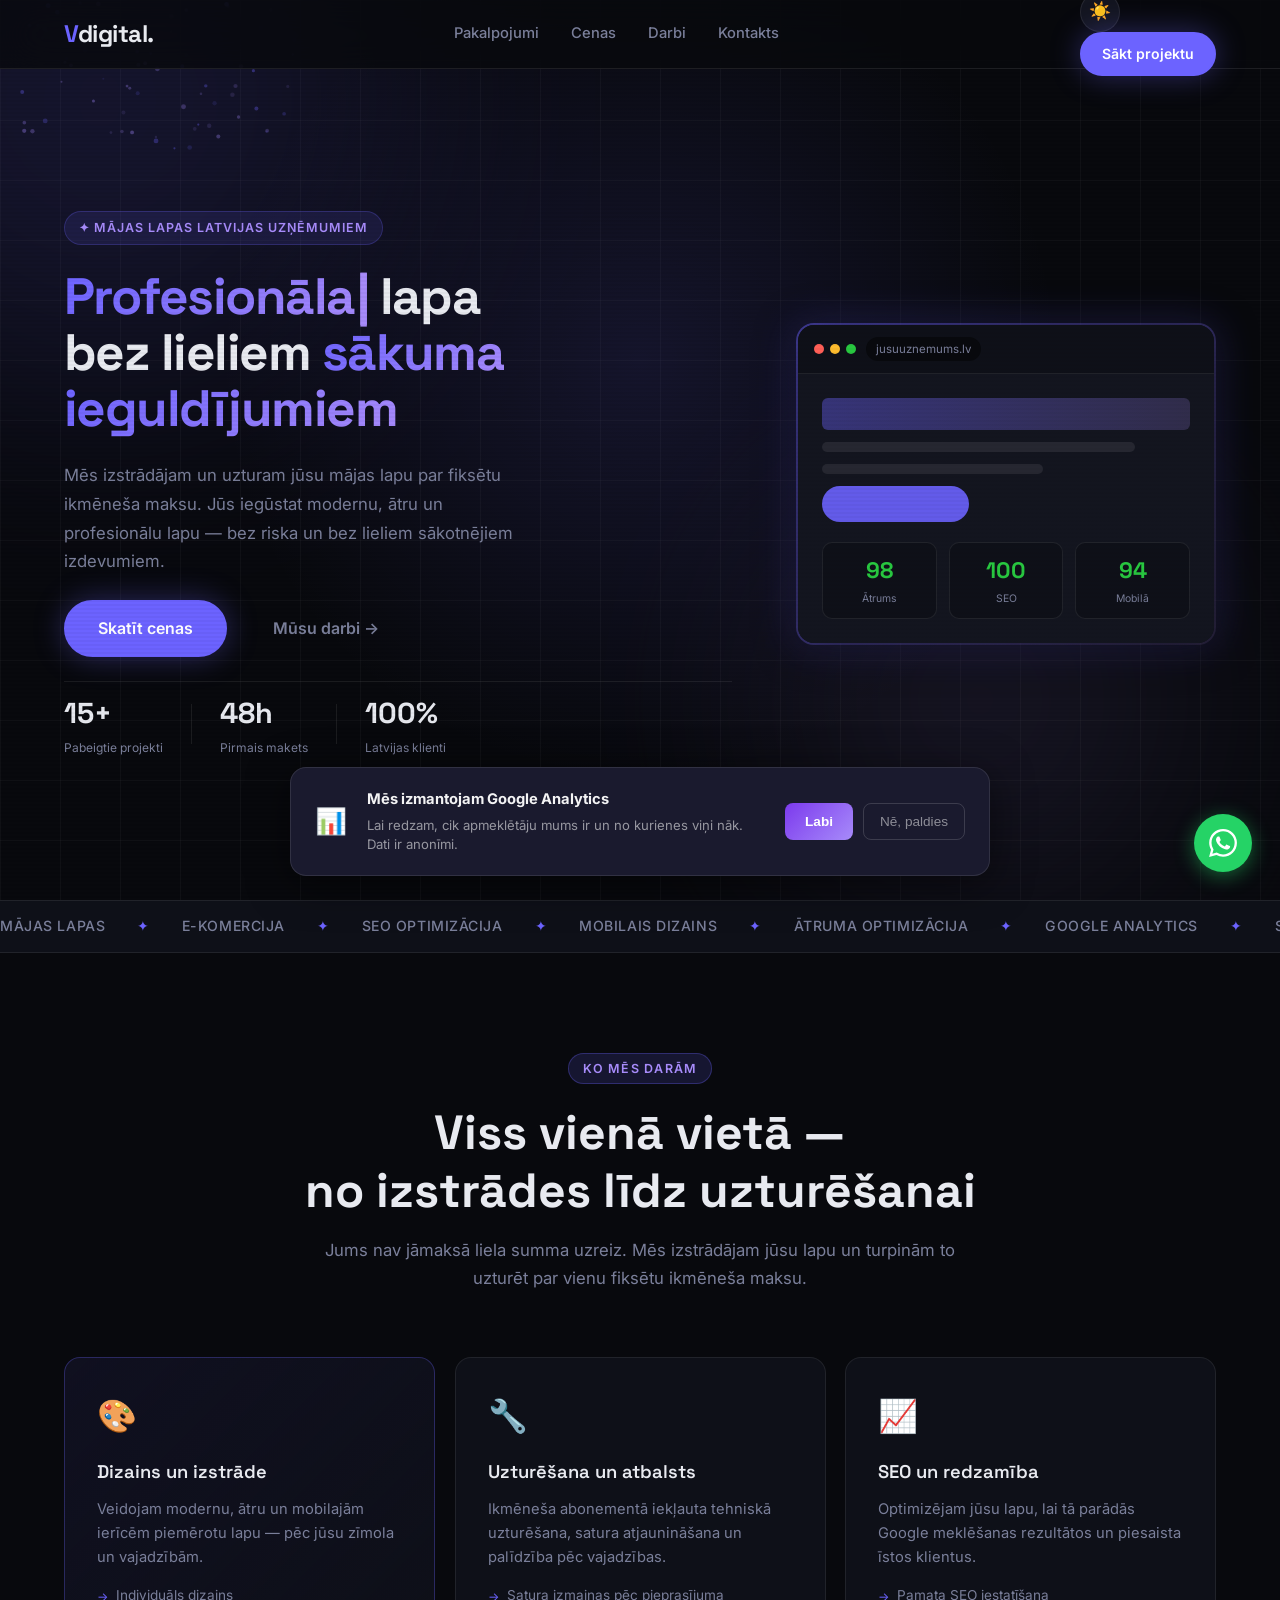
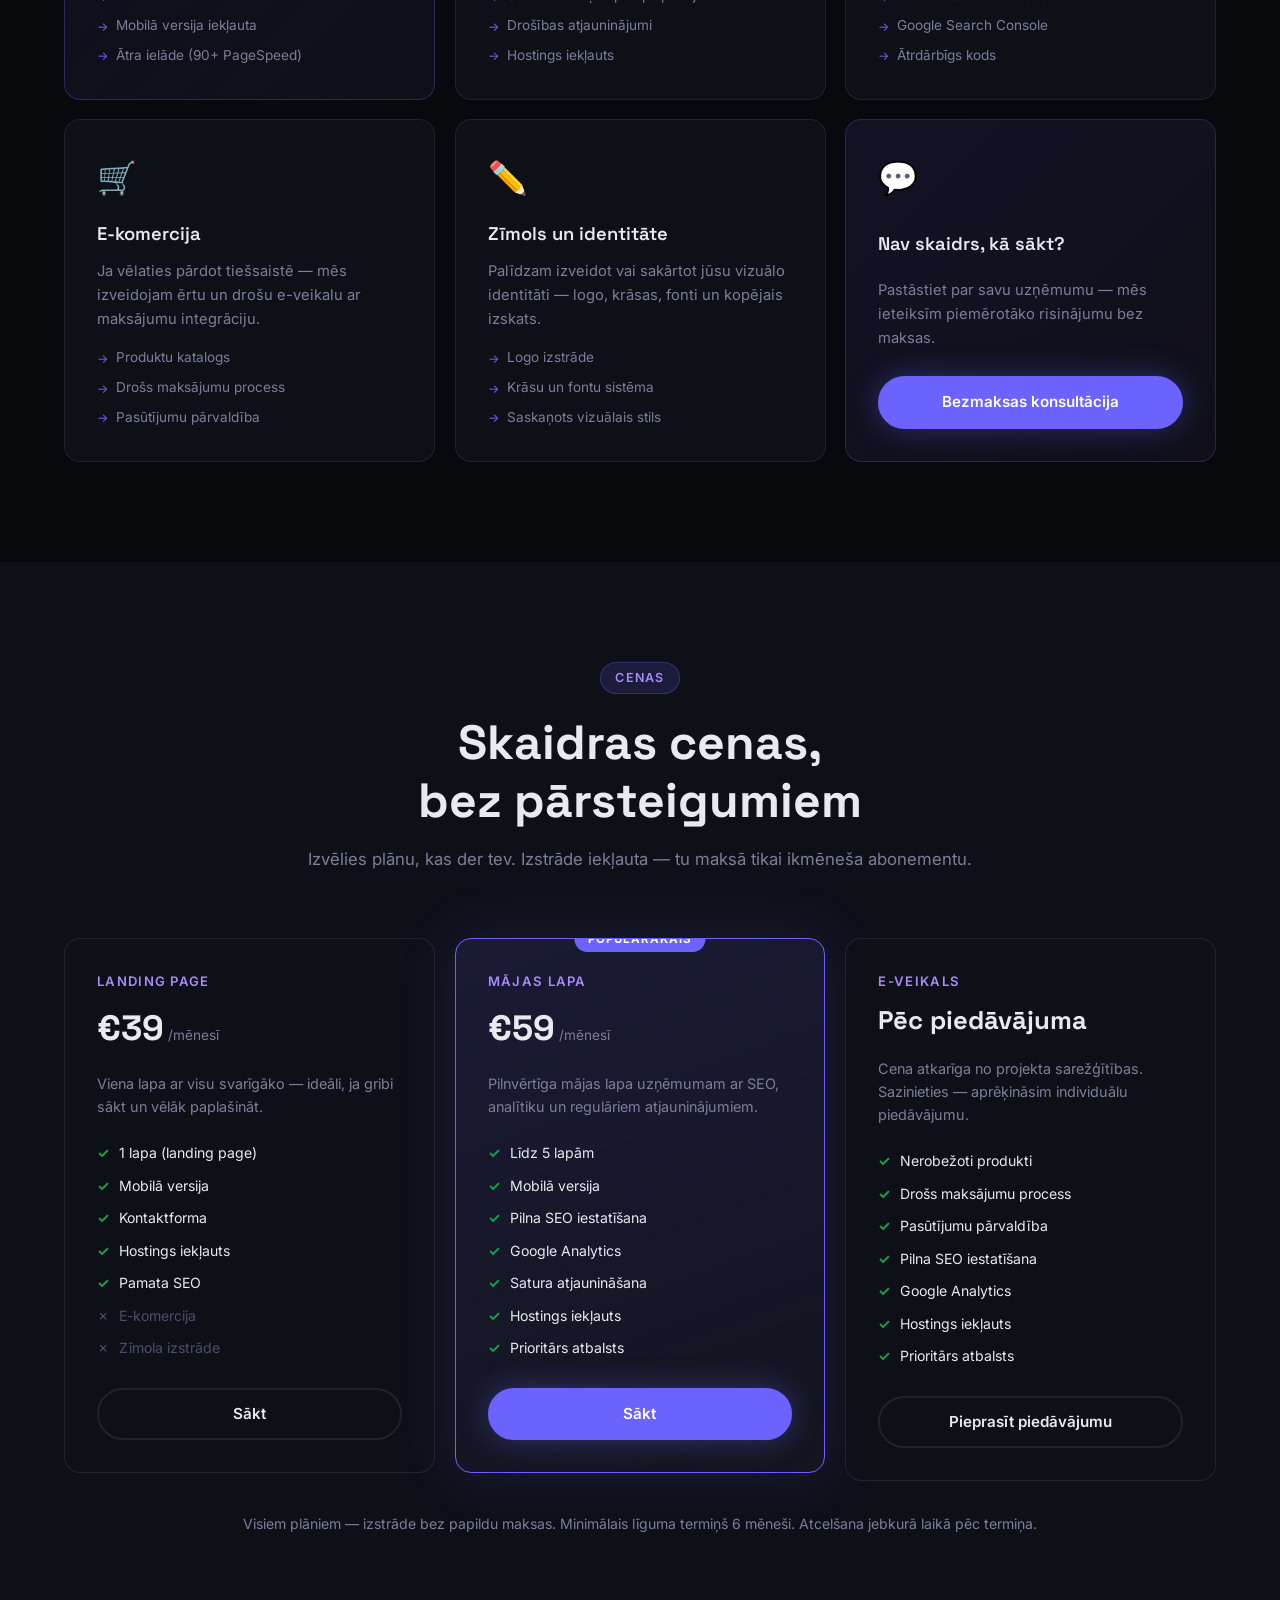
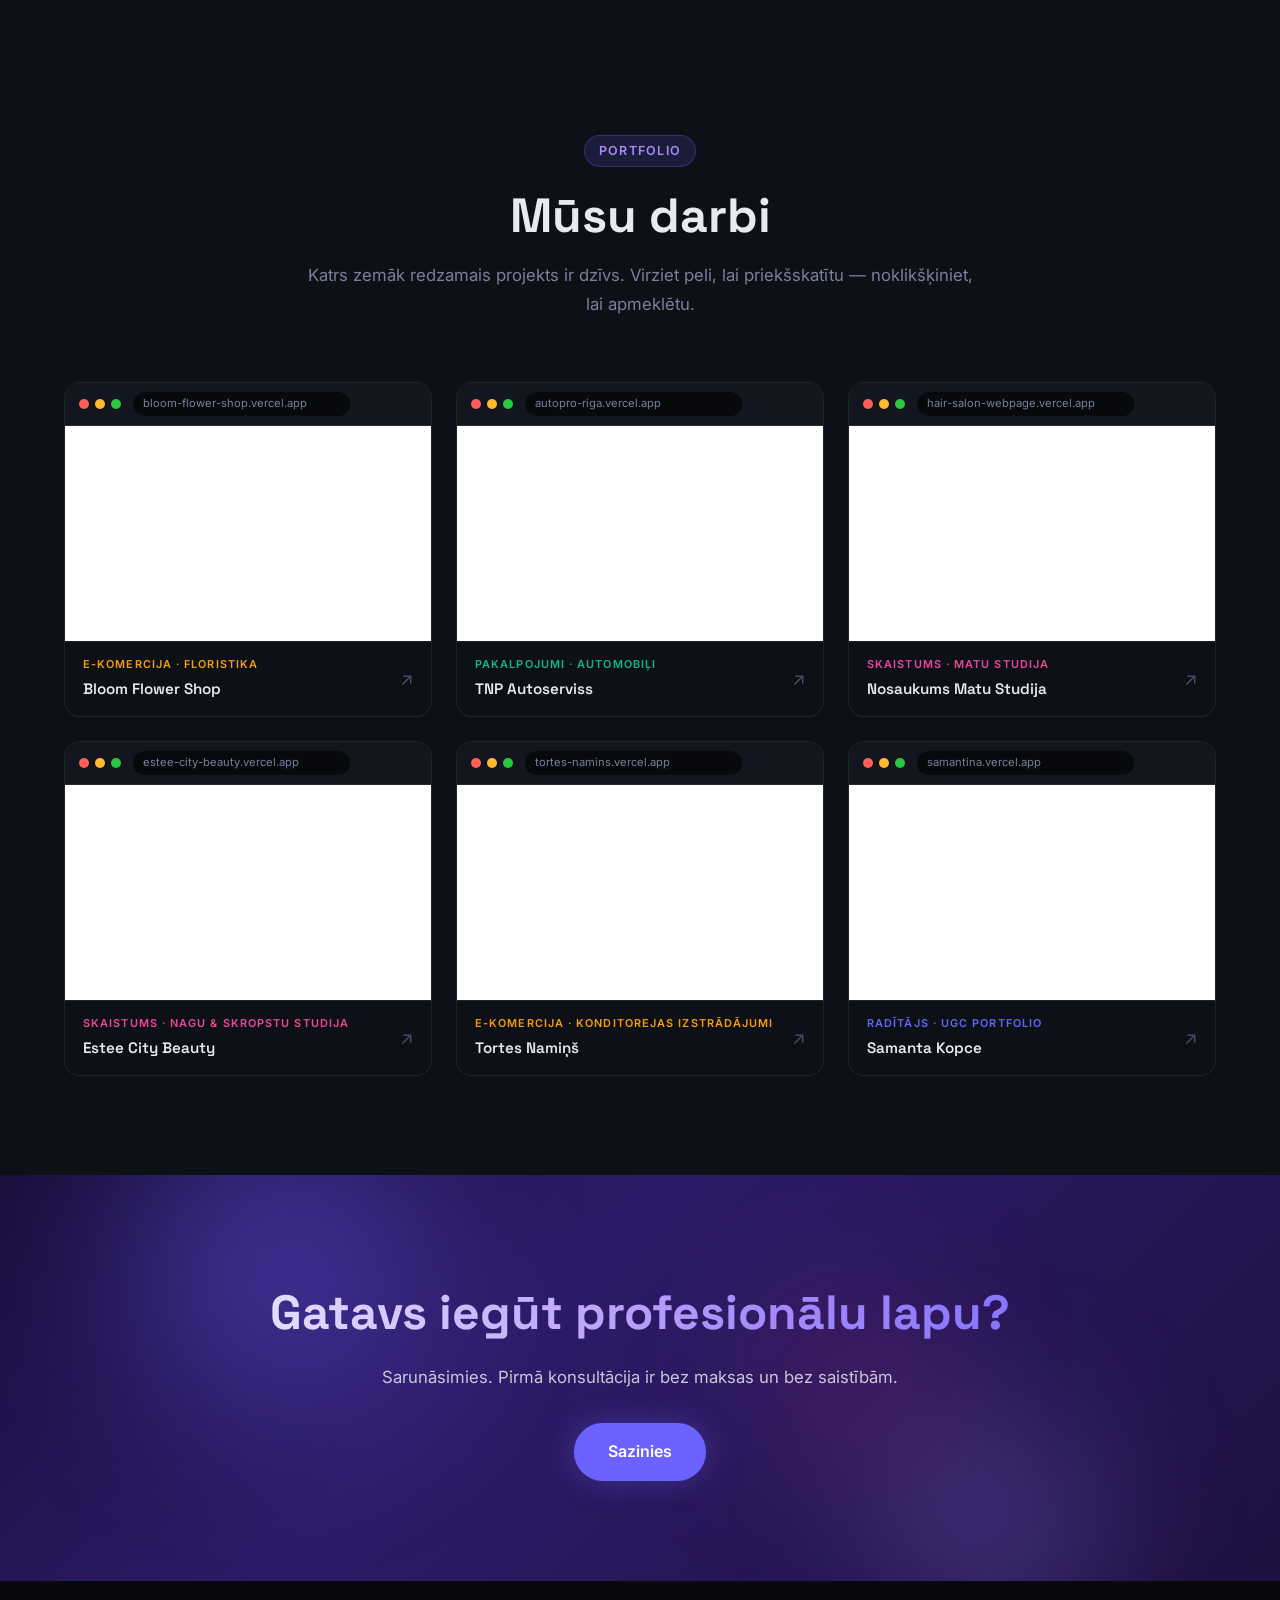
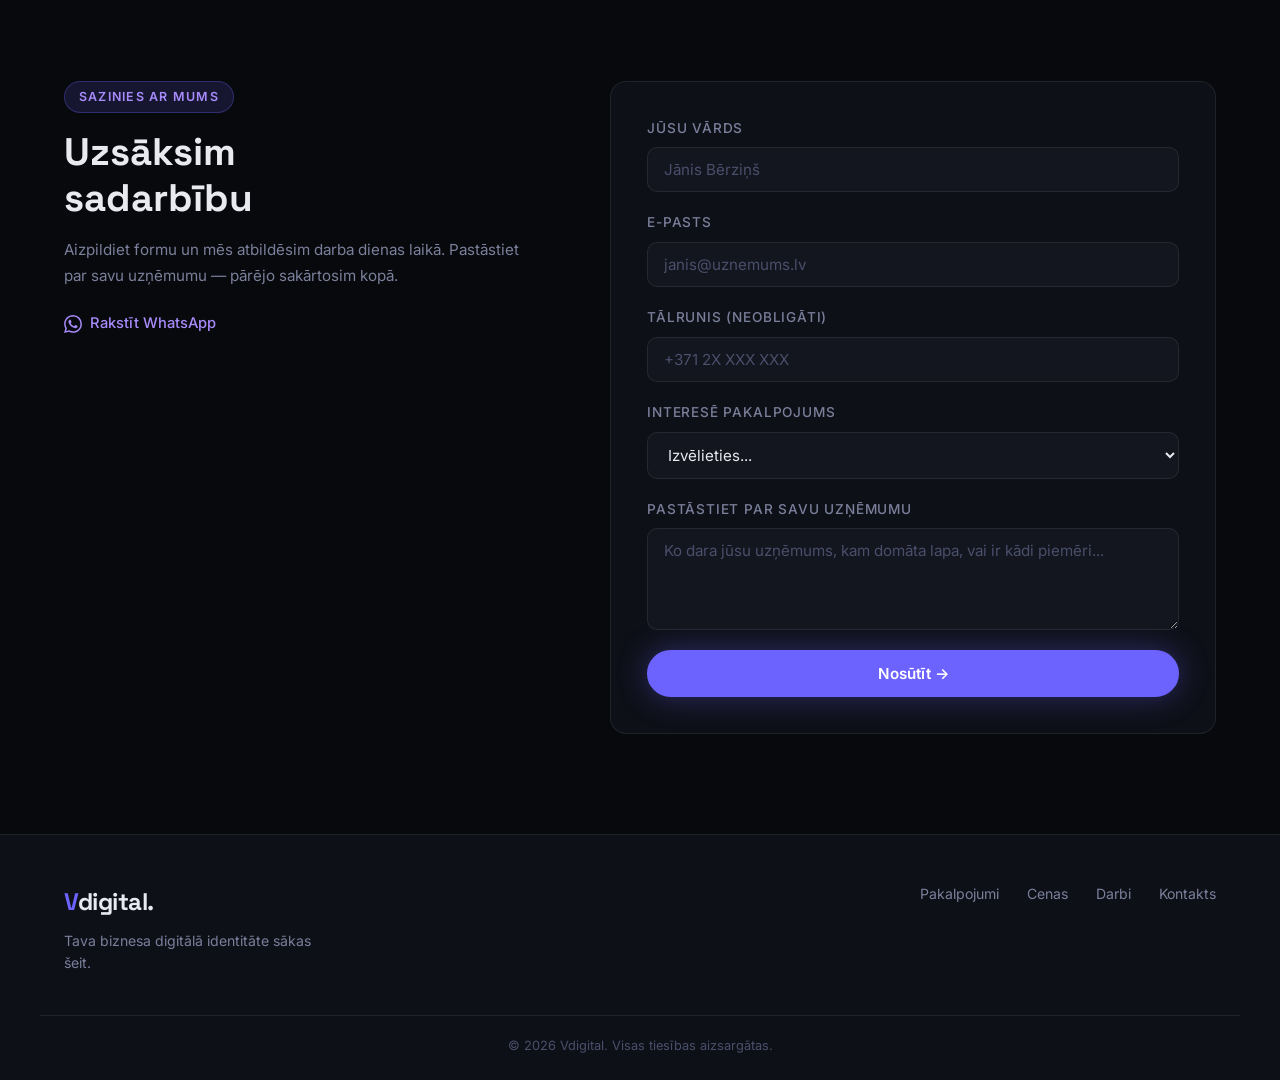
==== index.html @ 7da87a06 "Update pricing: landing page starter, rename to Mājas lapa, e-veikals pēc piedāvājuma" ====
<!DOCTYPE html>
<html lang="lv">
<head>
  <meta charset="UTF-8" />
  <meta name="viewport" content="width=device-width, initial-scale=1.0" />

  <!-- Primary meta -->
  <title>Vdigital — Mājas lapas Latvijas uzņēmumiem</title>
  <meta name="description" content="Vdigital izstrādā profesionālas mājas lapas Latvijas uzņēmumiem par €39/mēn. Mobilais dizains, SEO optimizācija un hostings iekļauts. Sāciet šodien!" />
  <meta name="keywords" content="mājas lapas izstrāde, web dizains Latvija, mājas lapa uzņēmumam, SEO Latvija, web aģentūra Rīga, interneta vietnes izstrāde, e-komercija Latvija" />
  <meta name="author" content="Vdigital" />
  <meta name="robots" content="index, follow" />
  <link rel="canonical" href="https://vdigital.lv/" />

  <!-- Geo tags -->
  <meta name="geo.region" content="LV" />
  <meta name="geo.placename" content="Rīga, Latvia" />
  <meta name="geo.position" content="56.9460;24.1059" />
  <meta name="ICBM" content="56.9460, 24.1059" />

  <!-- Favicons -->
  <link rel="icon" href="/favicon.png" type="image/png" />
  <link rel="apple-touch-icon" href="/favicon.png" />

  <!-- Open Graph -->
  <meta property="og:type"        content="website" />
  <meta property="og:url"         content="https://vdigital.lv/" />
  <meta property="og:title"       content="Vdigital — Mājas lapas Latvijas uzņēmumiem" />
  <meta property="og:description" content="Vdigital izstrādā profesionālas mājas lapas Latvijas uzņēmumiem par €39/mēn. Mobilais dizains, SEO optimizācija un hostings iekļauts." />
  <meta property="og:image"       content="https://vdigital.lv/logo.png" />
  <meta property="og:image:type"  content="image/png" />
  <meta property="og:image:width"  content="1200" />
  <meta property="og:image:height" content="630" />
  <meta property="og:image:alt"   content="Vdigital — profesionālas mājas lapas Latvijā" />
  <meta property="og:locale"      content="lv_LV" />
  <meta property="og:site_name"   content="Vdigital" />

  <!-- Twitter / X Card -->
  <meta name="twitter:card"        content="summary_large_image" />
  <meta name="twitter:title"       content="Vdigital — Mājas lapas Latvijas uzņēmumiem" />
  <meta name="twitter:description" content="Vdigital izstrādā profesionālas mājas lapas Latvijas uzņēmumiem par €39/mēn. Mobilais dizains, SEO un hostings iekļauts." />
  <meta name="twitter:image"       content="https://vdigital.lv/logo.png" />

  <!-- JSON-LD Structured Data -->
  <script type="application/ld+json">
  {
    "@context": "https://schema.org",
    "@type": "ProfessionalService",
    "name": "Vdigital",
    "url": "https://vdigital.lv/",
    "logo": "https://vdigital.lv/logo.png",
    "description": "Mājas lapas Latvijas uzņēmumiem — izstrāde un uzturēšana par fiksētu ikmēneša maksu. Mobilais dizains, SEO optimizācija, hostings iekļauts.",
    "priceRange": "€€",
    "areaServed": {
      "@type": "Country",
      "name": "Latvia"
    },
    "address": {
      "@type": "PostalAddress",
      "addressCountry": "LV",
      "addressLocality": "Rīga"
    },
    "contactPoint": {
      "@type": "ContactPoint",
      "telephone": "+37125953807",
      "contactType": "customer service",
      "availableLanguage": ["Latvian", "English"]
    },
    "sameAs": [
      "https://vdigital.lv"
    ],
    "hasOfferCatalog": {
      "@type": "OfferCatalog",
      "name": "Mājas lapu izstrādes pakalpojumi",
      "itemListElement": [
        {
          "@type": "Offer",
          "name": "Landing Page plāns",
          "price": "39",
          "priceCurrency": "EUR",
          "description": "Viena lapa, mobilā versija, kontaktforma, hostings, pamata SEO."
        },
        {
          "@type": "Offer",
          "name": "Mājas lapas plāns",
          "price": "59",
          "priceCurrency": "EUR",
          "description": "Līdz 5 lapām, pilna SEO iestatīšana, Google Analytics, satura atjaunināšana."
        },
        {
          "@type": "Offer",
          "name": "E-veikala plāns",
          "description": "Nerobežoti produkti, drošs maksājumu process, pasūtījumu pārvaldība. Cena pēc projekta sarežģītības."
        }
      ]
    }
  }
  </script>

  <!-- Google Analytics 4 — loads only after cookie consent -->
  <script>
    window.dataLayer = window.dataLayer || [];
    function gtag(){dataLayer.push(arguments);}
    gtag('consent', 'default', {
      analytics_storage: 'denied'
    });

    function loadGA4() {
      var s = document.createElement('script');
      s.async = true;
      s.src = 'https://www.googletagmanager.com/gtag/js?id=G-0PKWM0L1X3';
      document.head.appendChild(s);
      gtag('js', new Date());
      gtag('config', 'G-0PKWM0L1X3');
    }

    function initAnalytics() {
      if (localStorage.getItem('vd-cookie-consent') === 'accepted') {
        gtag('consent', 'update', { analytics_storage: 'granted' });
        loadGA4();
      }
    }

    initAnalytics();
  </script>

  <link rel="preconnect" href="https://fonts.googleapis.com" />
  <link rel="preconnect" href="https://fonts.gstatic.com" crossorigin />
  <link href="https://fonts.googleapis.com/css2?family=Inter:wght@300;400;500;600;700;800;900&family=Space+Grotesk:wght@400;500;600;700&display=swap" rel="stylesheet" />
  <link rel="stylesheet" href="styles.css" />
  <script>document.documentElement.setAttribute('data-theme', localStorage.getItem('vd-theme') || 'dark');</script>

  <style>
    /* Cookie Consent Banner */
    #cookie-banner {
      position: fixed;
      bottom: 24px;
      left: 50%;
      transform: translateX(-50%);
      width: calc(100% - 48px);
      max-width: 700px;
      background: #1a1a2e;
      border: 1px solid rgba(255,255,255,0.1);
      border-radius: 16px;
      padding: 20px 24px;
      display: flex;
      align-items: center;
      gap: 20px;
      z-index: 99999;
      box-shadow: 0 8px 40px rgba(0,0,0,0.5);
      backdrop-filter: blur(12px);
      animation: slideUp 0.4s ease;
    }
    @keyframes slideUp {
      from { opacity: 0; transform: translateX(-50%) translateY(20px); }
      to   { opacity: 1; transform: translateX(-50%) translateY(0); }
    }
    #cookie-banner .cookie-banner__icon {
      font-size: 1.6rem;
      flex-shrink: 0;
    }
    #cookie-banner .cookie-banner__text {
      flex: 1;
    }
    #cookie-banner .cookie-banner__text strong {
      display: block;
      font-size: 0.92rem;
      color: rgba(255,255,255,0.95);
      margin-bottom: 4px;
    }
    #cookie-banner .cookie-banner__text p {
      margin: 0;
      font-size: 0.82rem;
      color: rgba(255,255,255,0.55);
      line-height: 1.5;
    }
    .cookie-banner__actions {
      display: flex;
      gap: 10px;
      flex-shrink: 0;
    }
    #cookie-accept {
      background: linear-gradient(135deg, #7c3aed, #a78bfa);
      color: #fff;
      border: none;
      padding: 10px 20px;
      border-radius: 8px;
      font-size: 0.85rem;
      font-weight: 600;
      cursor: pointer;
      white-space: nowrap;
    }
    #cookie-decline {
      background: transparent;
      color: rgba(255,255,255,0.5);
      border: 1px solid rgba(255,255,255,0.15);
      padding: 10px 16px;
      border-radius: 8px;
      font-size: 0.85rem;
      cursor: pointer;
      white-space: nowrap;
    }
    #cookie-decline:hover { color: rgba(255,255,255,0.8); }
    @media (max-width: 560px) {
      #cookie-banner { flex-direction: column; align-items: flex-start; bottom: 16px; }
      .cookie-banner__actions { width: 100%; }
      #cookie-accept, #cookie-decline { flex: 1; text-align: center; }
    }
  </style>
</head>
<body>

  <!-- NAV -->
  <header class="nav" id="nav">
    <div class="container nav__inner">
      <a href="#" class="nav__logo"><span>V</span>digital.</a>
      <nav class="nav__links">
        <a href="#services">Pakalpojumi</a>
        <a href="#packages">Cenas</a>
        <a href="#work">Darbi</a>
        <a href="#contact">Kontakts</a>
      </nav>
      <div class="nav__actions">
        <button class="theme-toggle" id="themeToggle" aria-label="Mainīt tēmu">☀️</button>
        <a href="#contact" class="btn btn--primary nav__cta">Sākt projektu</a>
        <button class="nav__burger" id="burger" aria-label="Atvērt izvēlni" aria-expanded="false">
          <span></span><span></span><span></span>
        </button>
      </div>
    </div>
  </header>

  <div class="mobile-menu" id="mobileMenu">
    <a href="#services" class="mobile-menu__link">Pakalpojumi</a>
    <a href="#packages" class="mobile-menu__link">Cenas</a>
    <a href="#work" class="mobile-menu__link">Darbi</a>
    <a href="#contact" class="mobile-menu__link">Kontakts</a>
    <a href="#contact" class="btn btn--primary">Sākt projektu</a>
  </div>

  <!-- HERO -->
  <section class="hero" id="hero">
    <div class="hero__bg-grid"></div>
    <canvas id="hero-particles"></canvas>
    <div class="hero__spotlight"></div>
    <div class="hero__glow hero__glow--1"></div>
    <div class="hero__glow hero__glow--2"></div>

    <div class="container">
      <div class="hero__inner">

        <div class="hero__left">
          <div class="hero__badge">✦ Mājas lapas Latvijas uzņēmumiem</div>
          <h1 class="hero__headline">
            <span class="hero__typewriter">Profesionāla</span> lapa<br/>
            bez lieliem <span class="hero__highlight">sākuma</span><br/>
            <span class="hero__highlight">ieguldījumiem</span>
          </h1>
          <p class="hero__sub">
            Mēs izstrādājam un uzturam jūsu mājas lapu par fiksētu ikmēneša maksu.
            Jūs iegūstat modernu, ātru un profesionālu lapu — bez riska un bez lieliem sākotnējiem izdevumiem.
          </p>
          <div class="hero__actions">
            <a href="#packages" class="btn btn--primary btn--lg">Skatīt cenas</a>
            <a href="#work" class="btn btn--ghost btn--lg">Mūsu darbi →</a>
          </div>
          <div class="hero__stats">
            <div class="stat"><span class="stat__num">15+</span><span class="stat__label">Pabeigtie projekti</span></div>
            <div class="stat__divider"></div>
            <div class="stat"><span class="stat__num">48h</span><span class="stat__label">Pirmais makets</span></div>
            <div class="stat__divider"></div>
            <div class="stat"><span class="stat__num">100%</span><span class="stat__label">Latvijas klienti</span></div>
          </div>
        </div>

        <div class="hero__right">
          <div class="preview-card-wrap">
            <div class="preview-card">
              <div class="preview-card__bar">
                <span class="dot dot--red"></span><span class="dot dot--yellow"></span><span class="dot dot--green"></span>
                <span class="preview-card__url">jusuuznemums.lv</span>
              </div>
              <div class="preview-card__body">
                <div class="preview-line preview-line--hero"></div>
                <div class="preview-line preview-line--sub"></div>
                <div class="preview-line preview-line--sub preview-line--short"></div>
                <div class="preview-line preview-line--btn"></div>
                <div class="preview-metrics">
                  <div class="preview-metric"><div class="preview-metric__val">98</div><div class="preview-metric__label">Ātrums</div></div>
                  <div class="preview-metric"><div class="preview-metric__val">100</div><div class="preview-metric__label">SEO</div></div>
                  <div class="preview-metric"><div class="preview-metric__val">94</div><div class="preview-metric__label">Mobilā</div></div>
                </div>
              </div>
            </div>
          </div>
        </div>

      </div>
    </div>
  </section>

  <!-- MARQUEE -->
  <div class="marquee-wrap">
    <div class="marquee">
      <span>Mājas lapas</span><span class="sep">✦</span>
      <span>E-komercija</span><span class="sep">✦</span>
      <span>SEO optimizācija</span><span class="sep">✦</span>
      <span>Mobilais dizains</span><span class="sep">✦</span>
      <span>Ātruma optimizācija</span><span class="sep">✦</span>
      <span>Google Analytics</span><span class="sep">✦</span>
      <span>Satura atjaunināšana</span><span class="sep">✦</span>
      <span>Tehniskais atbalsts</span><span class="sep">✦</span>
      <span>Mājas lapas</span><span class="sep">✦</span>
      <span>E-komercija</span><span class="sep">✦</span>
      <span>SEO optimizācija</span><span class="sep">✦</span>
      <span>Mobilais dizains</span><span class="sep">✦</span>
      <span>Ātruma optimizācija</span><span class="sep">✦</span>
      <span>Google Analytics</span><span class="sep">✦</span>
      <span>Satura atjaunināšana</span><span class="sep">✦</span>
      <span>Tehniskais atbalsts</span><span class="sep">✦</span>
    </div>
  </div>

  <!-- SERVICES -->
  <section class="section services" id="services">
    <div class="container">
      <div class="section-header">
        <div class="section-badge">Ko mēs darām</div>
        <h2 class="section-title">Viss vienā vietā —<br/>no izstrādes līdz uzturēšanai</h2>
        <p class="section-sub">Jums nav jāmaksā liela summa uzreiz. Mēs izstrādājam jūsu lapu un turpinām to uzturēt par vienu fiksētu ikmēneša maksu.</p>
      </div>
      <div class="services__grid">
        <div class="service-card service-card--featured">
          <div class="service-card__icon">🎨</div>
          <h3>Dizains un izstrāde</h3>
          <p>Veidojam modernu, ātru un mobilajām ierīcēm piemērotu lapu — pēc jūsu zīmola un vajadzībām.</p>
          <ul class="service-card__list">
            <li>Individuāls dizains</li>
            <li>Mobilā versija iekļauta</li>
            <li>Ātra ielāde (90+ PageSpeed)</li>
          </ul>
        </div>
        <div class="service-card">
          <div class="service-card__icon">🔧</div>
          <h3>Uzturēšana un atbalsts</h3>
          <p>Ikmēneša abonementā iekļauta tehniskā uzturēšana, satura atjaunināšana un palīdzība pēc vajadzības.</p>
          <ul class="service-card__list">
            <li>Satura izmaiņas pēc pieprasījuma</li>
            <li>Drošības atjauninājumi</li>
            <li>Hostings iekļauts</li>
          </ul>
        </div>
        <div class="service-card">
          <div class="service-card__icon">📈</div>
          <h3>SEO un redzamība</h3>
          <p>Optimizējam jūsu lapu, lai tā parādās Google meklēšanas rezultātos un piesaista īstos klientus.</p>
          <ul class="service-card__list">
            <li>Pamata SEO iestatīšana</li>
            <li>Google Search Console</li>
            <li>Ātrdārbīgs kods</li>
          </ul>
        </div>
        <div class="service-card">
          <div class="service-card__icon">🛒</div>
          <h3>E-komercija</h3>
          <p>Ja vēlaties pārdot tiešsaistē — mēs izveidojam ērtu un drošu e-veikalu ar maksājumu integrāciju.</p>
          <ul class="service-card__list">
            <li>Produktu katalogs</li>
            <li>Drošs maksājumu process</li>
            <li>Pasūtījumu pārvaldība</li>
          </ul>
        </div>
        <div class="service-card">
          <div class="service-card__icon">✏️</div>
          <h3>Zīmols un identitāte</h3>
          <p>Palīdzam izveidot vai sakārtot jūsu vizuālo identitāti — logo, krāsas, fonti un kopējais izskats.</p>
          <ul class="service-card__list">
            <li>Logo izstrāde</li>
            <li>Krāsu un fontu sistēma</li>
            <li>Saskaņots vizuālais stils</li>
          </ul>
        </div>
        <div class="service-card service-card--cta">
          <div class="service-card__icon">💬</div>
          <h3>Nav skaidrs, kā sākt?</h3>
          <p>Pastāstiet par savu uzņēmumu — mēs ieteiksīm piemērotāko risinājumu bez maksas.</p>
          <a href="#contact" class="btn btn--primary">Bezmaksas konsultācija</a>
        </div>
      </div>
    </div>
  </section>

  <!-- PACKAGES -->
  <section class="section packages" id="packages">
    <div class="container">
      <div class="section-header">
        <div class="section-badge">Cenas</div>
        <h2 class="section-title">Skaidras cenas,<br/>bez pārsteigumiem</h2>
        <p class="section-sub">Izvēlies plānu, kas der tev. Izstrāde iekļauta — tu maksā tikai ikmēneša abonementu.</p>
      </div>
      <div class="packages__grid">
        <div class="package-card">
          <div class="package-card__header">
            <span class="package-card__tier">Landing Page</span>
            <div class="package-card__price"><span class="price-num">€39</span><span class="price-period">/mēnesī</span></div>
          </div>
          <p class="package-card__desc">Viena lapa ar visu svarīgāko — ideāli, ja gribi sākt un vēlāk paplašināt.</p>
          <ul class="package-card__features">
            <li><span class="check">✓</span> 1 lapa (landing page)</li>
            <li><span class="check">✓</span> Mobilā versija</li>
            <li><span class="check">✓</span> Kontaktforma</li>
            <li><span class="check">✓</span> Hostings iekļauts</li>
            <li><span class="check">✓</span> Pamata SEO</li>
            <li class="faded"><span>✗</span> E-komercija</li>
            <li class="faded"><span>✗</span> Zīmola izstrāde</li>
          </ul>
          <a href="#contact" class="btn btn--outline btn--full">Sākt</a>
        </div>
        <div class="package-card package-card--featured">
          <div class="package-card__badge">Populārākais</div>
          <div class="package-card__header">
            <span class="package-card__tier">Mājas lapa</span>
            <div class="package-card__price"><span class="price-num">€59</span><span class="price-period">/mēnesī</span></div>
          </div>
          <p class="package-card__desc">Pilnvērtīga mājas lapa uzņēmumam ar SEO, analītiku un regulāriem atjauninājumiem.</p>
          <ul class="package-card__features">
            <li><span class="check">✓</span> Līdz 5 lapām</li>
            <li><span class="check">✓</span> Mobilā versija</li>
            <li><span class="check">✓</span> Pilna SEO iestatīšana</li>
            <li><span class="check">✓</span> Google Analytics</li>
            <li><span class="check">✓</span> Satura atjaunināšana</li>
            <li><span class="check">✓</span> Hostings iekļauts</li>
            <li><span class="check">✓</span> Prioritārs atbalsts</li>
          </ul>
          <a href="#contact" class="btn btn--primary btn--full">Sākt</a>
        </div>
        <div class="package-card">
          <div class="package-card__header">
            <span class="package-card__tier">E-veikals</span>
            <div class="package-card__price"><span class="price-num" style="font-size:1.6rem;">Pēc piedāvājuma</span></div>
          </div>
          <p class="package-card__desc">Cena atkarīga no projekta sarežģītības. Sazinieties — aprēķināsim individuālu piedāvājumu.</p>
          <ul class="package-card__features">
            <li><span class="check">✓</span> Nerobežoti produkti</li>
            <li><span class="check">✓</span> Drošs maksājumu process</li>
            <li><span class="check">✓</span> Pasūtījumu pārvaldība</li>
            <li><span class="check">✓</span> Pilna SEO iestatīšana</li>
            <li><span class="check">✓</span> Google Analytics</li>
            <li><span class="check">✓</span> Hostings iekļauts</li>
            <li><span class="check">✓</span> Prioritārs atbalsts</li>
          </ul>
          <a href="#contact" class="btn btn--outline btn--full">Pieprasīt piedāvājumu</a>
        </div>
      </div>
      <p style="text-align:center; color: var(--text-muted); font-size: 0.88rem; margin-top: 32px;">Visiem plāniem — izstrāde bez papildu maksas. Minimālais līguma termiņš 6 mēneši. Atcelšana jebkurā laikā pēc termiņa.</p>
    </div>
  </section>

  <!-- PORTFOLIO -->
  <section class="section work" id="work">
    <div class="container">
      <div class="section-header">
        <div class="section-badge">Portfolio</div>
        <h2 class="section-title">Mūsu darbi</h2>
        <p class="section-sub">Katrs zemāk redzamais projekts ir dzīvs. Virziet peli, lai priekšskatītu — noklikšķiniet, lai apmeklētu.</p>
      </div>
      <div class="work__grid" id="workGrid">
        <a href="https://bloom-flower-shop.vercel.app/" target="_blank" rel="noopener" class="work-card" data-category="ecommerce">
          <div class="browser-frame">
            <div class="browser-bar"><span class="dot dot--red"></span><span class="dot dot--yellow"></span><span class="dot dot--green"></span><span class="browser-url">bloom-flower-shop.vercel.app</span><span class="browser-visit">↗ Apmeklēt</span></div>
            <div class="browser-viewport"><iframe src="https://bloom-flower-shop.vercel.app/" loading="lazy" scrolling="no" tabindex="-1"></iframe></div>
          </div>
          <div class="work-card__meta"><div><span class="work-card__tag">E-komercija · Floristika</span><h4>Bloom Flower Shop</h4></div><span class="work-card__arrow">↗</span></div>
        </a>
        <a href="https://autopro-riga.vercel.app/" target="_blank" rel="noopener" class="work-card" data-category="services">
          <div class="browser-frame">
            <div class="browser-bar"><span class="dot dot--red"></span><span class="dot dot--yellow"></span><span class="dot dot--green"></span><span class="browser-url">autopro-riga.vercel.app</span><span class="browser-visit">↗ Apmeklēt</span></div>
            <div class="browser-viewport"><iframe src="https://autopro-riga.vercel.app/" loading="lazy" scrolling="no" tabindex="-1"></iframe></div>
          </div>
          <div class="work-card__meta"><div><span class="work-card__tag">Pakalpojumi · Automobiļi</span><h4>TNP Autoserviss</h4></div><span class="work-card__arrow">↗</span></div>
        </a>
        <a href="https://hair-salon-webpage.vercel.app/" target="_blank" rel="noopener" class="work-card" data-category="beauty">
          <div class="browser-frame">
            <div class="browser-bar"><span class="dot dot--red"></span><span class="dot dot--yellow"></span><span class="dot dot--green"></span><span class="browser-url">hair-salon-webpage.vercel.app</span><span class="browser-visit">↗ Apmeklēt</span></div>
            <div class="browser-viewport"><iframe src="https://hair-salon-webpage.vercel.app/" loading="lazy" scrolling="no" tabindex="-1"></iframe></div>
          </div>
          <div class="work-card__meta"><div><span class="work-card__tag">Skaistums · Matu studija</span><h4>Nosaukums Matu Studija</h4></div><span class="work-card__arrow">↗</span></div>
        </a>
        <a href="https://estee-city-beauty.vercel.app/" target="_blank" rel="noopener" class="work-card" data-category="beauty">
          <div class="browser-frame">
            <div class="browser-bar"><span class="dot dot--red"></span><span class="dot dot--yellow"></span><span class="dot dot--green"></span><span class="browser-url">estee-city-beauty.vercel.app</span><span class="browser-visit">↗ Apmeklēt</span></div>
            <div class="browser-viewport"><iframe src="https://estee-city-beauty.vercel.app/" loading="lazy" scrolling="no" tabindex="-1"></iframe></div>
          </div>
          <div class="work-card__meta"><div><span class="work-card__tag">Skaistums · Nagu &amp; Skropstu studija</span><h4>Estee City Beauty</h4></div><span class="work-card__arrow">↗</span></div>
        </a>
        <a href="https://tortes-namins.vercel.app/" target="_blank" rel="noopener" class="work-card" data-category="ecommerce">
          <div class="browser-frame">
            <div class="browser-bar"><span class="dot dot--red"></span><span class="dot dot--yellow"></span><span class="dot dot--green"></span><span class="browser-url">tortes-namins.vercel.app</span><span class="browser-visit">↗ Apmeklēt</span></div>
            <div class="browser-viewport"><iframe src="https://tortes-namins.vercel.app/" loading="lazy" scrolling="no" tabindex="-1"></iframe></div>
          </div>
          <div class="work-card__meta"><div><span class="work-card__tag">E-komercija · Konditorejas izstrādājumi</span><h4>Tortes Namiņš</h4></div><span class="work-card__arrow">↗</span></div>
        </a>
        <a href="https://samantina.vercel.app/" target="_blank" rel="noopener" class="work-card" data-category="creator">
          <div class="browser-frame">
            <div class="browser-bar"><span class="dot dot--red"></span><span class="dot dot--yellow"></span><span class="dot dot--green"></span><span class="browser-url">samantina.vercel.app</span><span class="browser-visit">↗ Apmeklēt</span></div>
            <div class="browser-viewport"><iframe src="https://samantina.vercel.app/" loading="lazy" scrolling="no" tabindex="-1"></iframe></div>
          </div>
          <div class="work-card__meta"><div><span class="work-card__tag">Radītājs · UGC Portfolio</span><h4>Samanta Kopce</h4></div><span class="work-card__arrow">↗</span></div>
        </a>
      </div>
    </div>
  </section>

  <!-- CTA BANNER -->
  <section class="cta-banner">
    <div class="cta-banner__orb cta-banner__orb--1"></div>
    <div class="cta-banner__orb cta-banner__orb--2"></div>
    <div class="cta-banner__orb cta-banner__orb--3"></div>
    <div class="container cta-banner__inner">
      <h2>Gatavs iegūt profesionālu lapu?</h2>
      <p>Sarunāsimies. Pirmā konsultācija ir bez maksas un bez saistībām.</p>
      <a href="#contact" class="btn btn--primary btn--lg">Sazinies</a>
    </div>
  </section>

  <!-- CONTACT -->
  <section class="section contact" id="contact">
    <div class="container contact__inner">
      <div class="contact__left">
        <div class="section-badge">Sazinies ar mums</div>
        <h2 class="section-title">Uzsāksim<br/>sadarbību</h2>
        <p>Aizpildiet formu un mēs atbildēsim darba dienas laikā. Pastāstiet par savu uzņēmumu — pārējo sakārtosim kopā.</p>
        <div class="contact__info">
          <a href="https://wa.me/37125953807" target="_blank" rel="noopener" class="contact__whatsapp">
            <svg xmlns="http://www.w3.org/2000/svg" viewBox="0 0 24 24" fill="currentColor" width="18" height="18"><path d="M17.472 14.382c-.297-.149-1.758-.867-2.03-.967-.273-.099-.471-.148-.67.15-.197.297-.767.966-.94 1.164-.173.199-.347.223-.644.075-.297-.15-1.255-.463-2.39-1.475-.883-.788-1.48-1.761-1.653-2.059-.173-.297-.018-.458.13-.606.134-.133.298-.347.446-.52.149-.174.198-.298.298-.497.099-.198.05-.371-.025-.52-.075-.149-.669-1.612-.916-2.207-.242-.579-.487-.5-.669-.51-.173-.008-.371-.01-.57-.01-.198 0-.52.074-.792.372-.272.297-1.04 1.016-1.04 2.479 0 1.462 1.065 2.875 1.213 3.074.149.198 2.096 3.2 5.077 4.487.709.306 1.262.489 1.694.625.712.227 1.36.195 1.871.118.571-.085 1.758-.719 2.006-1.413.248-.694.248-1.289.173-1.413-.074-.124-.272-.198-.57-.347m-5.421 7.403h-.004a9.87 9.87 0 01-5.031-1.378l-.361-.214-3.741.982.998-3.648-.235-.374a9.86 9.86 0 01-1.51-5.26c.001-5.45 4.436-9.884 9.888-9.884 2.64 0 5.122 1.03 6.988 2.898a9.825 9.825 0 012.893 6.994c-.003 5.45-4.437 9.884-9.885 9.884m8.413-18.297A11.815 11.815 0 0012.05 0C5.495 0 .16 5.335.157 11.892c0 2.096.547 4.142 1.588 5.945L.057 24l6.305-1.654a11.882 11.882 0 005.683 1.448h.005c6.554 0 11.89-5.335 11.893-11.893a11.821 11.821 0 00-3.48-8.413z"/></svg>
            Rakstīt WhatsApp
          </a>
        </div>
      </div>
      <form class="contact__form" id="contactForm" action="https://formspree.io/f/maqpoqdk" method="POST">
        <div class="form-group"><label for="name">Jūsu vārds</label><input type="text" id="name" name="name" placeholder="Jānis Bērziņš" required /></div>
        <div class="form-group"><label for="email">E-pasts</label><input type="email" id="email" name="email" placeholder="janis@uznemums.lv" required /></div>
        <div class="form-group"><label for="phone">Tālrunis (neobligāti)</label><input type="tel" id="phone" name="phone" placeholder="+371 2X XXX XXX" /></div>
        <div class="form-group">
          <label for="service">Interesē pakalpojums</label>
          <select id="service" name="service">
            <option value="">Izvēlieties...</option>
            <option>Landing Page (€39/mēn)</option>
            <option>Mājas lapa (€59/mēn)</option>
            <option>E-veikals (pēc piedāvājuma)</option>
            <option>Vēl neesmu izlēmis</option>
          </select>
        </div>
        <div class="form-group"><label for="message">Pastāstiet par savu uzņēmumu</label><textarea id="message" name="message" rows="4" placeholder="Ko dara jūsu uzņēmums, kam domāta lapa, vai ir kādi piemēri..."></textarea></div>
        <input type="hidden" name="_replyto" value="vitolsoskars@gmail.com" />
        <button type="submit" class="btn btn--primary btn--full">Nosūtīt →</button>
      </form>
    </div>
  </section>

  <!-- FOOTER -->
  <footer class="footer">
    <div class="container footer__inner">
      <div class="footer__left">
        <a href="#" class="nav__logo"><span>V</span>digital.</a>
        <p>Tava biznesa digitālā identitāte sākas šeit.</p>
      </div>
      <div class="footer__links">
        <a href="#services">Pakalpojumi</a>
        <a href="#packages">Cenas</a>
        <a href="#work">Darbi</a>
        <a href="#contact">Kontakts</a>
      </div>
    </div>
    <div class="container footer__bottom">
      <span>© 2026 Vdigital. Visas tiesības aizsargātas.</span>
    </div>
  </footer>

  <!-- FLOATING WHATSAPP BUTTON -->
  <a href="https://wa.me/37125953807" class="whatsapp-float" target="_blank" rel="noopener" aria-label="Sazināties WhatsApp">
    <svg xmlns="http://www.w3.org/2000/svg" viewBox="0 0 24 24" fill="currentColor" width="28" height="28">
      <path d="M17.472 14.382c-.297-.149-1.758-.867-2.03-.967-.273-.099-.471-.148-.67.15-.197.297-.767.966-.94 1.164-.173.199-.347.223-.644.075-.297-.15-1.255-.463-2.39-1.475-.883-.788-1.48-1.761-1.653-2.059-.173-.297-.018-.458.13-.606.134-.133.298-.347.446-.52.149-.174.198-.298.298-.497.099-.198.05-.371-.025-.52-.075-.149-.669-1.612-.916-2.207-.242-.579-.487-.5-.669-.51-.173-.008-.371-.01-.57-.01-.198 0-.52.074-.792.372-.272.297-1.04 1.016-1.04 2.479 0 1.462 1.065 2.875 1.213 3.074.149.198 2.096 3.2 5.077 4.487.709.306 1.262.489 1.694.625.712.227 1.36.195 1.871.118.571-.085 1.758-.719 2.006-1.413.248-.694.248-1.289.173-1.413-.074-.124-.272-.198-.57-.347m-5.421 7.403h-.004a9.87 9.87 0 01-5.031-1.378l-.361-.214-3.741.982.998-3.648-.235-.374a9.86 9.86 0 01-1.51-5.26c.001-5.45 4.436-9.884 9.888-9.884 2.64 0 5.122 1.03 6.988 2.898a9.825 9.825 0 012.893 6.994c-.003 5.45-4.437 9.884-9.885 9.884m8.413-18.297A11.815 11.815 0 0012.05 0C5.495 0 .16 5.335.157 11.892c0 2.096.547 4.142 1.588 5.945L.057 24l6.305-1.654a11.882 11.882 0 005.683 1.448h.005c6.554 0 11.89-5.335 11.893-11.893a11.821 11.821 0 00-3.48-8.413z"/>
    </svg>
    <span class="whatsapp-float__tooltip">Rakstīt WhatsApp</span>
  </a>

  <!-- COOKIE CONSENT BANNER -->
  <div id="cookie-banner" role="dialog" aria-label="Sīkdatņu piekrišana" style="display:none;">
    <div class="cookie-banner__icon">📊</div>
    <div class="cookie-banner__text">
      <strong>Mēs izmantojam Google Analytics</strong>
      <p>Lai redzam, cik apmeklētāju mums ir un no kurienes viņi nāk. Dati ir anonīmi.</p>
    </div>
    <div class="cookie-banner__actions">
      <button id="cookie-accept">Labi</button>
      <button id="cookie-decline">Nē, paldies</button>
    </div>
  </div>

  <script src="main.js"></script>

  <script>
    // Cookie consent logic
    (function() {
      var banner = document.getElementById('cookie-banner');
      var consent = localStorage.getItem('vd-cookie-consent');

      if (!consent) {
        banner.style.display = 'flex';
      }

      document.getElementById('cookie-accept').addEventListener('click', function() {
        localStorage.setItem('vd-cookie-consent', 'accepted');
        banner.style.display = 'none';
        gtag('consent', 'update', { analytics_storage: 'granted' });
        loadGA4();
      });

      document.getElementById('cookie-decline').addEventListener('click', function() {
        localStorage.setItem('vd-cookie-consent', 'declined');
        banner.style.display = 'none';
      });
    })();
  </script>

</body>
</html>
---- styles.css ----
/* =============================================
   WEB STUDIJA — STYLES
   ============================================= */

*, *::before, *::after { box-sizing: border-box; margin: 0; padding: 0; }

/* ── DARK MODE (default) ── */
:root {
  --bg: #08090d;
  --bg-2: #0e1018;
  --bg-3: #13151f;
  --border: rgba(255,255,255,0.08);
  --accent: #6c63ff;
  --accent-2: #a78bfa;
  --accent-glow: rgba(108,99,255,0.35);
  --text: #e8eaf0;
  --text-muted: #7a7f9a;
  --text-dim: #4a4f6a;
  --white: #ffffff;
  --radius: 16px;
  --radius-sm: 10px;
  --radius-pill: 999px;
  --font-body: 'Inter', sans-serif;
  --font-display: 'Space Grotesk', sans-serif;
  --transition: 0.22s cubic-bezier(0.4,0,0.2,1);
  --shadow-card: 0 4px 40px rgba(0,0,0,0.5);
  --services-bg: var(--bg);
  --packages-bg: var(--bg-2);
  --work-bg: var(--bg-2);
  --contact-bg: var(--bg);
  --nav-bg-idle: rgba(8,9,13,0.8);
  --nav-bg-scroll: rgba(8,9,13,0.97);
  --hero-grid-color: rgba(255,255,255,0.03);
  --card-shadow-hover: 0 20px 60px rgba(0,0,0,0.4);
  --form-bg: var(--bg-2);
}

/* ── LIGHT MODE ── */
[data-theme="light"] {
  --bg: #f5f6fa;
  --bg-2: #ffffff;
  --bg-3: #eef0f7;
  --border: rgba(0,0,0,0.09);
  --accent: #5b52f0;
  --accent-2: #7c6ff7;
  --accent-glow: rgba(91,82,240,0.2);
  --text: #1a1b2e;
  --text-muted: #5a5f7a;
  --text-dim: #9a9fb8;
  --white: #1a1b2e;
  --shadow-card: 0 4px 32px rgba(0,0,0,0.1);
  --services-bg: #f0f1f8;
  --packages-bg: #e8eaf5;
  --work-bg: #f5f6fa;
  --contact-bg: #ffffff;
  --nav-bg-idle: rgba(255,255,255,0.85);
  --nav-bg-scroll: rgba(255,255,255,0.98);
  --hero-grid-color: rgba(0,0,0,0.04);
  --card-shadow-hover: 0 20px 60px rgba(91,82,240,0.15);
  --form-bg: #f0f1f8;
}

html { scroll-behavior: smooth; font-size: 16px; }
body {
  background: var(--bg); color: var(--text);
  font-family: var(--font-body); line-height: 1.6;
  -webkit-font-smoothing: antialiased; overflow-x: hidden;
  transition: background 0.3s ease, color 0.3s ease;
}
a { text-decoration: none; color: inherit; }
ul { list-style: none; }
img { max-width: 100%; display: block; }
.container { width: 100%; max-width: 1200px; margin: 0 auto; padding: 0 24px; }

/* ---------- BUTTONS ---------- */
.btn { display: inline-flex; align-items: center; justify-content: center; gap: 8px; padding: 12px 24px; border-radius: var(--radius-pill); font-family: var(--font-body); font-weight: 600; font-size: 0.95rem; cursor: pointer; transition: var(--transition); border: 2px solid transparent; white-space: nowrap; }
.btn--primary { background: var(--accent); color: #fff; border-color: var(--accent); box-shadow: 0 0 30px var(--accent-glow); }
.btn--primary:hover { background: var(--accent-2); border-color: var(--accent-2); transform: translateY(-1px); }
.btn--outline { background: transparent; color: var(--text); border-color: var(--border); }
.btn--outline:hover { border-color: var(--accent); color: var(--accent); transform: translateY(-1px); }
.btn--ghost { background: transparent; color: var(--text-muted); border-color: transparent; }
.btn--ghost:hover { color: var(--text); }
.btn--lg { padding: 14px 32px; font-size: 1rem; }
.btn--full { width: 100%; }

/* ---------- THEME TOGGLE ---------- */
.theme-toggle {
  background: var(--bg-3); border: 1px solid var(--border);
  border-radius: var(--radius-pill); width: 40px; height: 40px;
  display: flex; align-items: center; justify-content: center;
  cursor: pointer; font-size: 1.1rem;
  transition: background var(--transition), border-color var(--transition), transform 0.2s ease;
  flex-shrink: 0;
}
.theme-toggle:hover { border-color: var(--accent); transform: rotate(20deg) scale(1.1); }

/* ---------- SECTION BASE ---------- */
.section { padding: 100px 0; }
.section-header { text-align: center; max-width: 680px; margin: 0 auto 64px; }
.section-badge { display: inline-block; background: rgba(108,99,255,0.15); color: var(--accent-2); border: 1px solid rgba(108,99,255,0.3); border-radius: var(--radius-pill); font-size: 0.78rem; font-weight: 600; letter-spacing: 0.1em; text-transform: uppercase; padding: 5px 14px; margin-bottom: 20px; }
.section-title { font-family: var(--font-display); font-size: clamp(2rem, 4vw, 3rem); font-weight: 700; line-height: 1.2; color: var(--text); margin-bottom: 16px; }
.section-sub { color: var(--text-muted); font-size: 1.05rem; line-height: 1.7; }

/* ---------- NAV ---------- */
.nav {
  position: fixed; top: 0; left: 0; right: 0; z-index: 100;
  background: var(--nav-bg-idle); backdrop-filter: blur(20px);
  border-bottom: 1px solid var(--border);
  transition: background var(--transition), border-color var(--transition);
}
.nav__inner { display: flex; align-items: center; justify-content: space-between; height: 68px; gap: 20px; }
.nav__logo { font-family: var(--font-display); font-size: 1.5rem; font-weight: 700; color: var(--text); letter-spacing: -0.02em; }
.nav__logo span { color: var(--accent); }
.nav__links { display: flex; gap: 32px; }
.nav__links a { color: var(--text-muted); font-size: 0.92rem; font-weight: 500; transition: color var(--transition); }
.nav__links a:hover { color: var(--text); }
.nav__cta { padding: 9px 20px; font-size: 0.88rem; }
.nav__burger { display: none; flex-direction: column; gap: 5px; background: none; border: none; cursor: pointer; padding: 4px; z-index: 101; }
.nav__burger span { display: block; width: 24px; height: 2px; background: var(--text); border-radius: 2px; transition: var(--transition); }
.nav__burger.active span:nth-child(1) { transform: translateY(7px) rotate(45deg); }
.nav__burger.active span:nth-child(2) { opacity: 0; transform: scaleX(0); }
.nav__burger.active span:nth-child(3) { transform: translateY(-7px) rotate(-45deg); }
.mobile-menu {
  display: flex; flex-direction: column; gap: 0;
  position: fixed; top: 68px; left: 0; right: 0;
  background: var(--bg-2); backdrop-filter: blur(24px);
  border-bottom: 1px solid var(--border);
  padding: 0; z-index: 99; max-height: 0; overflow: hidden;
  transition: max-height 0.38s cubic-bezier(0.4,0,0.2,1), padding 0.3s ease, background 0.3s ease;
}
.mobile-menu.open { max-height: 420px; padding: 16px 24px 28px; gap: 4px; }
.mobile-menu__link { color: var(--text-muted); font-size: 1.05rem; font-weight: 500; padding: 14px 0; border-bottom: 1px solid var(--border); transition: color var(--transition); display: block; }
.mobile-menu__link:hover { color: var(--text); }
.mobile-menu .btn { margin-top: 16px; width: 100%; justify-content: center; }

/* ===========================================
   STEP 1 — HERO: Tech / Futuristic
   =========================================== */
.hero {
  position: relative; min-height: 100vh;
  display: flex; align-items: center; padding-top: 68px;
  overflow: hidden; background: var(--bg); transition: background 0.3s ease;
}
.hero__spotlight {
  position: absolute; inset: 0; pointer-events: none; z-index: 1;
  background: radial-gradient(600px circle at var(--mx,50%) var(--my,40%), rgba(108,99,255,0.13) 0%, transparent 70%);
}
[data-theme="light"] .hero__spotlight {
  background: radial-gradient(600px circle at var(--mx,50%) var(--my,40%), rgba(91,82,240,0.08) 0%, transparent 70%);
}
.hero__bg-grid {
  position: absolute; inset: 0;
  background-image: linear-gradient(var(--hero-grid-color) 1px,transparent 1px), linear-gradient(90deg,var(--hero-grid-color) 1px,transparent 1px);
  background-size: 60px 60px; pointer-events: none; z-index: 0;
}
/* Scanline overlay — very faint cyberpunk texture */
.hero::after {
  content: ''; position: absolute; inset: 0; pointer-events: none; z-index: 3;
  background: repeating-linear-gradient(0deg, transparent, transparent 2px, rgba(0,0,0,0.03) 2px, rgba(0,0,0,0.03) 4px);
  animation: scanline-drift 12s linear infinite;
}
[data-theme="light"] .hero::after { opacity: 0.4; }
@keyframes scanline-drift { from { background-position: 0 0; } to { background-position: 0 100px; } }

#hero-particles { position: absolute; inset: 0; pointer-events: none; z-index: 0; opacity: 0.55; }
[data-theme="light"] #hero-particles { opacity: 0.3; }
.hero__glow { position: absolute; border-radius: 50%; filter: blur(120px); pointer-events: none; z-index: 0; }
.hero__glow--1 { width: 600px; height: 600px; background: var(--accent); top: -200px; left: -200px; opacity: 0.13; animation: glow-pulse 6s ease-in-out infinite; }
.hero__glow--2 { width: 400px; height: 400px; background: var(--accent-2); bottom: 0; right: 100px; opacity: 0.1; animation: glow-pulse 8s ease-in-out infinite reverse; }
[data-theme="light"] .hero__glow--1 { opacity: 0.07; }
[data-theme="light"] .hero__glow--2 { opacity: 0.06; }
@keyframes glow-pulse { 0%,100% { opacity:0.1; transform:scale(1); } 50% { opacity:0.18; transform:scale(1.08); } }

.hero__inner { position: relative; z-index: 2; display: flex; align-items: center; gap: 64px; padding: 80px 0; width: 100%; }
.hero__left { flex: 1; display: flex; flex-direction: column; gap: 24px; min-width: 0; }
.hero__right { flex: 0 0 420px; display: flex; align-items: center; justify-content: center; }

.hero__badge {
  display: inline-flex; align-items: center; gap: 6px;
  background: rgba(108,99,255,0.12); border: 1px solid rgba(108,99,255,0.25);
  border-radius: var(--radius-pill); padding: 6px 14px;
  font-size: 0.78rem; font-weight: 600; color: var(--accent-2);
  letter-spacing: 0.08em; text-transform: uppercase; width: fit-content;
  animation: badge-in 0.7s cubic-bezier(0.4,0,0.2,1) both;
}
[data-theme="light"] .hero__badge { background: rgba(91,82,240,0.08); border-color: rgba(91,82,240,0.2); }
@keyframes badge-in { from { opacity:0; transform:translateY(12px); } to { opacity:1; transform:none; } }

.hero__headline {
  font-family: var(--font-display);
  font-size: clamp(2.4rem,4vw,3.8rem);
  font-weight: 800; line-height: 1.1; letter-spacing: -0.03em; color: var(--text);
  animation: hero-in 0.8s 0.1s cubic-bezier(0.4,0,0.2,1) both;
}
@keyframes hero-in { from { opacity:0; transform:translateY(20px); } to { opacity:1; transform:none; } }

.hero__highlight {
  background: linear-gradient(135deg, var(--accent), var(--accent-2));
  -webkit-background-clip: text; -webkit-text-fill-color: transparent; background-clip: text;
}

/* Typewriter */
.hero__typewriter {
  display: inline-block;
  background: linear-gradient(135deg, var(--accent), var(--accent-2));
  -webkit-background-clip: text; -webkit-text-fill-color: transparent; background-clip: text;
  position: relative;
}
.hero__typewriter::after { content: '|'; -webkit-text-fill-color: var(--accent-2); animation: blink 0.9s step-end infinite; margin-left: 2px; }
@keyframes blink { 0%,100% { opacity:1; } 50% { opacity:0; } }

/* Glitch on headline */
.hero__headline.glitch { animation: hero-in 0.8s 0.1s cubic-bezier(0.4,0,0.2,1) both, glitch-flicker 0.06s 1.2s steps(1) 5; }
@keyframes glitch-flicker {
  0%   { text-shadow: 2px 0 #ff0060, -2px 0 #00eaff; transform: translateX(0); }
  20%  { text-shadow: -2px 0 #ff0060, 2px 0 #00eaff; transform: translateX(-2px); }
  40%  { text-shadow: 2px 0 #ff0060, -2px 0 #00eaff; transform: translateX(2px); }
  60%  { text-shadow: -1px 0 #ff0060, 1px 0 #00eaff; transform: translateX(0); }
  80%  { text-shadow: 1px 0 #ff0060; transform: translateX(1px); }
  100% { text-shadow: none; transform: translateX(0); }
}

.hero__sub { color: var(--text-muted); font-size: 1.05rem; line-height: 1.7; max-width: 460px; animation: hero-in 0.8s 0.2s cubic-bezier(0.4,0,0.2,1) both; }
.hero__actions { display: flex; gap: 12px; flex-wrap: wrap; animation: hero-in 0.8s 0.3s cubic-bezier(0.4,0,0.2,1) both; }
.hero__stats { display: flex; align-items: center; gap: 28px; padding-top: 8px; border-top: 1px solid var(--border); animation: hero-in 0.8s 0.4s cubic-bezier(0.4,0,0.2,1) both; }
.stat__num { display: block; font-family: var(--font-display); font-size: 1.8rem; font-weight: 700; color: var(--text); }
.stat__label { display: block; font-size: 0.75rem; color: var(--text-muted); margin-top: 2px; }
.stat__divider { width: 1px; height: 40px; background: var(--border); flex-shrink: 0; }

/* Preview card */
.preview-card-wrap {
  position: relative; width: 100%;
  border-radius: calc(var(--radius) + 2px); padding: 2px;
  background: linear-gradient(135deg,rgba(108,99,255,0.6),rgba(167,139,250,0.2),rgba(108,99,255,0.5));
  background-size: 200% 200%;
  animation: border-spin 4s linear infinite, float 4s ease-in-out infinite;
  box-shadow: 0 0 40px rgba(108,99,255,0.25);
}
[data-theme="light"] .preview-card-wrap {
  background: linear-gradient(135deg,rgba(91,82,240,0.5),rgba(124,111,247,0.15),rgba(91,82,240,0.4));
  box-shadow: 0 8px 48px rgba(91,82,240,0.18);
}
@keyframes border-spin { 0%{background-position:0% 50%} 50%{background-position:100% 50%} 100%{background-position:0% 50%} }
.preview-card { background: var(--bg-3); border-radius: var(--radius); overflow: hidden; width: 100%; box-shadow: var(--shadow-card); animation: float 4s ease-in-out infinite; }
@keyframes float { 0%,100%{transform:translateY(0)} 50%{transform:translateY(-12px)} }
.preview-card__bar { display: flex; align-items: center; gap: 6px; padding: 12px 16px; background: var(--bg-2); border-bottom: 1px solid var(--border); }
.dot { width: 10px; height: 10px; border-radius: 50%; }
.dot--red{background:#ff5f57} .dot--yellow{background:#febc2e} .dot--green{background:#28c840}
.preview-card__url { font-size: 0.72rem; color: var(--text-muted); background: var(--bg); border-radius: var(--radius-pill); padding: 3px 10px; margin-left: 4px; }
.preview-card__body { padding: 24px; display: flex; flex-direction: column; gap: 12px; background: var(--bg-3); }
.preview-line { border-radius: 6px; height: 12px; background: var(--border); }
.preview-line--hero { height: 32px; background: linear-gradient(90deg,rgba(108,99,255,0.4),rgba(167,139,250,0.2)); }
.preview-line--sub { height: 10px; width: 85%; }
.preview-line--short { width: 60%; }
.preview-line--btn { height: 36px; width: 40%; background: var(--accent); border-radius: var(--radius-pill); opacity: 0.9; }
.preview-metrics { display: flex; gap: 12px; margin-top: 8px; }
.preview-metric { flex: 1; background: var(--bg-2); border: 1px solid var(--border); border-radius: var(--radius-sm); padding: 10px; text-align: center; }
.preview-metric__val { font-family: var(--font-display); font-size: 1.4rem; font-weight: 700; color: #28c840; }
.preview-metric__label { font-size: 0.65rem; color: var(--text-muted); margin-top: 2px; }

/* ---------- WHATSAPP FLOAT ---------- */
.whatsapp-float { position: fixed; bottom: 28px; right: 28px; z-index: 200; width: 58px; height: 58px; background: #25d366; border-radius: 50%; display: flex; align-items: center; justify-content: center; color: #fff; box-shadow: 0 4px 20px rgba(37,211,102,0.45); transition: transform 0.2s ease, box-shadow 0.2s ease; }
.whatsapp-float:hover { transform: scale(1.1); box-shadow: 0 6px 28px rgba(37,211,102,0.65); }
.whatsapp-float__tooltip { position: absolute; right: 68px; background: #1a1a1a; color: #fff; font-size: 0.8rem; font-weight: 500; white-space: nowrap; padding: 6px 12px; border-radius: 8px; opacity: 0; pointer-events: none; transition: opacity 0.2s ease; }
.whatsapp-float:hover .whatsapp-float__tooltip { opacity: 1; }
/* Step 6 — WhatsApp pulse ring */
.whatsapp-float::before {
  content: ''; position: absolute; inset: -4px; border-radius: 50%;
  border: 2px solid #25d366; opacity: 0;
  animation: wa-pulse 2.5s ease-out infinite;
}
@keyframes wa-pulse { 0%{transform:scale(1);opacity:0.7} 100%{transform:scale(1.7);opacity:0} }

/* ---------- MARQUEE ---------- */
.marquee-wrap { overflow: hidden; border-top: 1px solid var(--border); border-bottom: 1px solid var(--border); background: var(--bg-2); padding: 14px 0; transition: background 0.3s ease; }
.marquee { display: flex; gap: 32px; white-space: nowrap; animation: marquee 28s linear infinite; width: max-content; }
.marquee span { font-size: 0.88rem; font-weight: 500; color: var(--text-muted); letter-spacing: 0.04em; text-transform: uppercase; }
.marquee .sep { color: var(--accent); }
@keyframes marquee { from{transform:translateX(0)} to{transform:translateX(-50%)} }

/* ===========================================
   STEP 2 — SERVICES: Serious / Corporate
   =========================================== */
.services { background: var(--services-bg); transition: background 0.3s ease; }
.services__grid { display: grid; grid-template-columns: repeat(3,1fr); gap: 20px; }

.service-card {
  background: var(--bg-2); border: 1px solid var(--border);
  border-radius: var(--radius); padding: 32px; position: relative; overflow: hidden;
  transition: background var(--transition), transform var(--transition), box-shadow var(--transition);
  /* 3D tilt set via JS */
  transform-style: preserve-3d;
  will-change: transform;
}
/* Glowing top border sweep on hover */
.service-card::before {
  content: ''; position: absolute; top: 0; left: -100%; width: 100%; height: 2px;
  background: linear-gradient(90deg, transparent, var(--accent), var(--accent-2), transparent);
  transition: left 0.5s ease;
}
.service-card:hover::before { left: 100%; }
.service-card:hover { transform: translateY(-4px); box-shadow: var(--card-shadow-hover); }
.service-card--featured { border-color: rgba(108,99,255,0.3); background: linear-gradient(135deg,rgba(108,99,255,0.08),var(--bg-2)); }
.service-card--cta { display: flex; flex-direction: column; justify-content: space-between; background: linear-gradient(135deg,rgba(108,99,255,0.1),rgba(167,139,250,0.05)); border-color: rgba(108,99,255,0.25); }
.service-card__icon { font-size: 2rem; margin-bottom: 16px; display: block; transition: transform 0.3s ease; }
.service-card:hover .service-card__icon { transform: scale(1.15) rotate(-5deg); }
.service-card h3 { font-family: var(--font-display); font-size: 1.15rem; font-weight: 600; color: var(--text); margin-bottom: 10px; }
.service-card p { color: var(--text-muted); font-size: 0.92rem; line-height: 1.65; margin-bottom: 16px; }
.service-card__list { display: flex; flex-direction: column; gap: 8px; }
.service-card__list li { color: var(--text-muted); font-size: 0.85rem; display: flex; align-items: center; gap: 8px; }
.service-card__list li::before { content: '→'; color: var(--accent); font-size: 0.75rem; }

[data-theme="light"] .service-card { background: #fff; border-color: rgba(0,0,0,0.07); box-shadow: 0 2px 16px rgba(0,0,0,0.06); }
[data-theme="light"] .service-card:hover { box-shadow: 0 12px 40px rgba(91,82,240,0.14); border-color: rgba(91,82,240,0.3); }
[data-theme="light"] .service-card--featured { background: linear-gradient(135deg,rgba(91,82,240,0.06),#fff); border-color: rgba(91,82,240,0.2); }
[data-theme="light"] .service-card--cta { background: linear-gradient(135deg,rgba(91,82,240,0.08),rgba(124,111,247,0.04)); border-color: rgba(91,82,240,0.2); }
[data-theme="light"] .service-card__icon { filter: drop-shadow(0 2px 6px rgba(91,82,240,0.2)); }

/* ===========================================
   STEP 3 — PACKAGES: Bold & Confident
   =========================================== */
.packages { background: var(--packages-bg); transition: background 0.3s ease; }
.packages__grid { display: grid; grid-template-columns: repeat(3,1fr); gap: 20px; align-items: start; }

.package-card {
  background: var(--bg-2); border: 1px solid var(--border);
  border-radius: var(--radius); padding: 32px; position: relative; overflow: hidden;
  transition: background var(--transition), border-color var(--transition), transform var(--transition), box-shadow var(--transition);
}
/* Per-card spotlight — position set via JS */
.package-card::after {
  content: ''; position: absolute; inset: 0; border-radius: var(--radius); pointer-events: none; z-index: 0;
  background: radial-gradient(300px circle at var(--cx,50%) var(--cy,50%), rgba(108,99,255,0.07) 0%, transparent 70%);
  opacity: 0; transition: opacity 0.3s ease;
}
.package-card:hover::after { opacity: 1; }
.package-card > * { position: relative; z-index: 1; }
.package-card:hover { transform: translateY(-4px); border-color: rgba(108,99,255,0.3); }

/* Shimmer streak on featured card */
.package-card--featured {
  border-color: var(--accent);
  background: linear-gradient(160deg,rgba(108,99,255,0.12),var(--bg-3));
  box-shadow: 0 0 60px rgba(108,99,255,0.15); transform: scale(1.03);
}
.package-card--featured::before {
  content: ''; position: absolute; top: 0; left: -100%; width: 60%; height: 100%; z-index: 2;
  background: linear-gradient(105deg, transparent 40%, rgba(255,255,255,0.07) 50%, transparent 60%);
  animation: shimmer-streak 3s ease-in-out infinite;
  pointer-events: none;
}
@keyframes shimmer-streak { 0%{left:-60%} 60%,100%{left:150%} }
.package-card--featured:hover { transform: scale(1.03) translateY(-4px); }

.package-card__badge { position: absolute; top: -13px; left: 50%; transform: translateX(-50%); background: var(--accent); color: #fff; font-size: 0.72rem; font-weight: 700; letter-spacing: 0.08em; text-transform: uppercase; padding: 4px 14px; border-radius: var(--radius-pill); }
.package-card__header { margin-bottom: 16px; }
.package-card__tier { display: block; font-size: 0.82rem; font-weight: 600; color: var(--accent-2); text-transform: uppercase; letter-spacing: 0.1em; margin-bottom: 8px; }
.package-card__price { display: flex; align-items: baseline; gap: 4px; }
.price-num { font-family: var(--font-display); font-size: 2.2rem; font-weight: 700; color: var(--text); }
.price-period { font-size: 0.85rem; color: var(--text-muted); }
.package-card__desc { color: var(--text-muted); font-size: 0.9rem; line-height: 1.6; margin-bottom: 24px; }
.package-card__features { display: flex; flex-direction: column; gap: 10px; margin-bottom: 28px; }
.package-card__features li { display: flex; align-items: center; gap: 10px; font-size: 0.88rem; color: var(--text); }
.package-card__features .check { color: #16a34a; font-weight: 700; }
.package-card__features .faded { color: var(--text-dim); }

[data-theme="light"] .package-card { background: #fff; border-color: rgba(0,0,0,0.08); box-shadow: 0 2px 16px rgba(0,0,0,0.06); }
[data-theme="light"] .package-card--featured { background: linear-gradient(160deg,rgba(91,82,240,0.1),#fff); border-color: var(--accent); box-shadow: 0 8px 48px rgba(91,82,240,0.2); }
[data-theme="light"] .package-card::after { background: radial-gradient(300px circle at var(--cx,50%) var(--cy,50%), rgba(91,82,240,0.06) 0%, transparent 70%); }

/* ===========================================
   STEP 4 — PORTFOLIO: Playful & Creative
   =========================================== */
.work { background: var(--work-bg); transition: background 0.3s ease; }
.work__filters { display: flex; gap: 10px; flex-wrap: wrap; justify-content: center; margin-bottom: 48px; }
.filter-btn { background: var(--bg-2); border: 1px solid var(--border); color: var(--text-muted); border-radius: var(--radius-pill); padding: 8px 20px; font-size: 0.85rem; font-weight: 500; font-family: var(--font-body); cursor: pointer; transition: var(--transition); }
.filter-btn:hover { border-color: var(--accent); color: var(--text); }
.filter-btn--active { background: var(--accent); border-color: var(--accent); color: #fff; }
.work__grid { display: grid; grid-template-columns: repeat(3,1fr); gap: 24px; }

.work-card {
  display: block; border-radius: var(--radius); overflow: hidden;
  background: var(--bg-2); border: 1px solid var(--border);
  transition: box-shadow 0.3s ease, border-color 0.3s ease, opacity 0.3s ease;
  /* transform handled by magnetic JS */
  cursor: pointer; will-change: transform;
}
.work-card:hover { box-shadow: var(--card-shadow-hover); border-color: rgba(108,99,255,0.4); }
.work-card.hidden { opacity: 0; pointer-events: none; transform: scale(0.96) !important; }

/* Per-category tag colours */
.work-card[data-category="ecommerce"] .work-card__tag { color: #f59e0b; }
.work-card[data-category="beauty"]    .work-card__tag { color: #ec4899; }
.work-card[data-category="services"]  .work-card__tag { color: #10b981; }
.work-card[data-category="creator"]   .work-card__tag { color: #6366f1; }

[data-theme="light"] .work-card[data-category="ecommerce"] .work-card__tag { background: rgba(245,158,11,0.12); padding: 2px 8px; border-radius: var(--radius-pill); display: inline-block; }
[data-theme="light"] .work-card[data-category="beauty"]    .work-card__tag { background: rgba(236,72,153,0.1);  padding: 2px 8px; border-radius: var(--radius-pill); display: inline-block; }
[data-theme="light"] .work-card[data-category="services"]  .work-card__tag { background: rgba(16,185,129,0.1);  padding: 2px 8px; border-radius: var(--radius-pill); display: inline-block; }
[data-theme="light"] .work-card[data-category="creator"]   .work-card__tag { background: rgba(99,102,241,0.1);  padding: 2px 8px; border-radius: var(--radius-pill); display: inline-block; }

/* Light mode card hover accent per category */
[data-theme="light"] .work-card[data-category="ecommerce"]:hover { border-color: rgba(245,158,11,0.4); box-shadow: 0 16px 48px rgba(245,158,11,0.12); }
[data-theme="light"] .work-card[data-category="beauty"]:hover    { border-color: rgba(236,72,153,0.3); box-shadow: 0 16px 48px rgba(236,72,153,0.1); }
[data-theme="light"] .work-card[data-category="services"]:hover  { border-color: rgba(16,185,129,0.3); box-shadow: 0 16px 48px rgba(16,185,129,0.1); }
[data-theme="light"] .work-card[data-category="creator"]:hover   { border-color: rgba(99,102,241,0.3); box-shadow: 0 16px 48px rgba(99,102,241,0.12); }

.browser-frame { display: flex; flex-direction: column; }
.browser-bar { display: flex; align-items: center; gap: 6px; padding: 9px 14px; background: var(--bg-3); border-bottom: 1px solid var(--border); flex-shrink: 0; }
.browser-url { flex: 1; font-size: 0.7rem; color: var(--text-muted); background: var(--bg); border-radius: var(--radius-pill); padding: 3px 10px; margin-left: 6px; overflow: hidden; text-overflow: ellipsis; white-space: nowrap; }
.browser-visit { font-size: 0.68rem; font-weight: 600; color: var(--accent-2); opacity: 0; transition: opacity 0.2s ease; white-space: nowrap; }
.work-card:hover .browser-visit { opacity: 1; }
.browser-viewport { position: relative; width: 100%; height: 220px; overflow: hidden; background: #fff; }
.browser-viewport iframe { position: absolute; top: 0; left: 0; width: 1280px; height: 900px; border: none; transform-origin: top left; transform: scale(0.295); pointer-events: none; transition: transform 0.6s cubic-bezier(0.4,0,0.2,1); }
.work-card:hover .browser-viewport iframe { transform: scale(0.295) translateY(-180px); }
.work-card__meta { display: flex; align-items: center; justify-content: space-between; padding: 14px 18px; border-top: 1px solid var(--border); }
.work-card__tag { display: block; font-size: 0.68rem; font-weight: 600; text-transform: uppercase; letter-spacing: 0.1em; margin-bottom: 4px; color: var(--accent-2); }
.work-card__meta h4 { font-family: var(--font-display); font-size: 0.95rem; font-weight: 600; color: var(--text); }
.work-card__arrow { font-size: 1.1rem; color: var(--text-dim); transition: color 0.2s ease, transform 0.2s ease; }
.work-card:hover .work-card__arrow { color: var(--accent-2); transform: translate(3px,-3px); }
[data-theme="light"] .work-card { background: #fff; border-color: rgba(0,0,0,0.08); box-shadow: 0 2px 16px rgba(0,0,0,0.06); }
[data-theme="light"] .browser-bar { background: #f0f1f8; }

/* ===========================================
   STEP 5 — CTA BANNER: Emotional / Punchy
   =========================================== */
.cta-banner {
  position: relative; overflow: hidden; padding: 100px 0; text-align: center;
  background: linear-gradient(135deg,#1a0e3c 0%,#2d1b69 40%,#1e1040 100%);
}
[data-theme="light"] .cta-banner {
  background: linear-gradient(135deg,#5b52f0 0%,#7c6ff7 40%,#a78bfa 100%);
}

/* Floating orbs */
.cta-banner__orb {
  position: absolute; border-radius: 50%; filter: blur(80px); pointer-events: none;
  animation: orb-drift 10s ease-in-out infinite alternate;
}
.cta-banner__orb--1 { width: 300px; height: 300px; background: rgba(108,99,255,0.35); top: -60px; left: 10%; animation-duration: 9s; }
.cta-banner__orb--2 { width: 200px; height: 200px; background: rgba(167,139,250,0.3); bottom: -40px; right: 15%; animation-duration: 11s; animation-delay: -3s; }
.cta-banner__orb--3 { width: 160px; height: 160px; background: rgba(236,72,153,0.2); top: 30%; left: 60%; animation-duration: 13s; animation-delay: -6s; }
@keyframes orb-drift {
  0%   { transform: translate(0,0) scale(1); }
  33%  { transform: translate(30px,-20px) scale(1.1); }
  66%  { transform: translate(-20px,15px) scale(0.95); }
  100% { transform: translate(10px,-10px) scale(1.05); }
}
[data-theme="light"] .cta-banner__orb--1 { background: rgba(255,255,255,0.25); }
[data-theme="light"] .cta-banner__orb--2 { background: rgba(255,255,255,0.2); }
[data-theme="light"] .cta-banner__orb--3 { background: rgba(255,200,100,0.2); }

.cta-banner__inner { position: relative; z-index: 1; }

/* Animated gradient headline */
.cta-banner__inner h2 {
  font-family: var(--font-display); font-size: clamp(2rem,4vw,3rem); font-weight: 700; margin-bottom: 12px;
  background: linear-gradient(90deg, #fff 0%, #a78bfa 30%, #6c63ff 50%, #a78bfa 70%, #fff 100%);
  background-size: 200% auto;
  -webkit-background-clip: text; -webkit-text-fill-color: transparent; background-clip: text;
  animation: gradient-flow 4s linear infinite;
}
@keyframes gradient-flow { 0%{background-position:0% center} 100%{background-position:200% center} }
[data-theme="light"] .cta-banner__inner h2 {
  background: linear-gradient(90deg,#fff 0%,#e0d7ff 30%,#fff 50%,#e0d7ff 70%,#fff 100%);
  background-size: 200% auto; animation: gradient-flow 4s linear infinite;
  -webkit-background-clip: text; -webkit-text-fill-color: transparent; background-clip: text;
}
.cta-banner__inner p { color: rgba(255,255,255,0.75); font-size: 1.05rem; margin-bottom: 32px; }
[data-theme="light"] .cta-banner__inner .btn--primary { background: #fff; color: var(--accent); border-color: #fff; box-shadow: 0 0 30px rgba(255,255,255,0.3); }
[data-theme="light"] .cta-banner__inner .btn--primary:hover { background: rgba(255,255,255,0.9); }

/* ===========================================
   STEP 6 — CONTACT: Warm & Trustworthy
   =========================================== */
.contact { background: var(--contact-bg); transition: background 0.3s ease; }
.contact__inner { display: grid; grid-template-columns: 1fr 1.3fr; gap: 80px; align-items: start; }
.contact__left .section-badge { margin-bottom: 16px; }
.contact__left .section-title { text-align: left; font-size: clamp(1.8rem,3vw,2.4rem); }
.contact__left > p { color: var(--text-muted); font-size: 0.95rem; line-height: 1.7; margin-bottom: 24px; }
.contact__info a { color: var(--accent-2); font-size: 0.92rem; font-weight: 500; }
.contact__info a:hover { text-decoration: underline; }
.contact__whatsapp { display: inline-flex; align-items: center; gap: 8px; }
.contact__form {
  display: flex; flex-direction: column; gap: 20px;
  background: var(--form-bg); border: 1px solid var(--border);
  border-radius: var(--radius); padding: 36px;
  transition: background 0.3s ease, border-color 0.3s ease;
}
[data-theme="light"] .contact__form { background: #fff; border-color: rgba(0,0,0,0.08); box-shadow: 0 4px 32px rgba(0,0,0,0.07); }

/* Floating label inputs */
.form-group { display: flex; flex-direction: column; gap: 0; position: relative; }
.form-group label {
  font-size: 0.85rem; font-weight: 500; color: var(--text-muted);
  text-transform: uppercase; letter-spacing: 0.06em;
  margin-bottom: 8px; transition: color var(--transition);
}
.form-group:focus-within label { color: var(--accent); }
[data-theme="light"] .form-group label { color: var(--text-muted); }
[data-theme="light"] .form-group:focus-within label { color: var(--accent); }

.form-group input, .form-group select, .form-group textarea {
  background: var(--bg-3); border: 1px solid var(--border);
  border-radius: var(--radius-sm); color: var(--text); font-family: var(--font-body);
  font-size: 0.95rem; padding: 12px 16px; outline: none;
  transition: border-color var(--transition), background var(--transition), box-shadow var(--transition);
  resize: vertical;
}
.form-group input:focus, .form-group select:focus, .form-group textarea:focus {
  border-color: var(--accent);
  box-shadow: 0 0 0 3px var(--accent-glow);
}
[data-theme="light"] .form-group input,
[data-theme="light"] .form-group select,
[data-theme="light"] .form-group textarea { background: #f5f6fa; border-color: rgba(0,0,0,0.1); }
.form-group input::placeholder, .form-group textarea::placeholder { color: var(--text-dim); }
.form-group select option { background: var(--bg-3); }

/* ---------- FOOTER ---------- */
.footer { background: var(--bg-2); border-top: 1px solid var(--border); padding: 48px 0 24px; transition: background 0.3s ease; }
.footer__inner { display: flex; justify-content: space-between; align-items: flex-start; margin-bottom: 40px; gap: 32px; flex-wrap: wrap; }
.footer__left p { color: var(--text-muted); font-size: 0.88rem; margin-top: 8px; max-width: 260px; }
.footer__links { display: flex; gap: 28px; flex-wrap: wrap; }
.footer__links a { color: var(--text-muted); font-size: 0.88rem; transition: color var(--transition); }
.footer__links a:hover { color: var(--text); }
.footer__bottom { border-top: 1px solid var(--border); padding-top: 20px; text-align: center; color: var(--text-dim); font-size: 0.8rem; }

/* =============================================
   RESPONSIVE
   ============================================= */
@media (max-width:1024px) {
  .hero__inner { flex-direction:column; gap:48px; padding:60px 0; }
  .hero__right { flex:none; width:100%; max-width:480px; margin:0 auto; }
  .services__grid { grid-template-columns:repeat(2,1fr); }
  .packages__grid { grid-template-columns:1fr; max-width:480px; margin:0 auto; }
  .package-card--featured { transform:none; }
  .package-card--featured:hover { transform:translateY(-4px); }
  .work__grid { grid-template-columns:1fr 1fr; }
  .contact__inner { grid-template-columns:1fr; gap:48px; }
}
@media (max-width:768px) {
  .container { padding:0 20px; }
  .section { padding:64px 0; }
  .section-header { margin-bottom:40px; }
  .section-title { font-size:clamp(1.7rem,7vw,2.4rem); }
  .nav__links,.nav__cta { display:none; }
  .nav__burger { display:flex; }
  .theme-toggle { width:36px; height:36px; font-size:1rem; }
  .hero { min-height:100svh; align-items:flex-start; padding-top:68px; }
  .hero::after { display:none; }
  .hero__inner { flex-direction:column; gap:36px; padding:40px 0 60px; }
  .hero__left { gap:20px; }
  .hero__headline { font-size:clamp(2rem,9vw,2.8rem); }
  .hero__sub { font-size:0.97rem; max-width:100%; }
  .hero__badge { font-size:0.72rem; }
  .hero__actions { flex-direction:column; gap:10px; }
  .hero__actions .btn { width:100%; justify-content:center; }
  .hero__stats { flex-wrap:wrap; gap:0; row-gap:0; border-top:1px solid var(--border); padding-top:16px; }
  .hero__stats .stat { flex:1 1 calc(33% - 1px); text-align:center; padding:8px 4px; }
  .hero__stats .stat__num { font-size:1.5rem; }
  .hero__stats .stat__label { font-size:0.7rem; }
  .stat__divider { display:none; }
  .hero__right { width:100%; max-width:100%; }
  .preview-card-wrap { max-width:360px; margin:0 auto; }
  .preview-card__body { padding:16px; gap:8px; }
  .preview-metrics { gap:8px; }
  .preview-metric__val { font-size:1.1rem; }
  .services__grid { grid-template-columns:1fr; gap:14px; }
  .service-card { padding:24px; }
  .packages__grid { grid-template-columns:1fr; max-width:100%; gap:16px; }
  .package-card { padding:24px; }
  .package-card--featured { transform:none; }
  .package-card--featured:hover { transform:translateY(-4px); }
  .work__grid { grid-template-columns:1fr; gap:16px; }
  .browser-viewport { height:185px; }
  .browser-viewport iframe { transform:scale(0.225); }
  .work-card:hover .browser-viewport iframe { transform:scale(0.225) translateY(-160px); }
  .work__filters { gap:8px; }
  .filter-btn { padding:7px 14px; font-size:0.8rem; }
  .contact__inner { gap:32px; }
  .contact__form { padding:20px 16px; gap:16px; }
  .form-group input,.form-group select,.form-group textarea { font-size:16px; }
  .cta-banner { padding:64px 0; }
  .footer { padding:40px 0 20px; }
  .footer__inner { flex-direction:column; gap:24px; }
  .footer__links { gap:14px; }
  .whatsapp-float { bottom:20px; right:16px; width:52px; height:52px; }
  .whatsapp-float__tooltip { display:none; }
  /* disable heavy effects on mobile */
  .service-card { transform:none !important; }
  .package-card::after { display:none; }
}
@media (max-width:420px) {
  .hero__headline { font-size:clamp(1.8rem,10vw,2.4rem); }
  .price-num { font-size:1.9rem; }
  .preview-card-wrap { max-width:100%; }
}
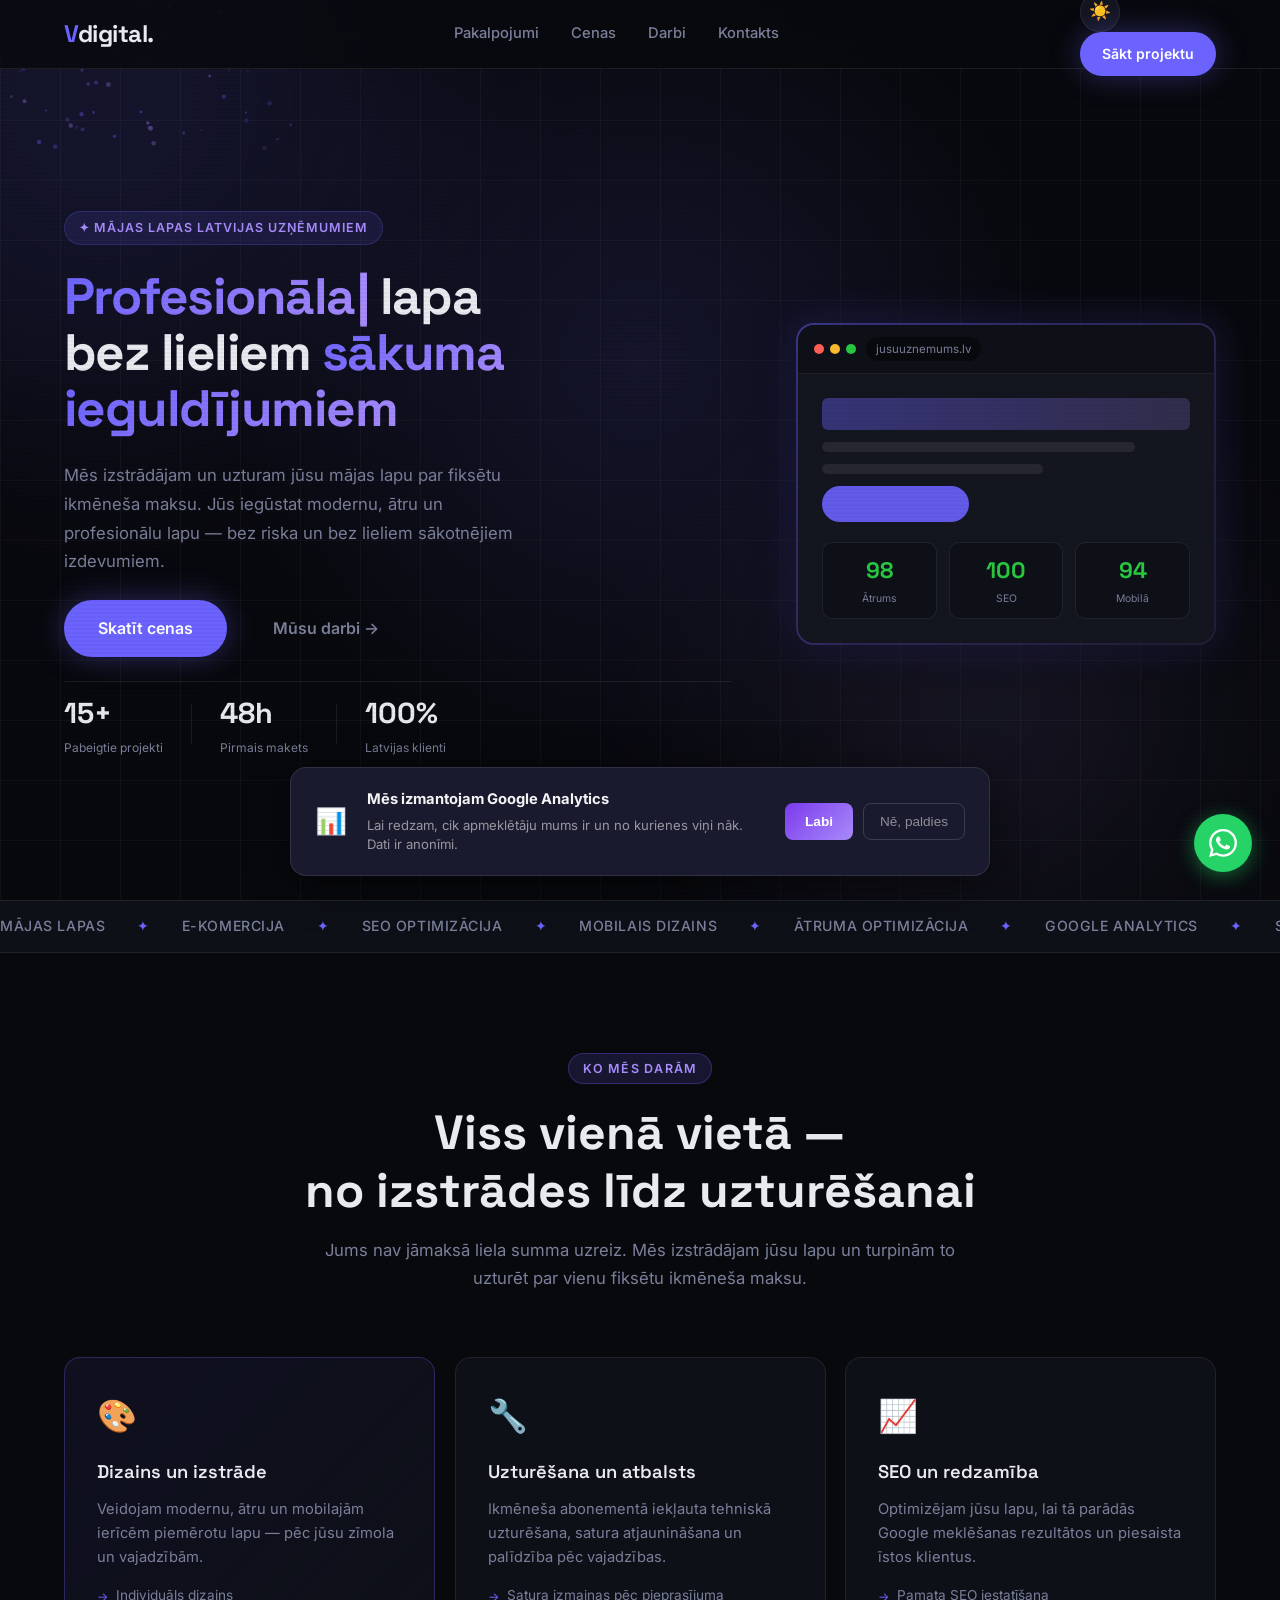
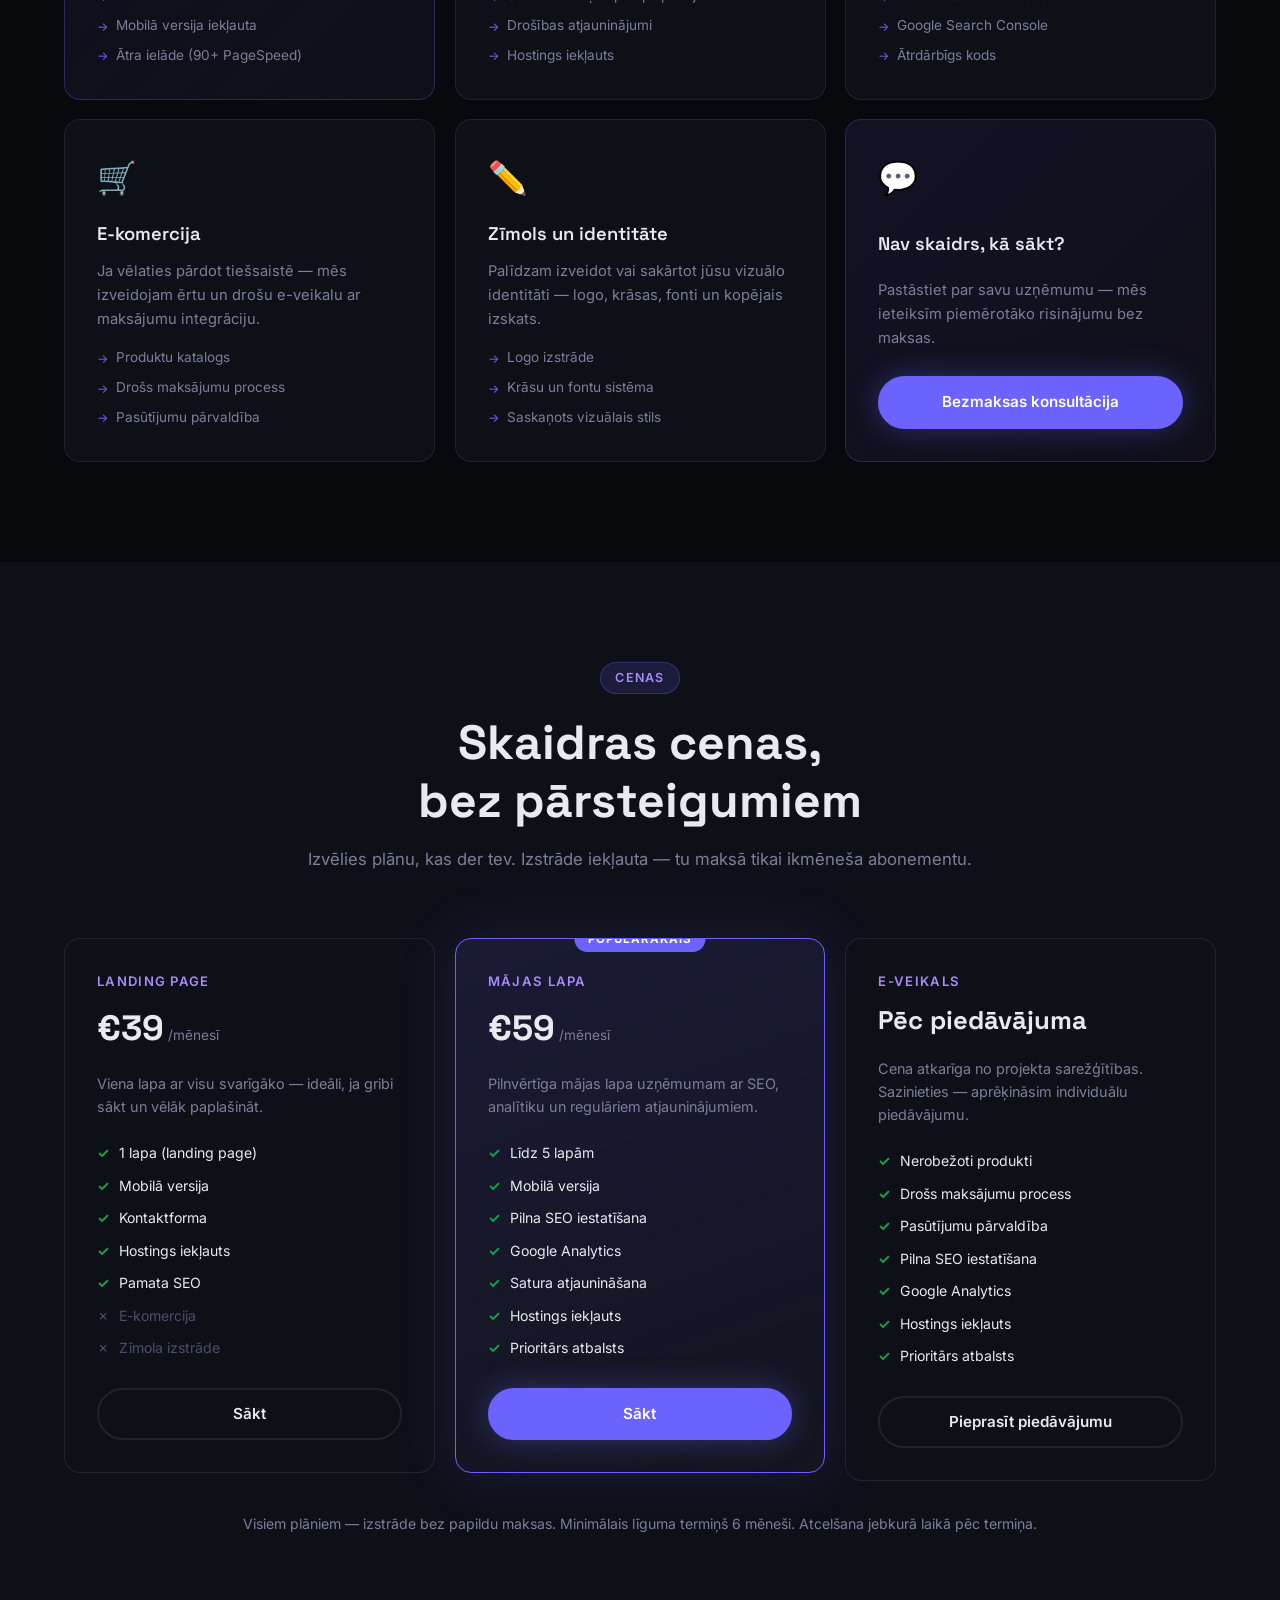
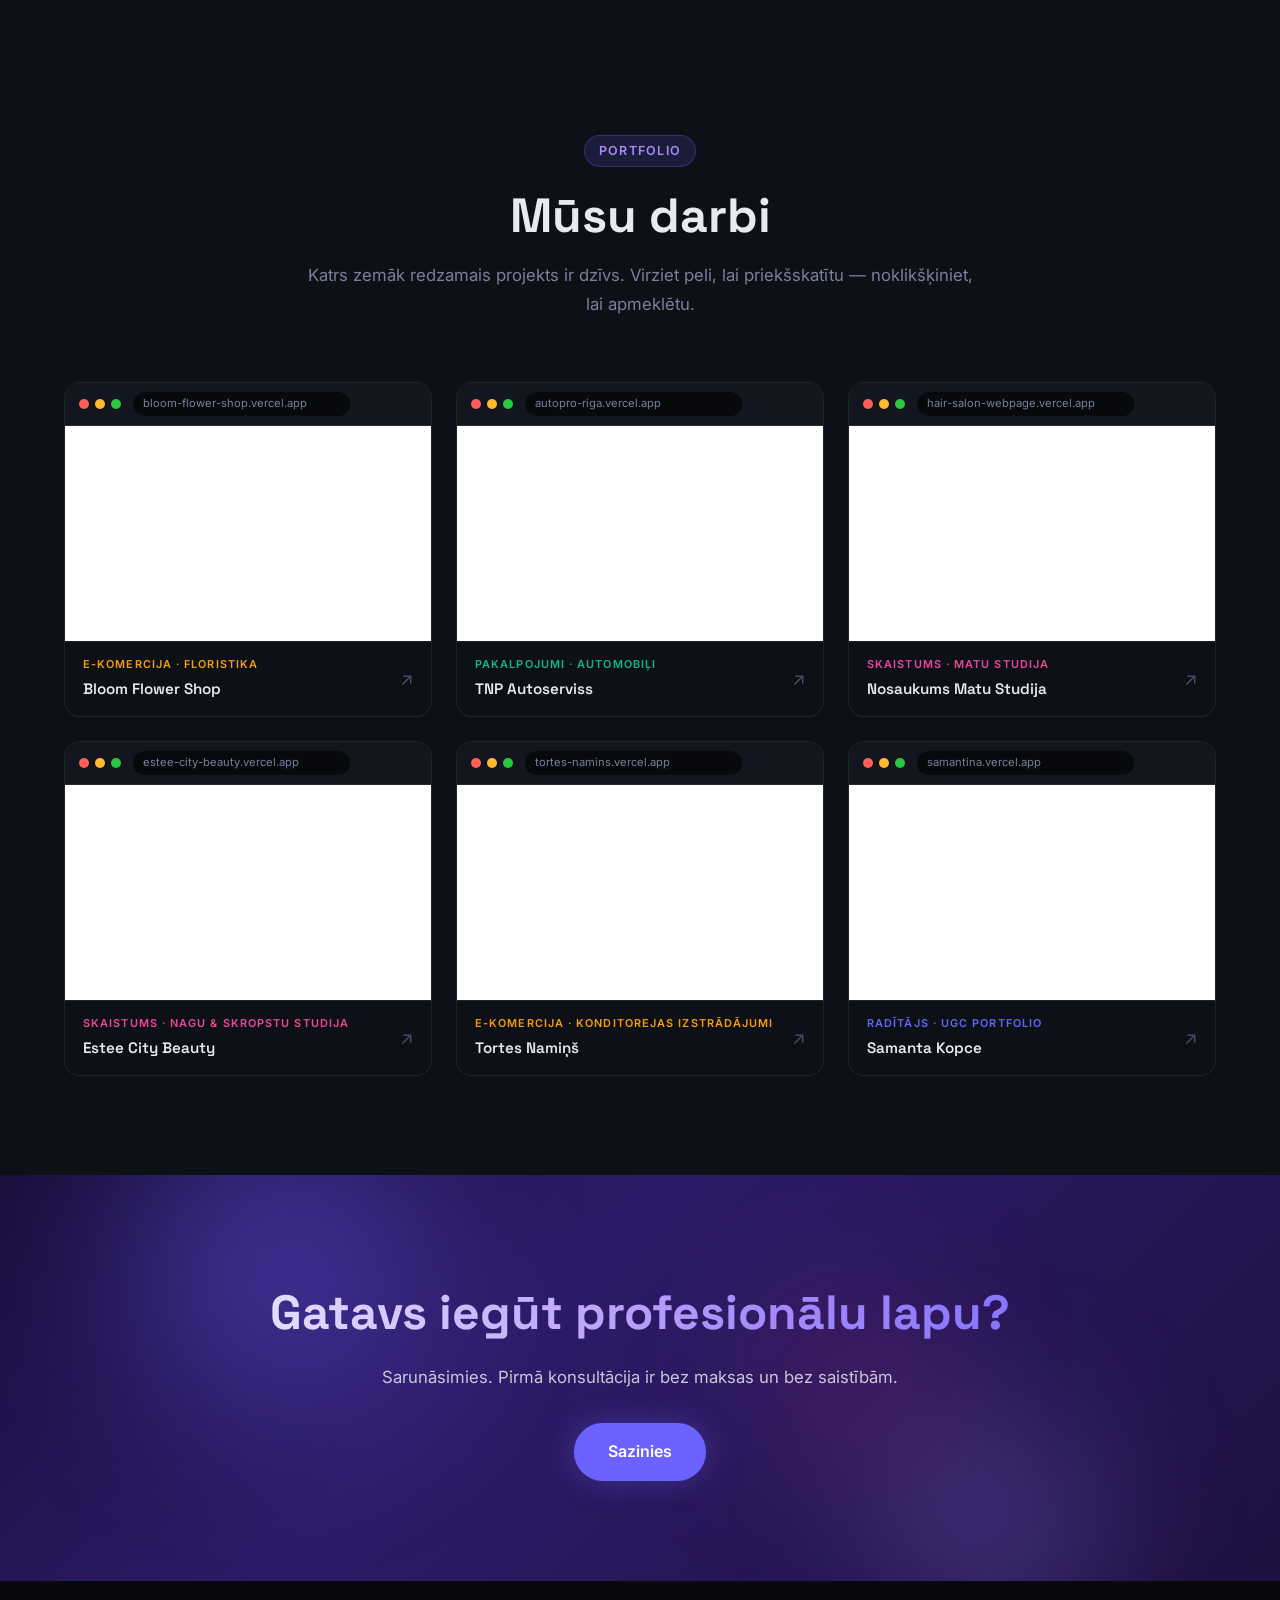
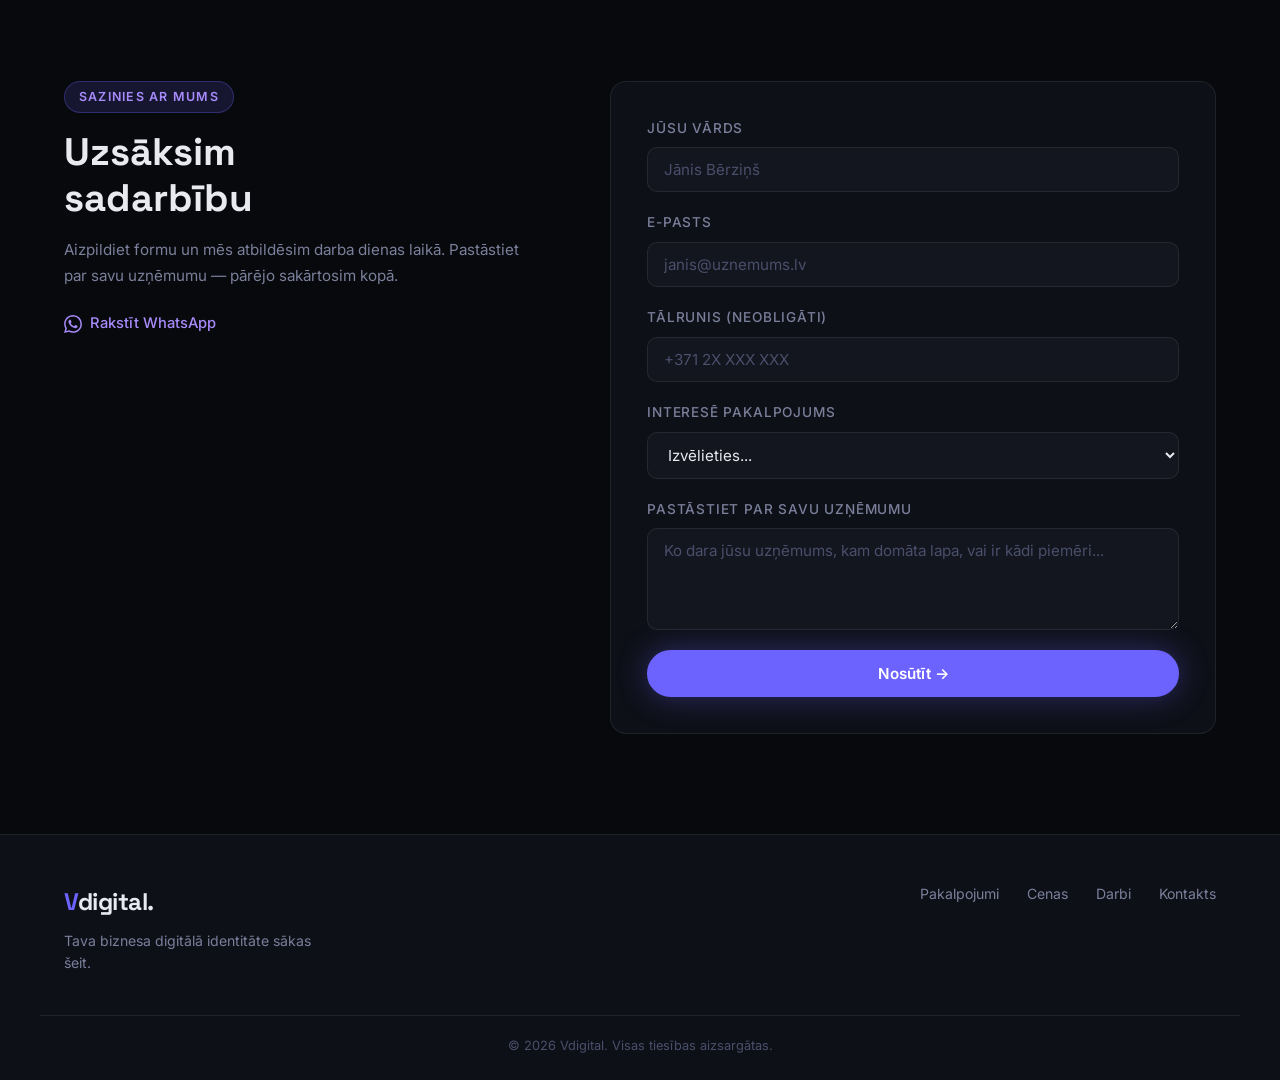
==== commit 7dc862d9: "SEO: upgrade JSON-LD to ImageObject logo + add Organization type for Google logo display" ====
--- a/index.html
+++ b/index.html
@@ -45,10 +45,16 @@
   <script type="application/ld+json">
   {
     "@context": "https://schema.org",
-    "@type": "ProfessionalService",
+    "@type": ["ProfessionalService", "Organization"],
     "name": "Vdigital",
     "url": "https://vdigital.lv/",
-    "logo": "https://vdigital.lv/logo.png",
+    "logo": {
+      "@type": "ImageObject",
+      "url": "https://vdigital.lv/logo.png",
+      "width": 512,
+      "height": 512
+    },
+    "image": "https://vdigital.lv/logo.png",
     "description": "Mājas lapas Latvijas uzņēmumiem — izstrāde un uzturēšana par fiksētu ikmēneša maksu. Mobilais dizains, SEO optimizācija, hostings iekļauts.",
     "priceRange": "€€",
     "areaServed": {
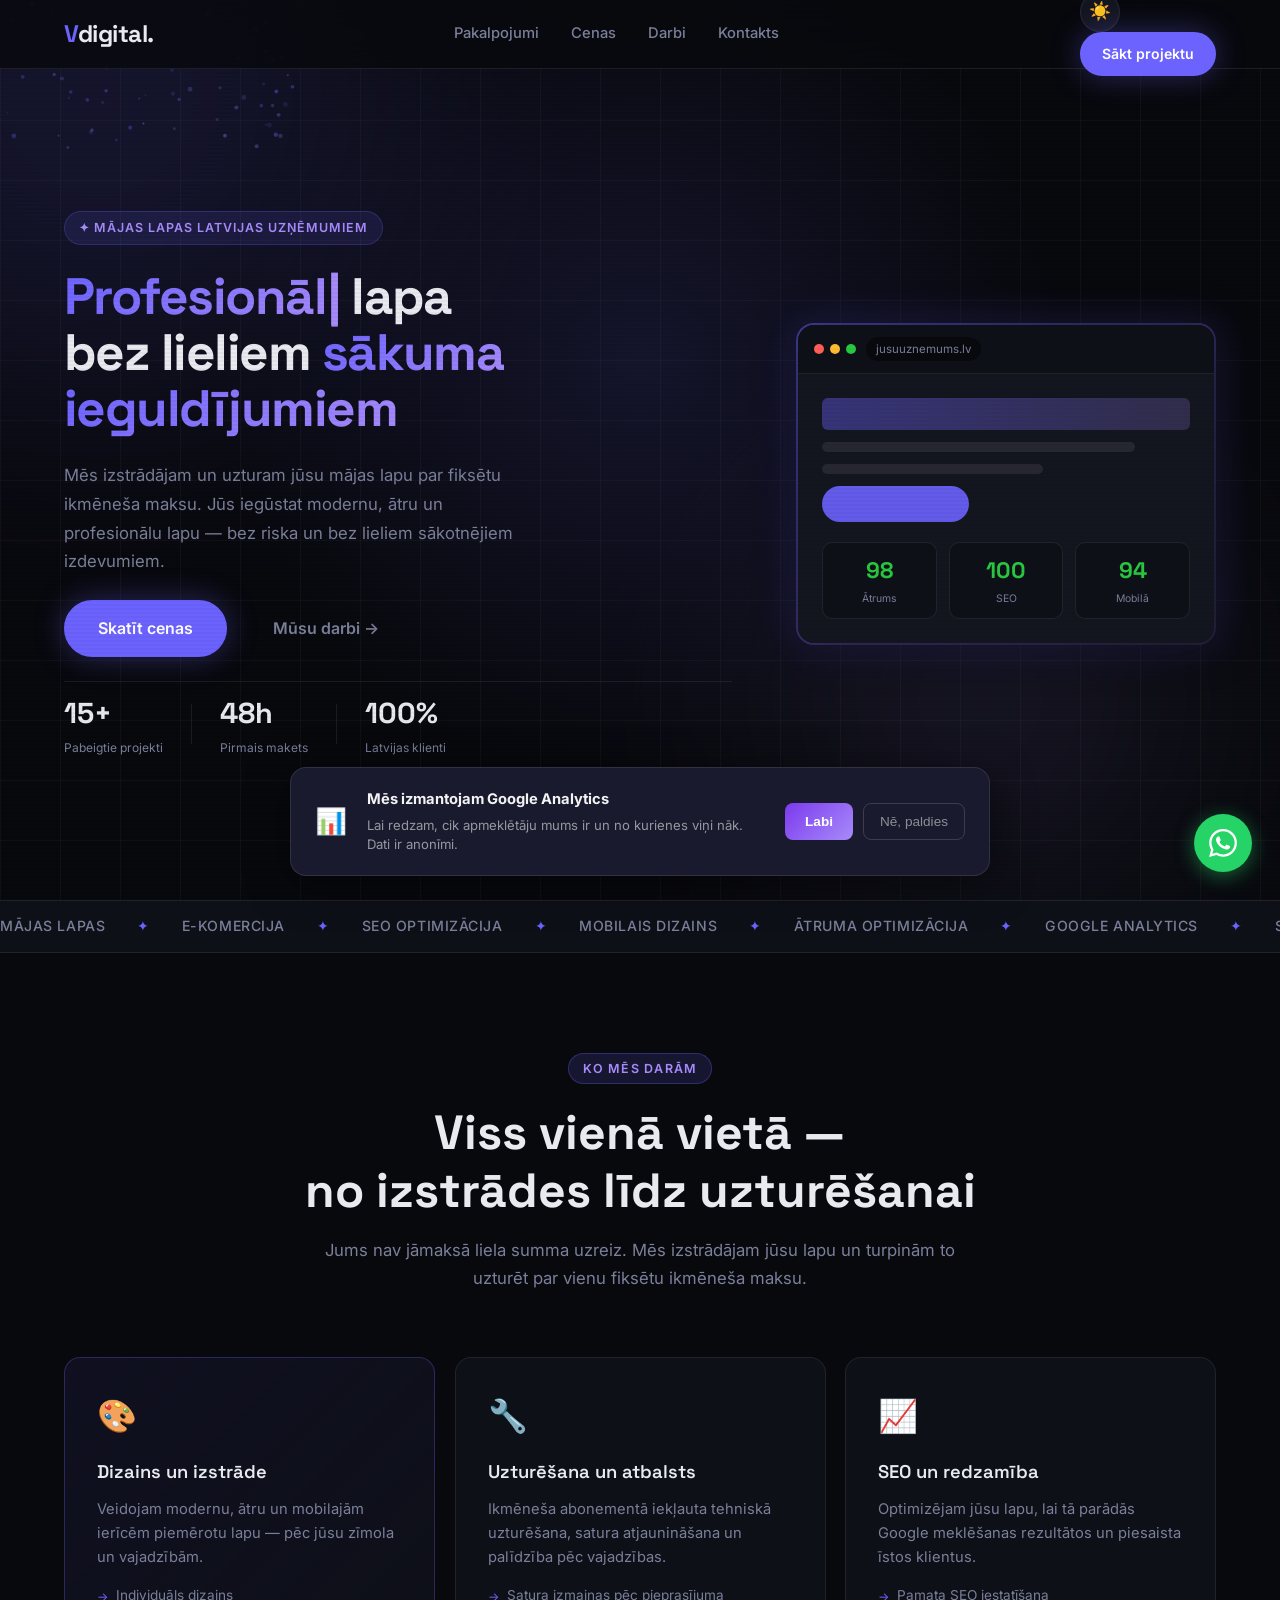
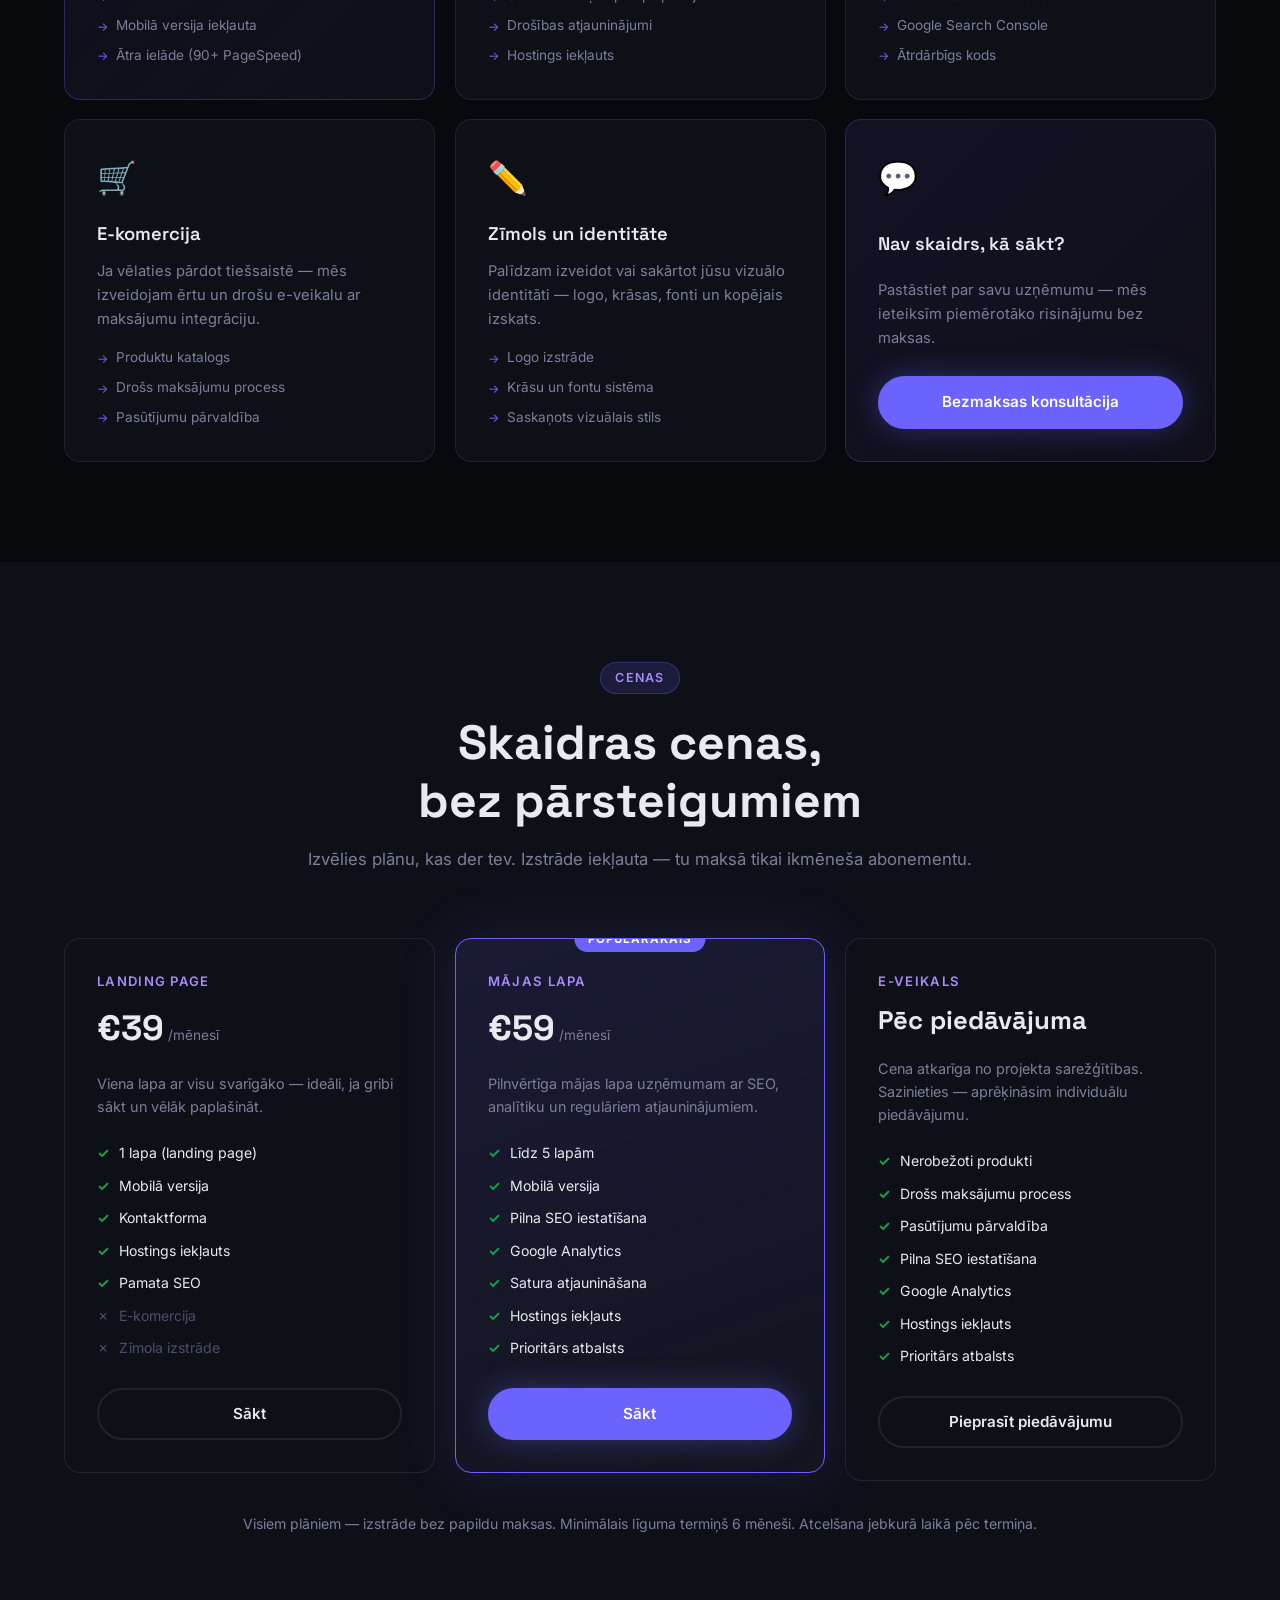
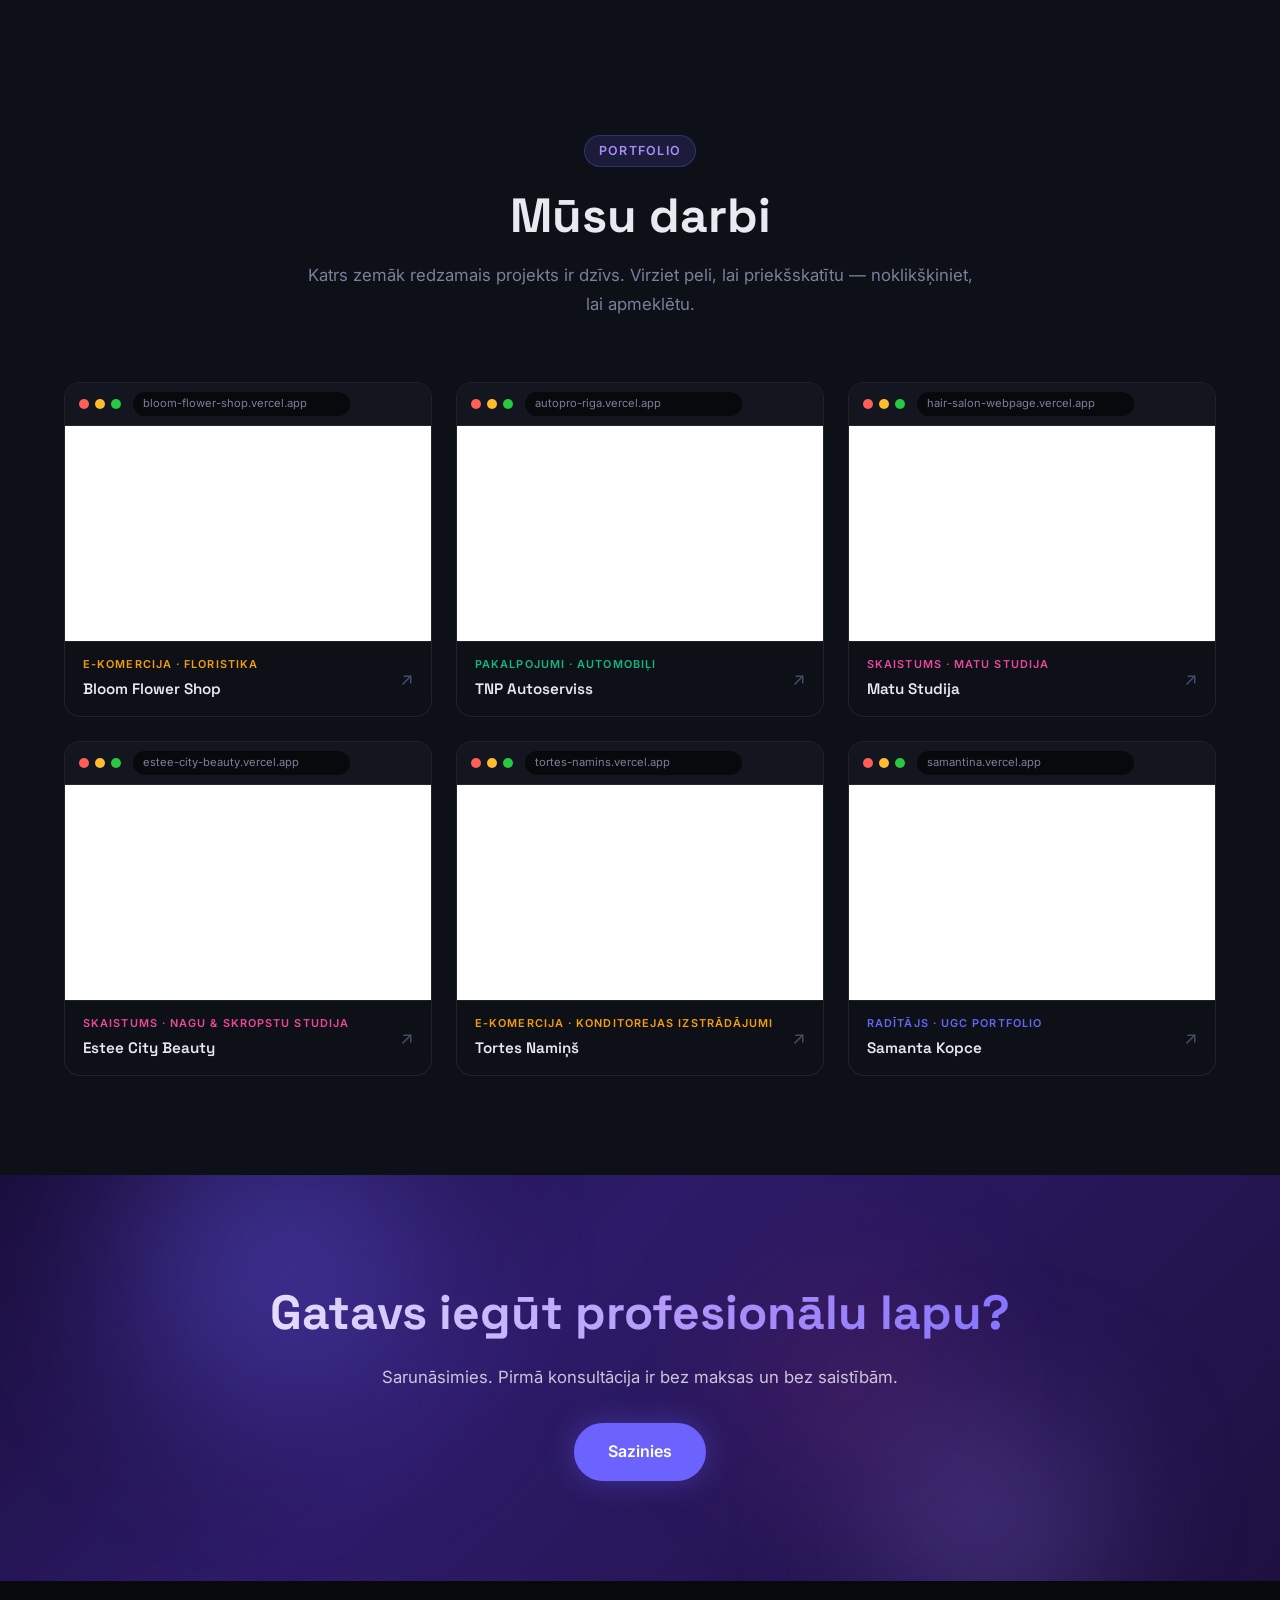
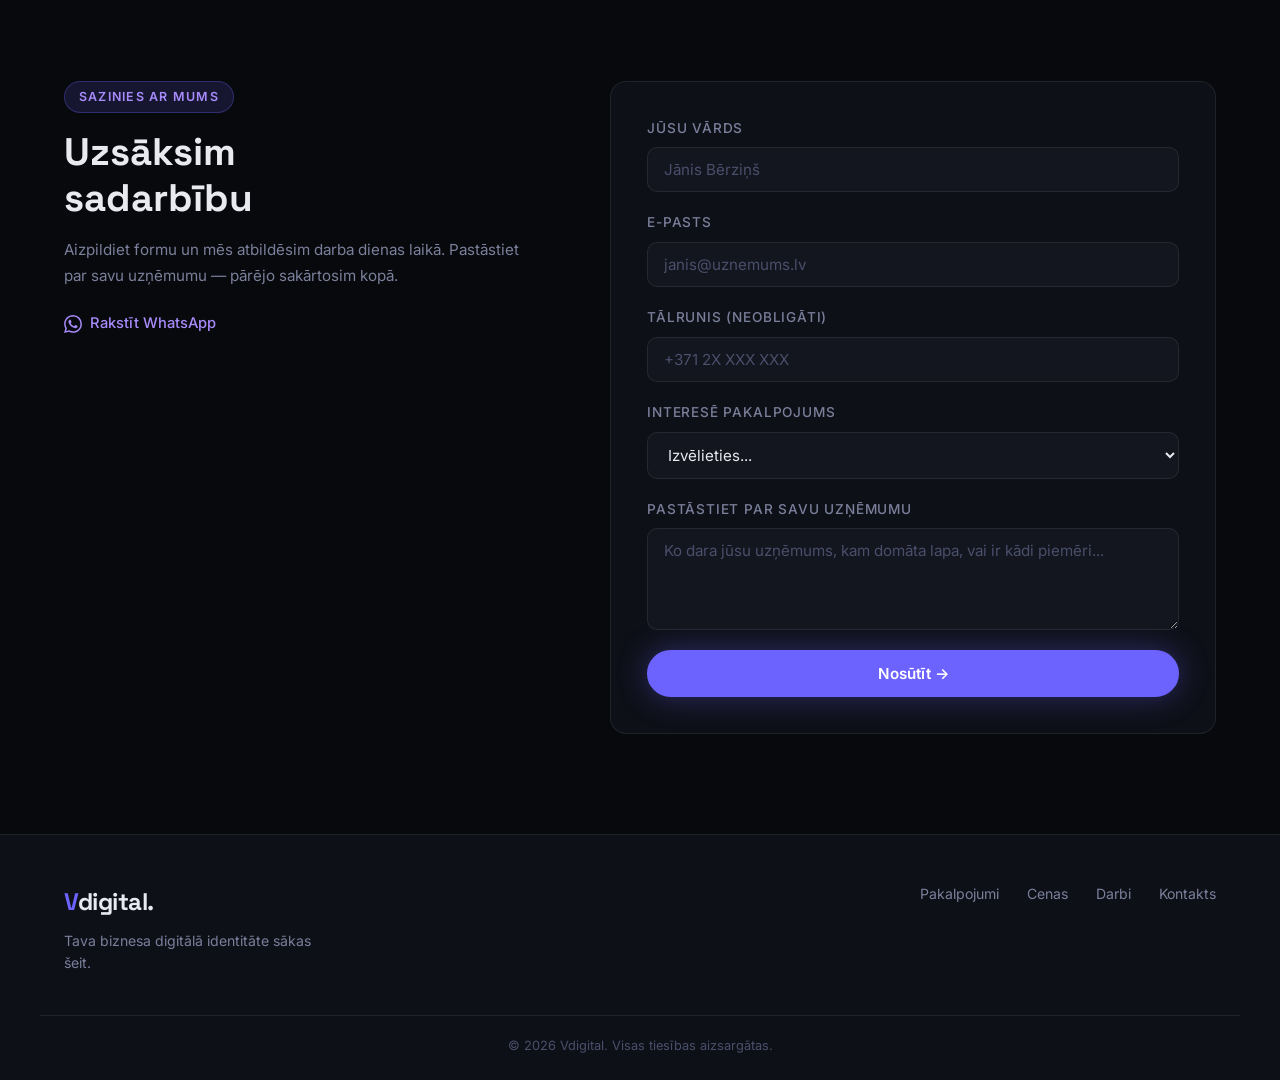
==== commit 41e83981: "Fix: theme key ws-theme→vd-theme, real Formspree submit, portfolio placeholder name, theme-color met" ====
--- a/index.html
+++ b/index.html
@@ -11,6 +11,10 @@
   <meta name="author" content="Vdigital" />
   <meta name="robots" content="index, follow" />
   <link rel="canonical" href="https://vdigital.lv/" />
+
+  <!-- Theme color for mobile browsers -->
+  <meta name="theme-color" content="#08090d" media="(prefers-color-scheme: dark)" />
+  <meta name="theme-color" content="#f5f6fa" media="(prefers-color-scheme: light)" />
 
   <!-- Geo tags -->
   <meta name="geo.region" content="LV" />
@@ -490,7 +494,7 @@
             <div class="browser-bar"><span class="dot dot--red"></span><span class="dot dot--yellow"></span><span class="dot dot--green"></span><span class="browser-url">hair-salon-webpage.vercel.app</span><span class="browser-visit">↗ Apmeklēt</span></div>
             <div class="browser-viewport"><iframe src="https://hair-salon-webpage.vercel.app/" loading="lazy" scrolling="no" tabindex="-1"></iframe></div>
           </div>
-          <div class="work-card__meta"><div><span class="work-card__tag">Skaistums · Matu studija</span><h4>Nosaukums Matu Studija</h4></div><span class="work-card__arrow">↗</span></div>
+          <div class="work-card__meta"><div><span class="work-card__tag">Skaistums · Matu studija</span><h4>Matu Studija</h4></div><span class="work-card__arrow">↗</span></div>
         </a>
         <a href="https://estee-city-beauty.vercel.app/" target="_blank" rel="noopener" class="work-card" data-category="beauty">
           <div class="browser-frame">
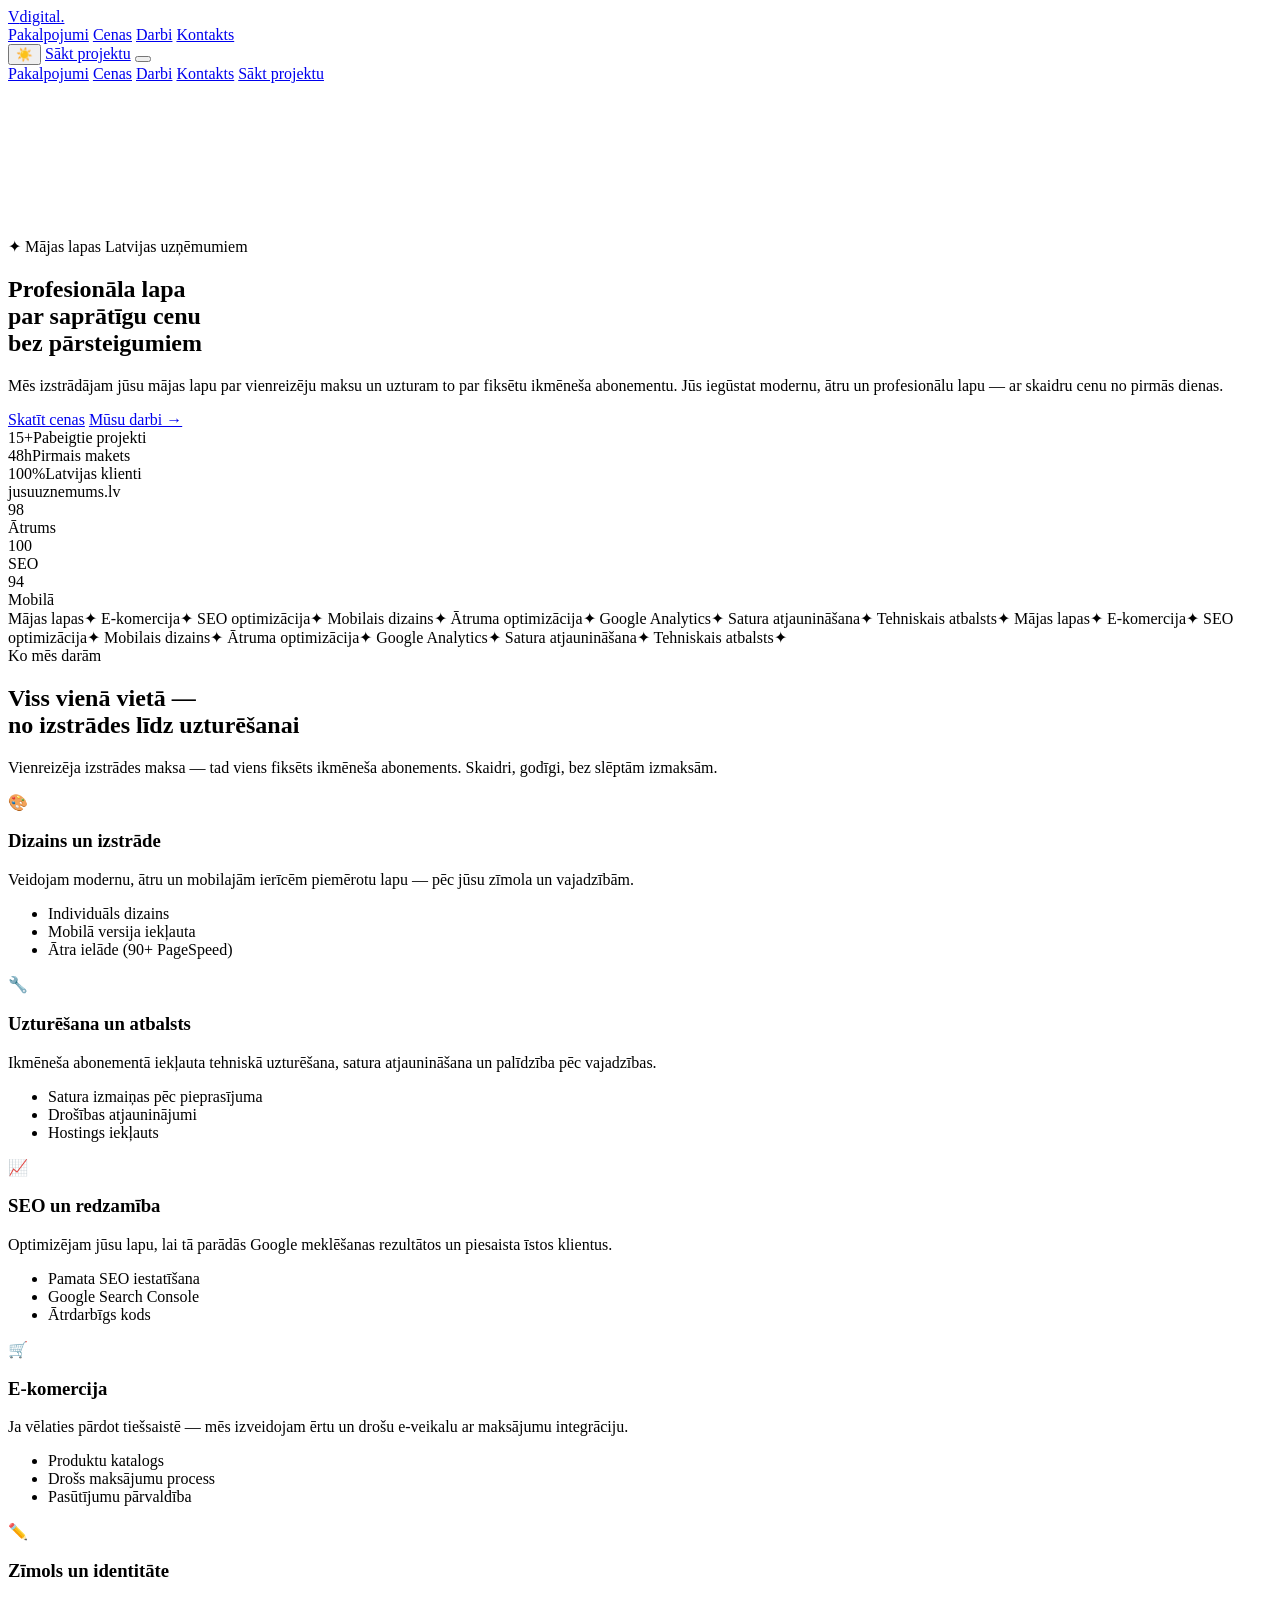
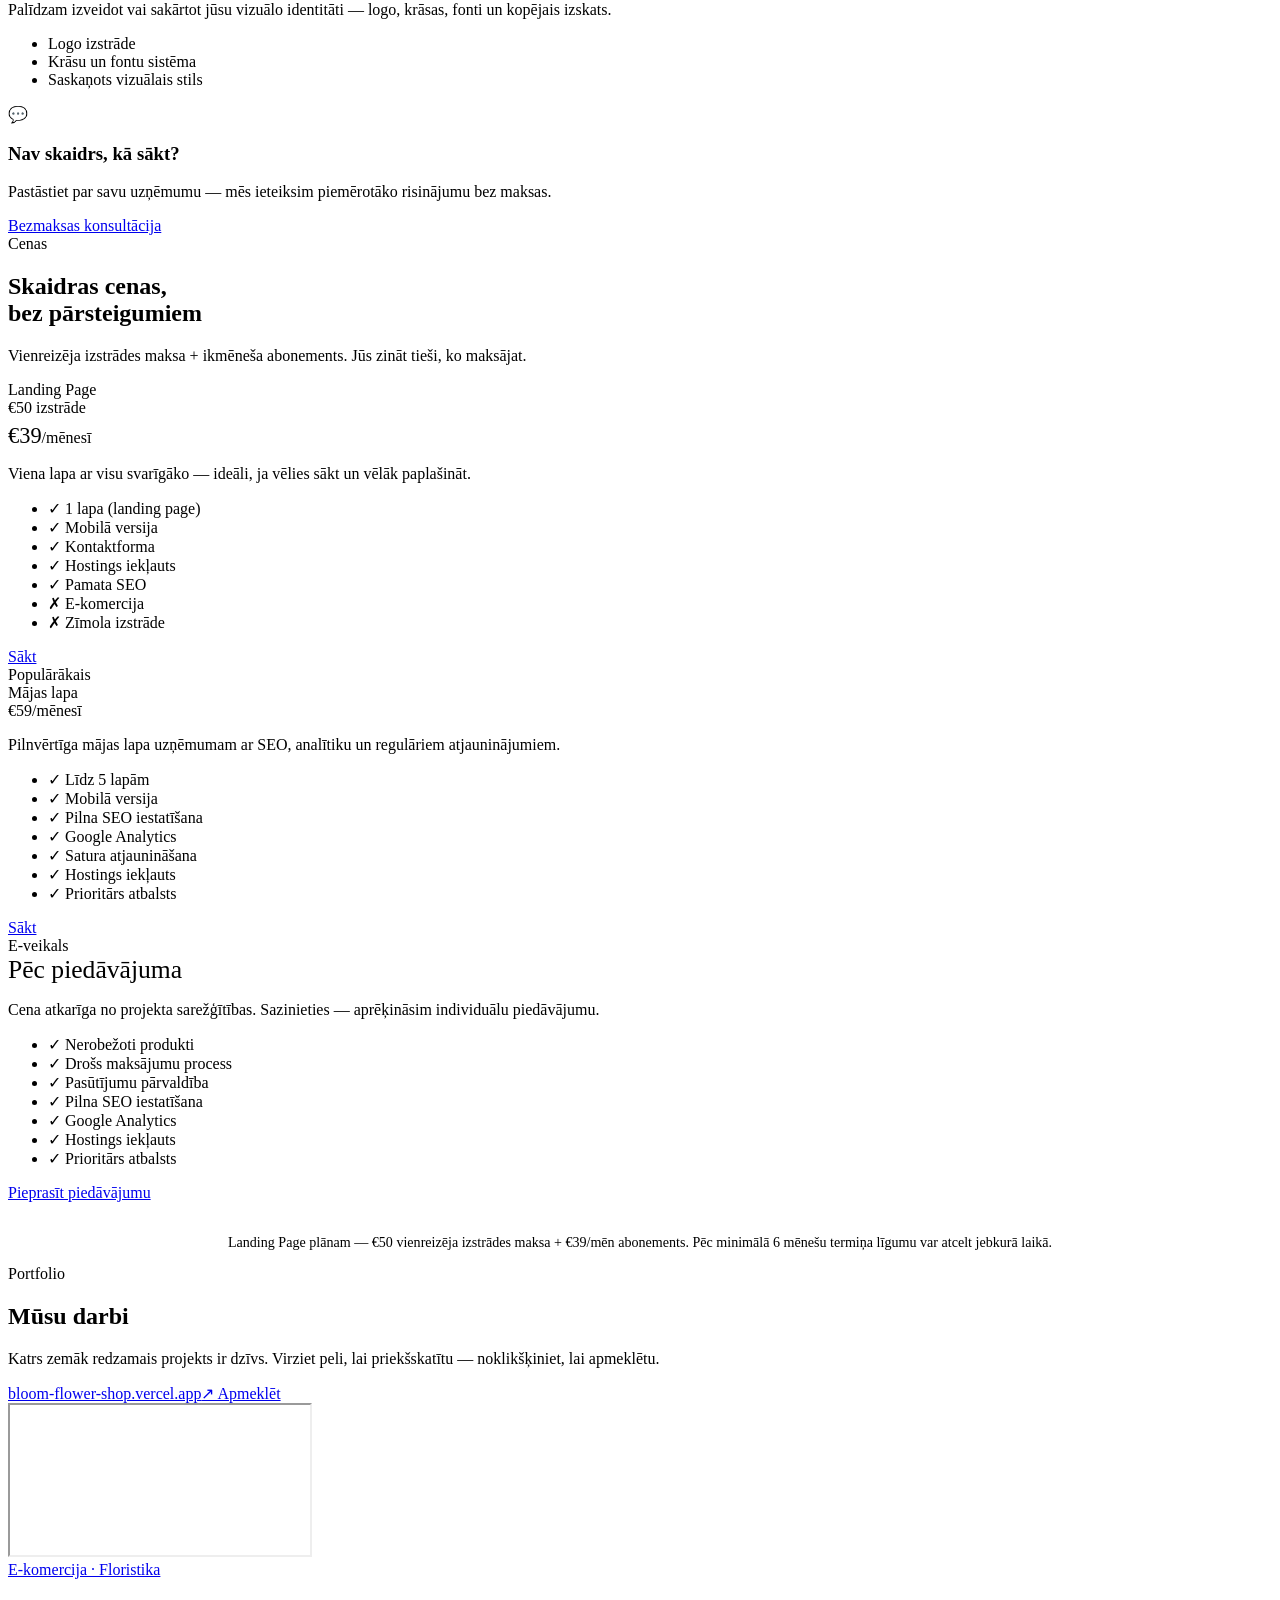
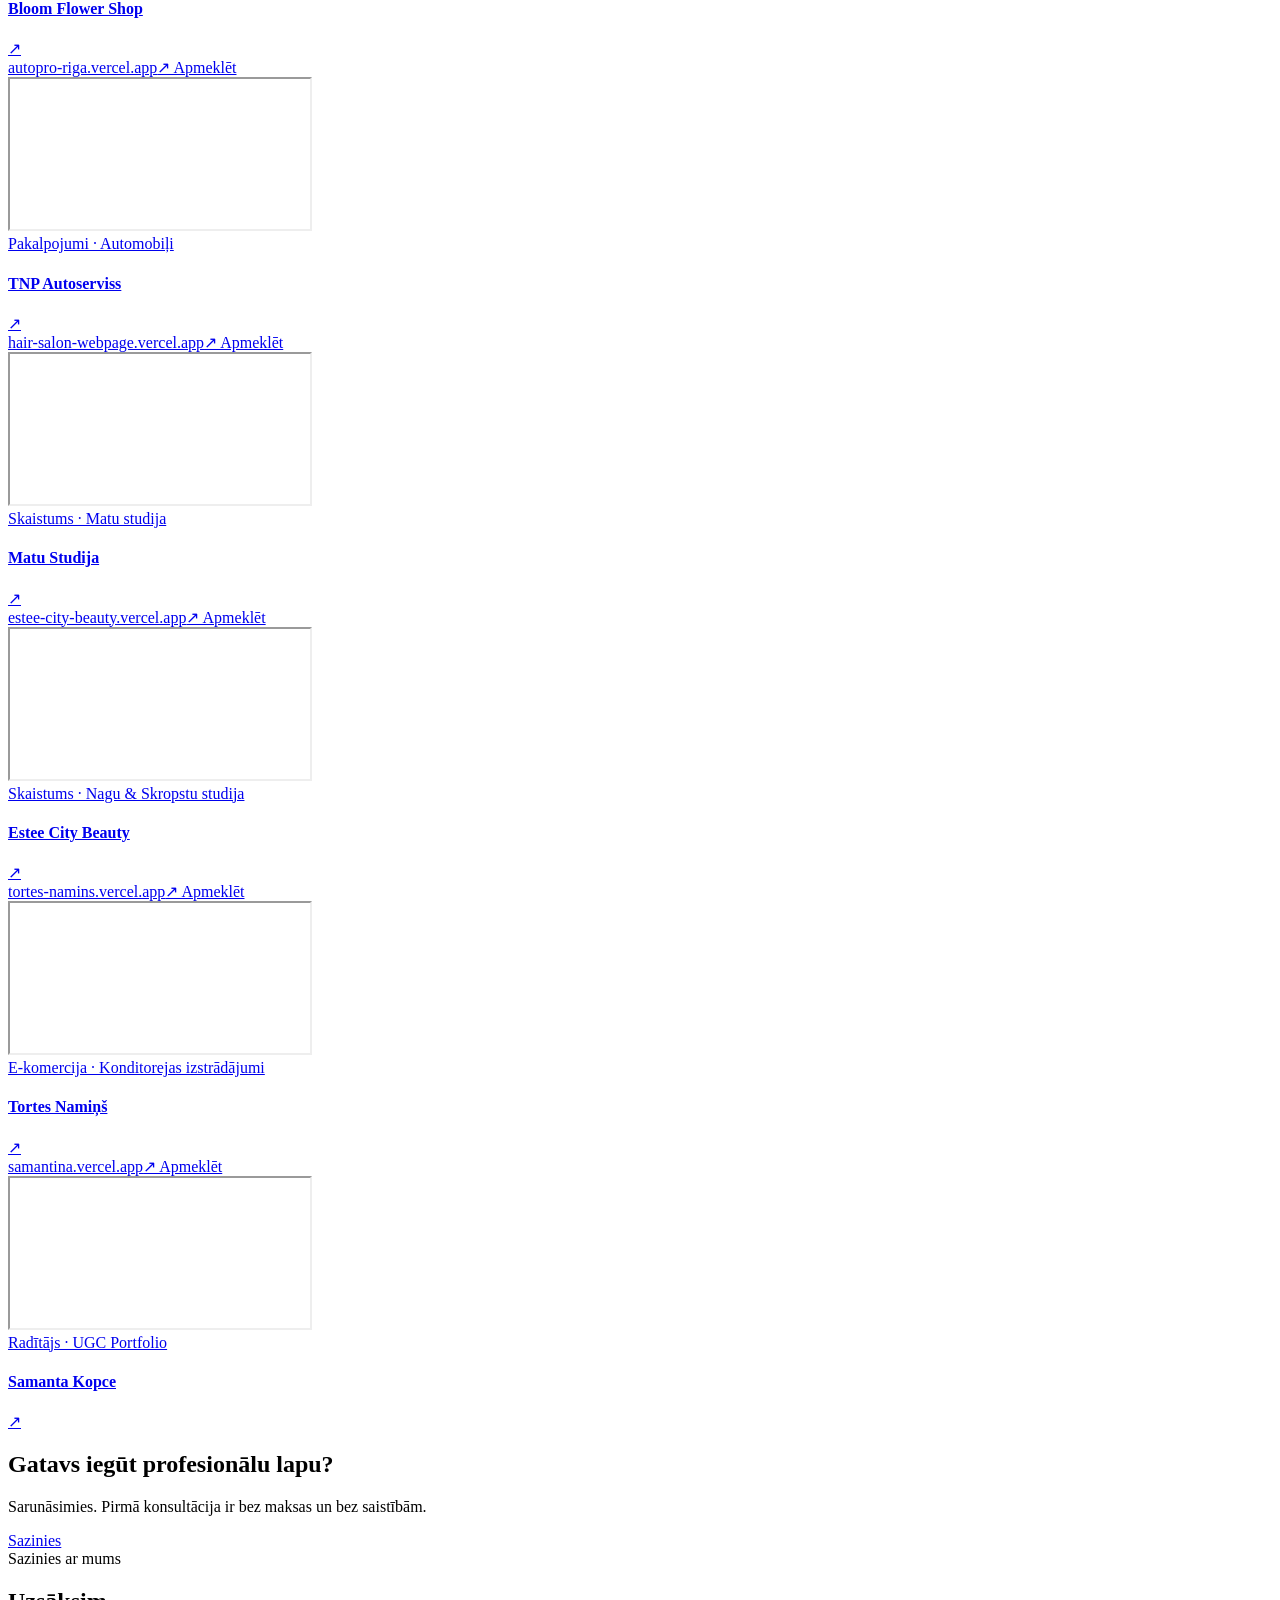
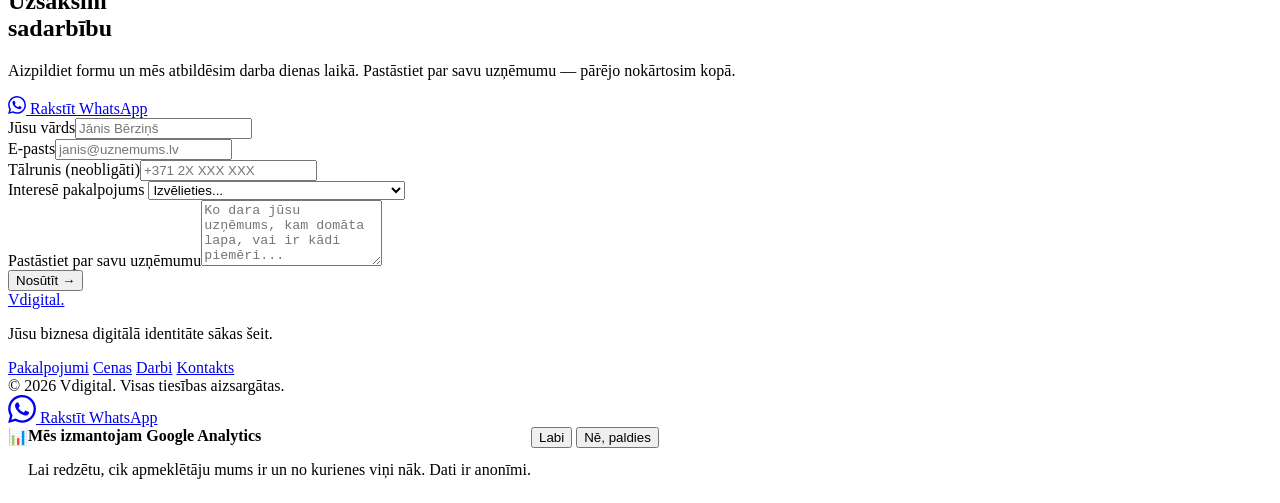
==== commit 1956584d: "refactor: wire index.html to split CSS/JS files, remove monolithic references" ====
--- a/index.html
+++ b/index.html
@@ -6,7 +6,7 @@
 
   <!-- Primary meta -->
   <title>Vdigital — Mājas lapas Latvijas uzņēmumiem</title>
-  <meta name="description" content="Vdigital izstrādā profesionālas mājas lapas Latvijas uzņēmumiem par €39/mēn. Mobilais dizains, SEO optimizācija un hostings iekļauts. Sāciet šodien!" />
+  <meta name="description" content="Vdigital izstrādā profesionālas mājas lapas Latvijas uzņēmumiem. Izstrāde no €50, uzturēšana no €39/mēn. Mobilais dizains, SEO optimizācija un hostings iekļauts." />
   <meta name="keywords" content="mājas lapas izstrāde, web dizains Latvija, mājas lapa uzņēmumam, SEO Latvija, web aģentūra Rīga, interneta vietnes izstrāde, e-komercija Latvija" />
   <meta name="author" content="Vdigital" />
   <meta name="robots" content="index, follow" />
@@ -30,7 +30,7 @@
   <meta property="og:type"        content="website" />
   <meta property="og:url"         content="https://vdigital.lv/" />
   <meta property="og:title"       content="Vdigital — Mājas lapas Latvijas uzņēmumiem" />
-  <meta property="og:description" content="Vdigital izstrādā profesionālas mājas lapas Latvijas uzņēmumiem par €39/mēn. Mobilais dizains, SEO optimizācija un hostings iekļauts." />
+  <meta property="og:description" content="Vdigital izstrādā profesionālas mājas lapas Latvijas uzņēmumiem. Izstrāde no €50, uzturēšana no €39/mēn. Mobilais dizains, SEO optimizācija un hostings iekļauts." />
   <meta property="og:image"       content="https://vdigital.lv/logo.png" />
   <meta property="og:image:type"  content="image/png" />
   <meta property="og:image:width"  content="1200" />
@@ -42,7 +42,7 @@
   <!-- Twitter / X Card -->
   <meta name="twitter:card"        content="summary_large_image" />
   <meta name="twitter:title"       content="Vdigital — Mājas lapas Latvijas uzņēmumiem" />
-  <meta name="twitter:description" content="Vdigital izstrādā profesionālas mājas lapas Latvijas uzņēmumiem par €39/mēn. Mobilais dizains, SEO un hostings iekļauts." />
+  <meta name="twitter:description" content="Vdigital izstrādā profesionālas mājas lapas Latvijas uzņēmumiem. Izstrāde no €50, uzturēšana no €39/mēn. Mobilais dizains, SEO un hostings iekļauts." />
   <meta name="twitter:image"       content="https://vdigital.lv/logo.png" />
 
   <!-- JSON-LD Structured Data -->
@@ -59,7 +59,7 @@
       "height": 512
     },
     "image": "https://vdigital.lv/logo.png",
-    "description": "Mājas lapas Latvijas uzņēmumiem — izstrāde un uzturēšana par fiksētu ikmēneša maksu. Mobilais dizains, SEO optimizācija, hostings iekļauts.",
+    "description": "Mājas lapas Latvijas uzņēmumiem — izstrāde no €50, uzturēšana par fiksētu ikmēneša maksu. Mobilais dizains, SEO optimizācija, hostings iekļauts.",
     "priceRange": "€€",
     "areaServed": {
       "@type": "Country",
@@ -86,9 +86,9 @@
         {
           "@type": "Offer",
           "name": "Landing Page plāns",
-          "price": "39",
+          "price": "50",
           "priceCurrency": "EUR",
-          "description": "Viena lapa, mobilā versija, kontaktforma, hostings, pamata SEO."
+          "description": "Viena lapa, mobilā versija, kontaktforma, hostings, pamata SEO. Vienreizēja izstrādes maksa €50 + €39/mēn uzturēšana."
         },
         {
           "@type": "Offer",
@@ -137,86 +137,21 @@
   <link rel="preconnect" href="https://fonts.googleapis.com" />
   <link rel="preconnect" href="https://fonts.gstatic.com" crossorigin />
   <link href="https://fonts.googleapis.com/css2?family=Inter:wght@300;400;500;600;700;800;900&family=Space+Grotesk:wght@400;500;600;700&display=swap" rel="stylesheet" />
-  <link rel="stylesheet" href="styles.css" />
+
+  <!-- Split CSS files -->
+  <link rel="stylesheet" href="css/base.css" />
+  <link rel="stylesheet" href="css/utilities.css" />
+  <link rel="stylesheet" href="css/nav.css" />
+  <link rel="stylesheet" href="css/hero.css" />
+  <link rel="stylesheet" href="css/services.css" />
+  <link rel="stylesheet" href="css/packages.css" />
+  <link rel="stylesheet" href="css/portfolio.css" />
+  <link rel="stylesheet" href="css/cta.css" />
+  <link rel="stylesheet" href="css/contact.css" />
+  <link rel="stylesheet" href="css/footer.css" />
+  <link rel="stylesheet" href="css/responsive.css" />
+
   <script>document.documentElement.setAttribute('data-theme', localStorage.getItem('vd-theme') || 'dark');</script>
-
-  <style>
-    /* Cookie Consent Banner */
-    #cookie-banner {
-      position: fixed;
-      bottom: 24px;
-      left: 50%;
-      transform: translateX(-50%);
-      width: calc(100% - 48px);
-      max-width: 700px;
-      background: #1a1a2e;
-      border: 1px solid rgba(255,255,255,0.1);
-      border-radius: 16px;
-      padding: 20px 24px;
-      display: flex;
-      align-items: center;
-      gap: 20px;
-      z-index: 99999;
-      box-shadow: 0 8px 40px rgba(0,0,0,0.5);
-      backdrop-filter: blur(12px);
-      animation: slideUp 0.4s ease;
-    }
-    @keyframes slideUp {
-      from { opacity: 0; transform: translateX(-50%) translateY(20px); }
-      to   { opacity: 1; transform: translateX(-50%) translateY(0); }
-    }
-    #cookie-banner .cookie-banner__icon {
-      font-size: 1.6rem;
-      flex-shrink: 0;
-    }
-    #cookie-banner .cookie-banner__text {
-      flex: 1;
-    }
-    #cookie-banner .cookie-banner__text strong {
-      display: block;
-      font-size: 0.92rem;
-      color: rgba(255,255,255,0.95);
-      margin-bottom: 4px;
-    }
-    #cookie-banner .cookie-banner__text p {
-      margin: 0;
-      font-size: 0.82rem;
-      color: rgba(255,255,255,0.55);
-      line-height: 1.5;
-    }
-    .cookie-banner__actions {
-      display: flex;
-      gap: 10px;
-      flex-shrink: 0;
-    }
-    #cookie-accept {
-      background: linear-gradient(135deg, #7c3aed, #a78bfa);
-      color: #fff;
-      border: none;
-      padding: 10px 20px;
-      border-radius: 8px;
-      font-size: 0.85rem;
-      font-weight: 600;
-      cursor: pointer;
-      white-space: nowrap;
-    }
-    #cookie-decline {
-      background: transparent;
-      color: rgba(255,255,255,0.5);
-      border: 1px solid rgba(255,255,255,0.15);
-      padding: 10px 16px;
-      border-radius: 8px;
-      font-size: 0.85rem;
-      cursor: pointer;
-      white-space: nowrap;
-    }
-    #cookie-decline:hover { color: rgba(255,255,255,0.8); }
-    @media (max-width: 560px) {
-      #cookie-banner { flex-direction: column; align-items: flex-start; bottom: 16px; }
-      .cookie-banner__actions { width: 100%; }
-      #cookie-accept, #cookie-decline { flex: 1; text-align: center; }
-    }
-  </style>
 </head>
 <body>
 
@@ -263,12 +198,12 @@
           <div class="hero__badge">✦ Mājas lapas Latvijas uzņēmumiem</div>
           <h1 class="hero__headline">
             <span class="hero__typewriter">Profesionāla</span> lapa<br/>
-            bez lieliem <span class="hero__highlight">sākuma</span><br/>
-            <span class="hero__highlight">ieguldījumiem</span>
+            par saprātīgu <span class="hero__highlight">cenu</span><br/>
+            <span class="hero__highlight">bez pārsteigumiem</span>
           </h1>
           <p class="hero__sub">
-            Mēs izstrādājam un uzturam jūsu mājas lapu par fiksētu ikmēneša maksu.
-            Jūs iegūstat modernu, ātru un profesionālu lapu — bez riska un bez lieliem sākotnējiem izdevumiem.
+            Mēs izstrādājam jūsu mājas lapu par vienreizēju maksu un uzturam to par fiksētu ikmēneša abonementu.
+            Jūs iegūstat modernu, ātru un profesionālu lapu — ar skaidru cenu no pirmās dienas.
           </p>
           <div class="hero__actions">
             <a href="#packages" class="btn btn--primary btn--lg">Skatīt cenas</a>
@@ -337,7 +272,7 @@
       <div class="section-header">
         <div class="section-badge">Ko mēs darām</div>
         <h2 class="section-title">Viss vienā vietā —<br/>no izstrādes līdz uzturēšanai</h2>
-        <p class="section-sub">Jums nav jāmaksā liela summa uzreiz. Mēs izstrādājam jūsu lapu un turpinām to uzturēt par vienu fiksētu ikmēneša maksu.</p>
+        <p class="section-sub">Vienreizēja izstrādes maksa — tad viens fiksēts ikmēneša abonements. Skaidri, godīgi, bez slēptām izmaksām.</p>
       </div>
       <div class="services__grid">
         <div class="service-card service-card--featured">
@@ -367,7 +302,7 @@
           <ul class="service-card__list">
             <li>Pamata SEO iestatīšana</li>
             <li>Google Search Console</li>
-            <li>Ātrdārbīgs kods</li>
+            <li>Ātrdarbīgs kods</li>
           </ul>
         </div>
         <div class="service-card">
@@ -393,7 +328,7 @@
         <div class="service-card service-card--cta">
           <div class="service-card__icon">💬</div>
           <h3>Nav skaidrs, kā sākt?</h3>
-          <p>Pastāstiet par savu uzņēmumu — mēs ieteiksīm piemērotāko risinājumu bez maksas.</p>
+          <p>Pastāstiet par savu uzņēmumu — mēs ieteiksim piemērotāko risinājumu bez maksas.</p>
           <a href="#contact" class="btn btn--primary">Bezmaksas konsultācija</a>
         </div>
       </div>
@@ -406,15 +341,20 @@
       <div class="section-header">
         <div class="section-badge">Cenas</div>
         <h2 class="section-title">Skaidras cenas,<br/>bez pārsteigumiem</h2>
-        <p class="section-sub">Izvēlies plānu, kas der tev. Izstrāde iekļauta — tu maksā tikai ikmēneša abonementu.</p>
+        <p class="section-sub">Vienreizēja izstrādes maksa + ikmēneša abonements. Jūs zināt tieši, ko maksājat.</p>
       </div>
       <div class="packages__grid">
         <div class="package-card">
           <div class="package-card__header">
             <span class="package-card__tier">Landing Page</span>
-            <div class="package-card__price"><span class="price-num">€39</span><span class="price-period">/mēnesī</span></div>
-          </div>
-          <p class="package-card__desc">Viena lapa ar visu svarīgāko — ideāli, ja gribi sākt un vēlāk paplašināt.</p>
+            <div class="package-card__price">
+              <span class="price-num">€50</span><span class="price-period"> izstrāde</span>
+            </div>
+            <div class="package-card__price" style="margin-top:6px;">
+              <span class="price-num" style="font-size:1.4rem;">€39</span><span class="price-period">/mēnesī</span>
+            </div>
+          </div>
+          <p class="package-card__desc">Viena lapa ar visu svarīgāko — ideāli, ja vēlies sākt un vēlāk paplašināt.</p>
           <ul class="package-card__features">
             <li><span class="check">✓</span> 1 lapa (landing page)</li>
             <li><span class="check">✓</span> Mobilā versija</li>
@@ -462,7 +402,7 @@
           <a href="#contact" class="btn btn--outline btn--full">Pieprasīt piedāvājumu</a>
         </div>
       </div>
-      <p style="text-align:center; color: var(--text-muted); font-size: 0.88rem; margin-top: 32px;">Visiem plāniem — izstrāde bez papildu maksas. Minimālais līguma termiņš 6 mēneši. Atcelšana jebkurā laikā pēc termiņa.</p>
+      <p style="text-align:center; color: var(--text-muted); font-size: 0.88rem; margin-top: 32px;">Landing Page plānam — €50 vienreizēja izstrādes maksa + €39/mēn abonements. Pēc minimālā 6 mēnešu termiņa līgumu var atcelt jebkurā laikā.</p>
     </div>
   </section>
 
@@ -539,7 +479,7 @@
       <div class="contact__left">
         <div class="section-badge">Sazinies ar mums</div>
         <h2 class="section-title">Uzsāksim<br/>sadarbību</h2>
-        <p>Aizpildiet formu un mēs atbildēsim darba dienas laikā. Pastāstiet par savu uzņēmumu — pārējo sakārtosim kopā.</p>
+        <p>Aizpildiet formu un mēs atbildēsim darba dienas laikā. Pastāstiet par savu uzņēmumu — pārējo nokārtosim kopā.</p>
         <div class="contact__info">
           <a href="https://wa.me/37125953807" target="_blank" rel="noopener" class="contact__whatsapp">
             <svg xmlns="http://www.w3.org/2000/svg" viewBox="0 0 24 24" fill="currentColor" width="18" height="18"><path d="M17.472 14.382c-.297-.149-1.758-.867-2.03-.967-.273-.099-.471-.148-.67.15-.197.297-.767.966-.94 1.164-.173.199-.347.223-.644.075-.297-.15-1.255-.463-2.39-1.475-.883-.788-1.48-1.761-1.653-2.059-.173-.297-.018-.458.13-.606.134-.133.298-.347.446-.52.149-.174.198-.298.298-.497.099-.198.05-.371-.025-.52-.075-.149-.669-1.612-.916-2.207-.242-.579-.487-.5-.669-.51-.173-.008-.371-.01-.57-.01-.198 0-.52.074-.792.372-.272.297-1.04 1.016-1.04 2.479 0 1.462 1.065 2.875 1.213 3.074.149.198 2.096 3.2 5.077 4.487.709.306 1.262.489 1.694.625.712.227 1.36.195 1.871.118.571-.085 1.758-.719 2.006-1.413.248-.694.248-1.289.173-1.413-.074-.124-.272-.198-.57-.347m-5.421 7.403h-.004a9.87 9.87 0 01-5.031-1.378l-.361-.214-3.741.982.998-3.648-.235-.374a9.86 9.86 0 01-1.51-5.26c.001-5.45 4.436-9.884 9.888-9.884 2.64 0 5.122 1.03 6.988 2.898a9.825 9.825 0 012.893 6.994c-.003 5.45-4.437 9.884-9.885 9.884m8.413-18.297A11.815 11.815 0 0012.05 0C5.495 0 .16 5.335.157 11.892c0 2.096.547 4.142 1.588 5.945L.057 24l6.305-1.654a11.882 11.882 0 005.683 1.448h.005c6.554 0 11.89-5.335 11.893-11.893a11.821 11.821 0 00-3.48-8.413z"/></svg>
@@ -555,7 +495,7 @@
           <label for="service">Interesē pakalpojums</label>
           <select id="service" name="service">
             <option value="">Izvēlieties...</option>
-            <option>Landing Page (€39/mēn)</option>
+            <option>Landing Page (€50 izstrāde + €39/mēn)</option>
             <option>Mājas lapa (€59/mēn)</option>
             <option>E-veikals (pēc piedāvājuma)</option>
             <option>Vēl neesmu izlēmis</option>
@@ -573,7 +513,7 @@
     <div class="container footer__inner">
       <div class="footer__left">
         <a href="#" class="nav__logo"><span>V</span>digital.</a>
-        <p>Tava biznesa digitālā identitāte sākas šeit.</p>
+        <p>Jūsu biznesa digitālā identitāte sākas šeit.</p>
       </div>
       <div class="footer__links">
         <a href="#services">Pakalpojumi</a>
@@ -600,7 +540,7 @@
     <div class="cookie-banner__icon">📊</div>
     <div class="cookie-banner__text">
       <strong>Mēs izmantojam Google Analytics</strong>
-      <p>Lai redzam, cik apmeklētāju mums ir un no kurienes viņi nāk. Dati ir anonīmi.</p>
+      <p>Lai redzētu, cik apmeklētāju mums ir un no kurienes viņi nāk. Dati ir anonīmi.</p>
     </div>
     <div class="cookie-banner__actions">
       <button id="cookie-accept">Labi</button>
@@ -608,7 +548,14 @@
     </div>
   </div>
 
-  <script src="main.js"></script>
+  <!-- Split JS files -->
+  <script src="js/theme.js"></script>
+  <script src="js/nav.js"></script>
+  <script src="js/particles.js"></script>
+  <script src="js/hero.js"></script>
+  <script src="js/animations.js"></script>
+  <script src="js/portfolio.js"></script>
+  <script src="js/contact.js"></script>
 
   <script>
     // Cookie consent logic
@@ -635,4 +582,4 @@
   </script>
 
 </body>
-</html>
+</html>
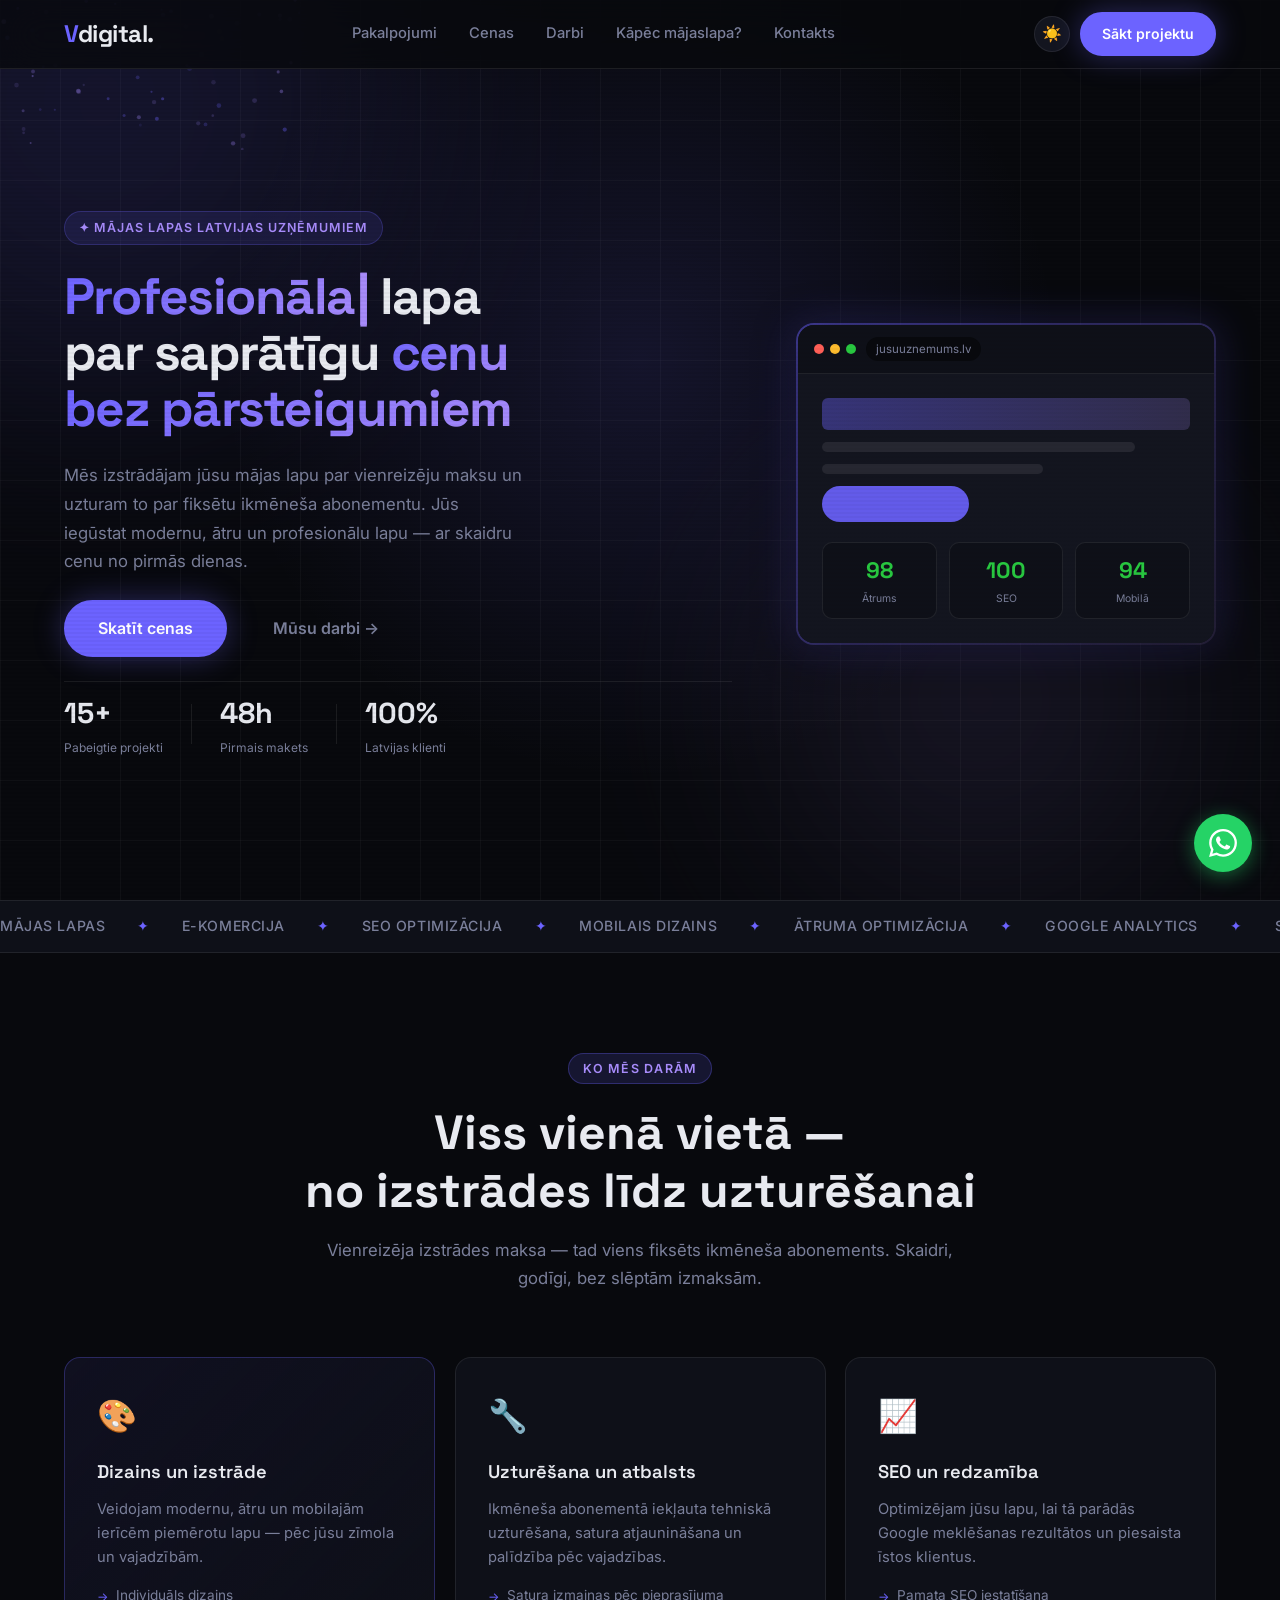
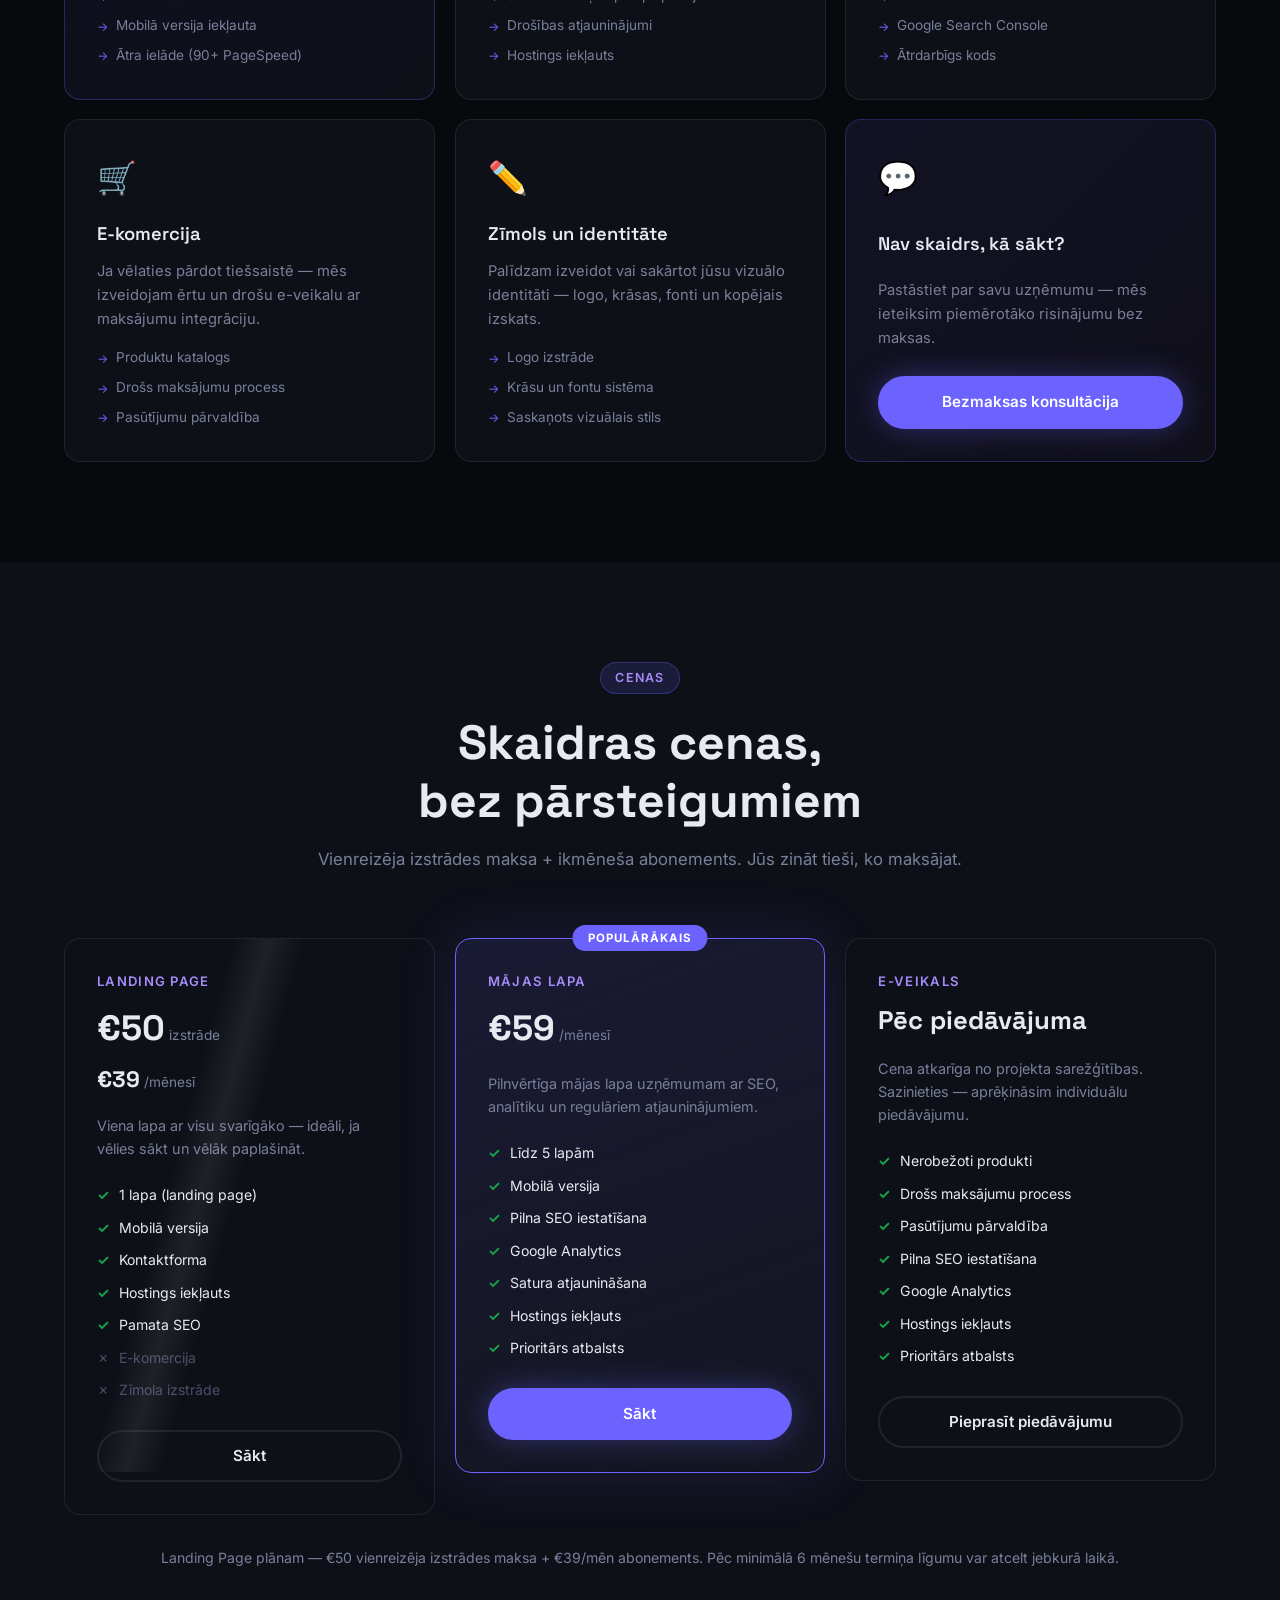
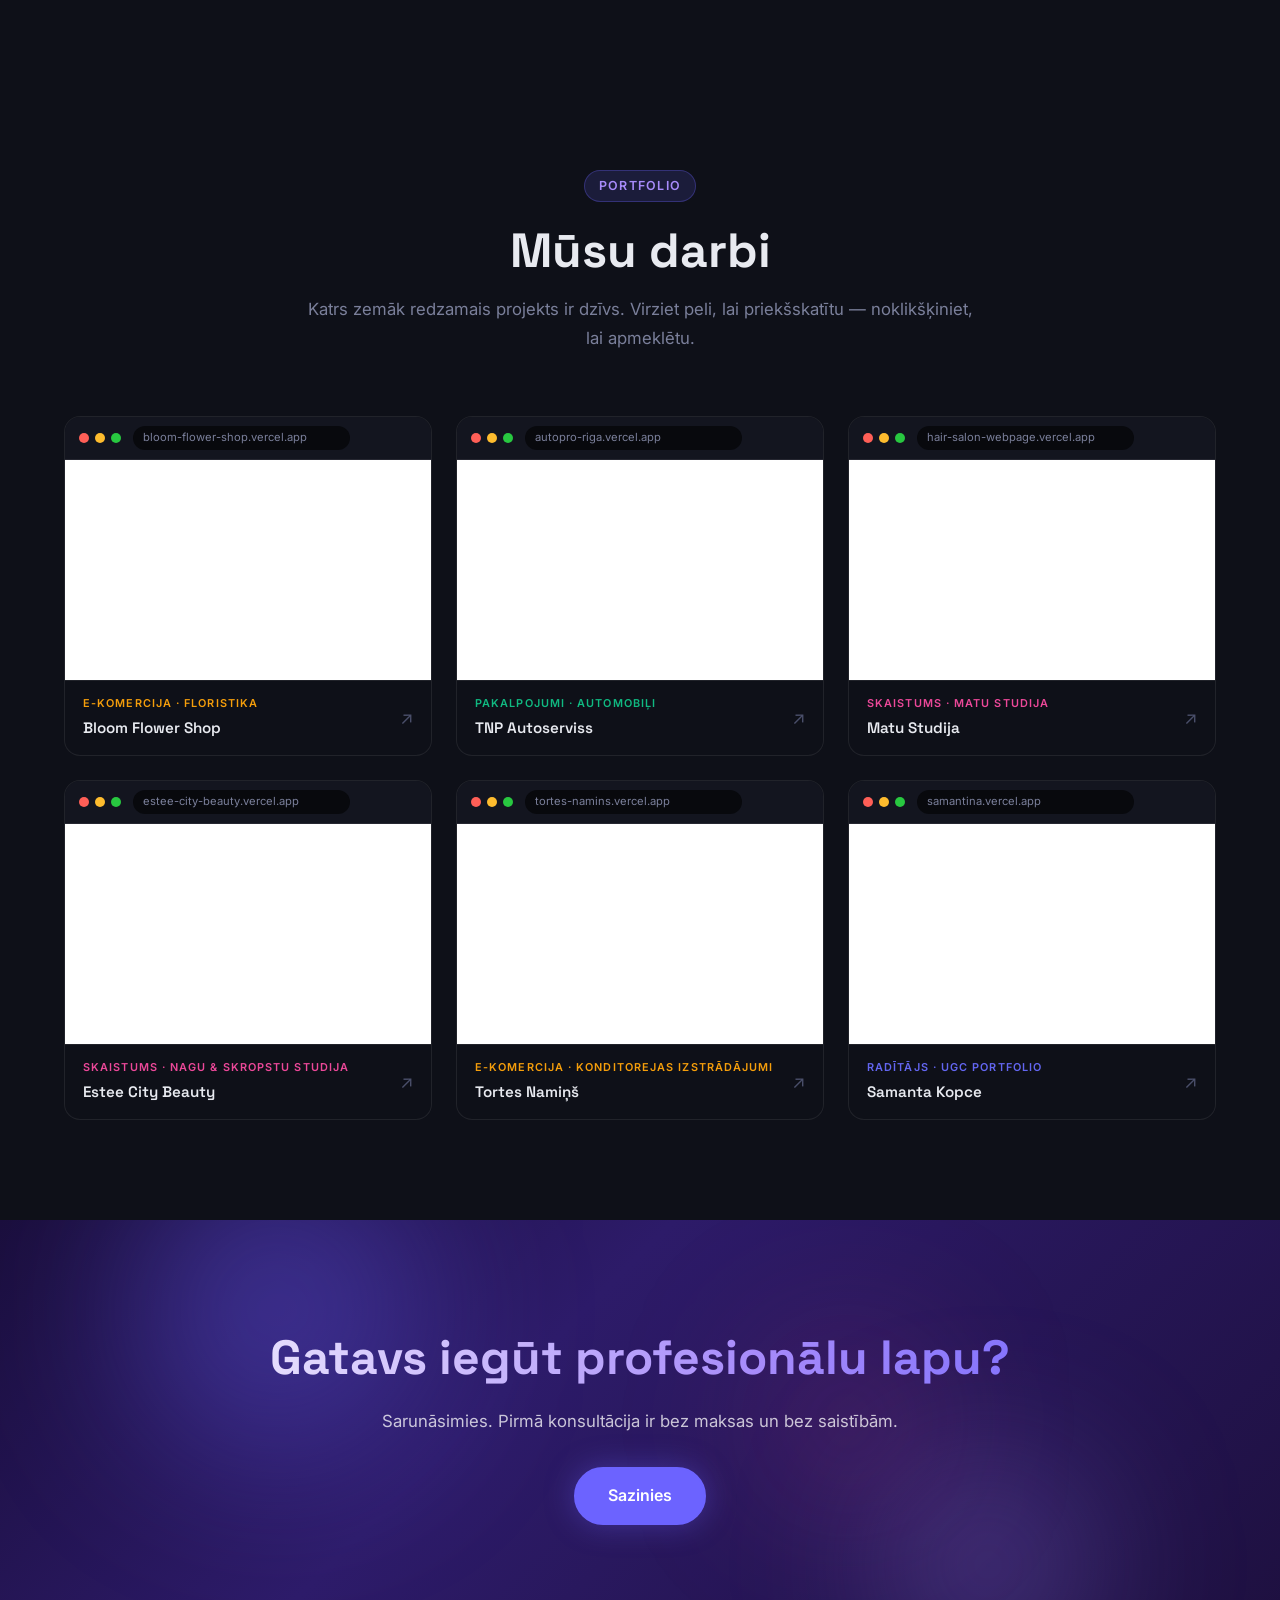
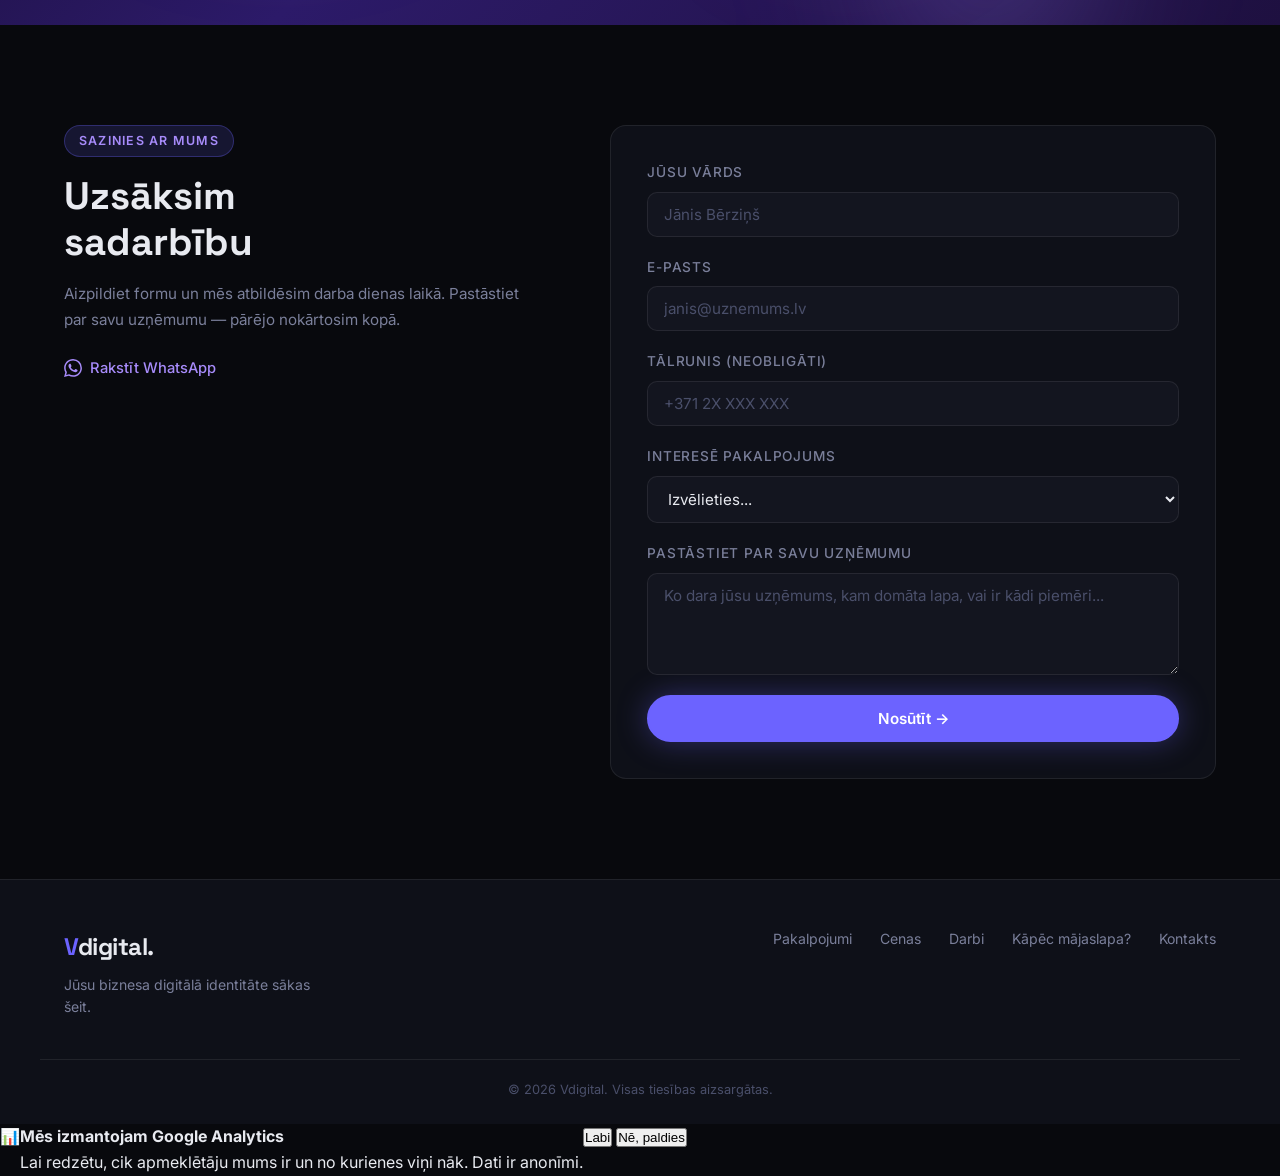
==== commit 7784206f: "feat: add Kāpēc mājaslapa? link to nav, mobile menu and footer" ====
--- a/index.html
+++ b/index.html
@@ -163,6 +163,7 @@
         <a href="#services">Pakalpojumi</a>
         <a href="#packages">Cenas</a>
         <a href="#work">Darbi</a>
+        <a href="/kapec-mais-lapa">Kāpēc mājaslapa?</a>
         <a href="#contact">Kontakts</a>
       </nav>
       <div class="nav__actions">
@@ -179,6 +180,7 @@
     <a href="#services" class="mobile-menu__link">Pakalpojumi</a>
     <a href="#packages" class="mobile-menu__link">Cenas</a>
     <a href="#work" class="mobile-menu__link">Darbi</a>
+    <a href="/kapec-mais-lapa" class="mobile-menu__link">Kāpēc mājaslapa?</a>
     <a href="#contact" class="mobile-menu__link">Kontakts</a>
     <a href="#contact" class="btn btn--primary">Sākt projektu</a>
   </div>
@@ -519,6 +521,7 @@
         <a href="#services">Pakalpojumi</a>
         <a href="#packages">Cenas</a>
         <a href="#work">Darbi</a>
+        <a href="/kapec-mais-lapa">Kāpēc mājaslapa?</a>
         <a href="#contact">Kontakts</a>
       </div>
     </div>
--- a/css/base.css
+++ b/css/base.css
@@ -0,0 +1,80 @@
+/* =============================================
+   BASE — variables, reset, typography, body
+   ============================================= */
+
+*, *::before, *::after { box-sizing: border-box; margin: 0; padding: 0; }
+
+/* ── DARK MODE (default) ── */
+:root {
+  --bg: #08090d;
+  --bg-2: #0e1018;
+  --bg-3: #13151f;
+  --border: rgba(255,255,255,0.08);
+  --accent: #6c63ff;
+  --accent-2: #a78bfa;
+  --accent-glow: rgba(108,99,255,0.35);
+  --text: #e8eaf0;
+  --text-muted: #7a7f9a;
+  --text-dim: #4a4f6a;
+  --white: #ffffff;
+  --radius: 16px;
+  --radius-sm: 10px;
+  --radius-pill: 999px;
+  --font-body: 'Inter', sans-serif;
+  --font-display: 'Space Grotesk', sans-serif;
+  --transition: 0.22s cubic-bezier(0.4,0,0.2,1);
+  --shadow-card: 0 4px 40px rgba(0,0,0,0.5);
+  --services-bg: var(--bg);
+  --packages-bg: var(--bg-2);
+  --work-bg: var(--bg-2);
+  --contact-bg: var(--bg);
+  --nav-bg-idle: rgba(8,9,13,0.8);
+  --nav-bg-scroll: rgba(8,9,13,0.97);
+  --hero-grid-color: rgba(255,255,255,0.03);
+  --card-shadow-hover: 0 20px 60px rgba(0,0,0,0.4);
+  --form-bg: var(--bg-2);
+}
+
+/* ── LIGHT MODE ── */
+[data-theme="light"] {
+  --bg: #f5f6fa;
+  --bg-2: #ffffff;
+  --bg-3: #eef0f7;
+  --border: rgba(0,0,0,0.09);
+  --accent: #5b52f0;
+  --accent-2: #7c6ff7;
+  --accent-glow: rgba(91,82,240,0.2);
+  --text: #1a1b2e;
+  --text-muted: #5a5f7a;
+  --text-dim: #9a9fb8;
+  --white: #1a1b2e;
+  --shadow-card: 0 4px 32px rgba(0,0,0,0.1);
+  --services-bg: #f0f1f8;
+  --packages-bg: #e8eaf5;
+  --work-bg: #f5f6fa;
+  --contact-bg: #ffffff;
+  --nav-bg-idle: rgba(255,255,255,0.85);
+  --nav-bg-scroll: rgba(255,255,255,0.98);
+  --hero-grid-color: rgba(0,0,0,0.04);
+  --card-shadow-hover: 0 20px 60px rgba(91,82,240,0.15);
+  --form-bg: #f0f1f8;
+}
+
+html { scroll-behavior: smooth; font-size: 16px; }
+body {
+  background: var(--bg); color: var(--text);
+  font-family: var(--font-body); line-height: 1.6;
+  -webkit-font-smoothing: antialiased; overflow-x: hidden;
+  transition: background 0.3s ease, color 0.3s ease;
+}
+a { text-decoration: none; color: inherit; }
+ul { list-style: none; }
+img { max-width: 100%; display: block; }
+.container { width: 100%; max-width: 1200px; margin: 0 auto; padding: 0 24px; }
+
+/* ---------- SECTION BASE ---------- */
+.section { padding: 100px 0; }
+.section-header { text-align: center; max-width: 680px; margin: 0 auto 64px; }
+.section-badge { display: inline-block; background: rgba(108,99,255,0.15); color: var(--accent-2); border: 1px solid rgba(108,99,255,0.3); border-radius: var(--radius-pill); font-size: 0.78rem; font-weight: 600; letter-spacing: 0.1em; text-transform: uppercase; padding: 5px 14px; margin-bottom: 20px; }
+.section-title { font-family: var(--font-display); font-size: clamp(2rem, 4vw, 3rem); font-weight: 700; line-height: 1.2; color: var(--text); margin-bottom: 16px; }
+.section-sub { color: var(--text-muted); font-size: 1.05rem; line-height: 1.7; }
--- a/css/utilities.css
+++ b/css/utilities.css
@@ -0,0 +1,48 @@
+/* =============================================
+   UTILITIES — buttons, theme toggle, marquee,
+   whatsapp float, scroll animations
+   ============================================= */
+
+/* ---------- BUTTONS ---------- */
+.btn { display: inline-flex; align-items: center; justify-content: center; gap: 8px; padding: 12px 24px; border-radius: var(--radius-pill); font-family: var(--font-body); font-weight: 600; font-size: 0.95rem; cursor: pointer; transition: var(--transition); border: 2px solid transparent; white-space: nowrap; }
+.btn--primary { background: var(--accent); color: #fff; border-color: var(--accent); box-shadow: 0 0 30px var(--accent-glow); }
+.btn--primary:hover { background: var(--accent-2); border-color: var(--accent-2); transform: translateY(-1px); }
+.btn--outline { background: transparent; color: var(--text); border-color: var(--border); }
+.btn--outline:hover { border-color: var(--accent); color: var(--accent); transform: translateY(-1px); }
+.btn--ghost { background: transparent; color: var(--text-muted); border-color: transparent; }
+.btn--ghost:hover { color: var(--text); }
+.btn--lg { padding: 14px 32px; font-size: 1rem; }
+.btn--full { width: 100%; }
+
+/* ---------- THEME TOGGLE ---------- */
+.theme-toggle {
+  background: var(--bg-3);
+  border: 1px solid var(--border);
+  border-radius: var(--radius-pill);
+  width: 36px; height: 36px;
+  display: flex; align-items: center; justify-content: center;
+  cursor: pointer; font-size: 1rem;
+  transition: background var(--transition), border-color var(--transition), transform 0.2s ease;
+  flex-shrink: 0;
+  line-height: 1;
+}
+.theme-toggle:hover { border-color: var(--accent); transform: rotate(20deg) scale(1.1); }
+
+/* ---------- WHATSAPP FLOAT ---------- */
+.whatsapp-float { position: fixed; bottom: 28px; right: 28px; z-index: 200; width: 58px; height: 58px; background: #25d366; border-radius: 50%; display: flex; align-items: center; justify-content: center; color: #fff; box-shadow: 0 4px 20px rgba(37,211,102,0.45); transition: transform 0.2s ease, box-shadow 0.2s ease; }
+.whatsapp-float:hover { transform: scale(1.1); box-shadow: 0 6px 28px rgba(37,211,102,0.65); }
+.whatsapp-float__tooltip { position: absolute; right: 68px; background: #1a1a1a; color: #fff; font-size: 0.8rem; font-weight: 500; white-space: nowrap; padding: 6px 12px; border-radius: 8px; opacity: 0; pointer-events: none; transition: opacity 0.2s ease; }
+.whatsapp-float:hover .whatsapp-float__tooltip { opacity: 1; }
+.whatsapp-float::before {
+  content: ''; position: absolute; inset: -4px; border-radius: 50%;
+  border: 2px solid #25d366; opacity: 0;
+  animation: wa-pulse 2.5s ease-out infinite;
+}
+@keyframes wa-pulse { 0%{transform:scale(1);opacity:0.7} 100%{transform:scale(1.7);opacity:0} }
+
+/* ---------- MARQUEE ---------- */
+.marquee-wrap { overflow: hidden; border-top: 1px solid var(--border); border-bottom: 1px solid var(--border); background: var(--bg-2); padding: 14px 0; transition: background 0.3s ease; }
+.marquee { display: flex; gap: 32px; white-space: nowrap; animation: marquee 28s linear infinite; width: max-content; }
+.marquee span { font-size: 0.88rem; font-weight: 500; color: var(--text-muted); letter-spacing: 0.04em; text-transform: uppercase; }
+.marquee .sep { color: var(--accent); }
+@keyframes marquee { from{transform:translateX(0)} to{transform:translateX(-50%)} }
--- a/css/nav.css
+++ b/css/nav.css
@@ -0,0 +1,42 @@
+/* =============================================
+   NAV — navbar, mobile menu
+   ============================================= */
+
+.nav {
+  position: fixed; top: 0; left: 0; right: 0; z-index: 100;
+  background: var(--nav-bg-idle); backdrop-filter: blur(20px);
+  border-bottom: 1px solid var(--border);
+  transition: background var(--transition), border-color var(--transition);
+}
+.nav__inner { display: flex; align-items: center; justify-content: space-between; height: 68px; gap: 20px; }
+.nav__logo { font-family: var(--font-display); font-size: 1.5rem; font-weight: 700; color: var(--text); letter-spacing: -0.02em; }
+.nav__logo span { color: var(--accent); }
+.nav__links { display: flex; gap: 32px; }
+.nav__links a { color: var(--text-muted); font-size: 0.92rem; font-weight: 500; transition: color var(--transition); }
+.nav__links a:hover { color: var(--text); }
+.nav__cta { padding: 9px 20px; font-size: 0.88rem; }
+
+/* nav__actions groups toggle + cta + burger */
+.nav__actions {
+  display: flex; align-items: center; gap: 10px;
+  flex-shrink: 0;
+}
+
+.nav__burger { display: none; flex-direction: column; gap: 5px; background: none; border: none; cursor: pointer; padding: 4px; z-index: 101; }
+.nav__burger span { display: block; width: 24px; height: 2px; background: var(--text); border-radius: 2px; transition: var(--transition); }
+.nav__burger.active span:nth-child(1) { transform: translateY(7px) rotate(45deg); }
+.nav__burger.active span:nth-child(2) { opacity: 0; transform: scaleX(0); }
+.nav__burger.active span:nth-child(3) { transform: translateY(-7px) rotate(-45deg); }
+
+.mobile-menu {
+  display: flex; flex-direction: column; gap: 0;
+  position: fixed; top: 68px; left: 0; right: 0;
+  background: var(--bg-2); backdrop-filter: blur(24px);
+  border-bottom: 1px solid var(--border);
+  padding: 0; z-index: 99; max-height: 0; overflow: hidden;
+  transition: max-height 0.38s cubic-bezier(0.4,0,0.2,1), padding 0.3s ease, background 0.3s ease;
+}
+.mobile-menu.open { max-height: 420px; padding: 16px 24px 28px; gap: 4px; }
+.mobile-menu__link { color: var(--text-muted); font-size: 1.05rem; font-weight: 500; padding: 14px 0; border-bottom: 1px solid var(--border); transition: color var(--transition); display: block; }
+.mobile-menu__link:hover { color: var(--text); }
+.mobile-menu .btn { margin-top: 16px; width: 100%; justify-content: center; }
--- a/css/hero.css
+++ b/css/hero.css
@@ -0,0 +1,125 @@
+/* =============================================
+   HERO
+   ============================================= */
+
+.hero {
+  position: relative; min-height: 100vh;
+  display: flex; align-items: center; padding-top: 68px;
+  overflow: hidden; background: var(--bg); transition: background 0.3s ease;
+}
+.hero__spotlight {
+  position: absolute; inset: 0; pointer-events: none; z-index: 1;
+  background: radial-gradient(600px circle at var(--mx,50%) var(--my,40%), rgba(108,99,255,0.13) 0%, transparent 70%);
+}
+[data-theme="light"] .hero__spotlight {
+  background: radial-gradient(600px circle at var(--mx,50%) var(--my,40%), rgba(91,82,240,0.08) 0%, transparent 70%);
+}
+.hero__bg-grid {
+  position: absolute; inset: 0;
+  background-image: linear-gradient(var(--hero-grid-color) 1px,transparent 1px), linear-gradient(90deg,var(--hero-grid-color) 1px,transparent 1px);
+  background-size: 60px 60px; pointer-events: none; z-index: 0;
+}
+.hero::after {
+  content: ''; position: absolute; inset: 0; pointer-events: none; z-index: 3;
+  background: repeating-linear-gradient(0deg, transparent, transparent 2px, rgba(0,0,0,0.03) 2px, rgba(0,0,0,0.03) 4px);
+  animation: scanline-drift 12s linear infinite;
+}
+[data-theme="light"] .hero::after { opacity: 0.4; }
+@keyframes scanline-drift { from { background-position: 0 0; } to { background-position: 0 100px; } }
+
+#hero-particles { position: absolute; inset: 0; pointer-events: none; z-index: 0; opacity: 0.55; }
+[data-theme="light"] #hero-particles { opacity: 0.3; }
+.hero__glow { position: absolute; border-radius: 50%; filter: blur(120px); pointer-events: none; z-index: 0; }
+.hero__glow--1 { width: 600px; height: 600px; background: var(--accent); top: -200px; left: -200px; opacity: 0.13; animation: glow-pulse 6s ease-in-out infinite; }
+.hero__glow--2 { width: 400px; height: 400px; background: var(--accent-2); bottom: 0; right: 100px; opacity: 0.1; animation: glow-pulse 8s ease-in-out infinite reverse; }
+[data-theme="light"] .hero__glow--1 { opacity: 0.07; }
+[data-theme="light"] .hero__glow--2 { opacity: 0.06; }
+@keyframes glow-pulse { 0%,100% { opacity:0.1; transform:scale(1); } 50% { opacity:0.18; transform:scale(1.08); } }
+
+.hero__inner { position: relative; z-index: 2; display: flex; align-items: center; gap: 64px; padding: 80px 0; width: 100%; }
+.hero__left { flex: 1; display: flex; flex-direction: column; gap: 24px; min-width: 0; }
+.hero__right { flex: 0 0 420px; display: flex; align-items: center; justify-content: center; }
+
+.hero__badge {
+  display: inline-flex; align-items: center; gap: 6px;
+  background: rgba(108,99,255,0.12); border: 1px solid rgba(108,99,255,0.25);
+  border-radius: var(--radius-pill); padding: 6px 14px;
+  font-size: 0.78rem; font-weight: 600; color: var(--accent-2);
+  letter-spacing: 0.08em; text-transform: uppercase; width: fit-content;
+  animation: badge-in 0.7s cubic-bezier(0.4,0,0.2,1) both;
+}
+[data-theme="light"] .hero__badge { background: rgba(91,82,240,0.08); border-color: rgba(91,82,240,0.2); }
+@keyframes badge-in { from { opacity:0; transform:translateY(12px); } to { opacity:1; transform:none; } }
+
+.hero__headline {
+  font-family: var(--font-display);
+  font-size: clamp(2.4rem,4vw,3.8rem);
+  font-weight: 800; line-height: 1.1; letter-spacing: -0.03em; color: var(--text);
+  animation: hero-in 0.8s 0.1s cubic-bezier(0.4,0,0.2,1) both;
+}
+@keyframes hero-in { from { opacity:0; transform:translateY(20px); } to { opacity:1; transform:none; } }
+
+.hero__highlight {
+  background: linear-gradient(135deg, var(--accent), var(--accent-2));
+  -webkit-background-clip: text; -webkit-text-fill-color: transparent; background-clip: text;
+}
+
+.hero__typewriter {
+  display: inline-block;
+  background: linear-gradient(135deg, var(--accent), var(--accent-2));
+  -webkit-background-clip: text; -webkit-text-fill-color: transparent; background-clip: text;
+  position: relative;
+}
+.hero__typewriter::after { content: '|'; -webkit-text-fill-color: var(--accent-2); animation: blink 0.9s step-end infinite; margin-left: 2px; }
+@keyframes blink { 0%,100% { opacity:1; } 50% { opacity:0; } }
+
+@keyframes glitch-flicker {
+  0%   { text-shadow: 2px 0 #ff0060, -2px 0 #00eaff; transform: translateX(0); }
+  20%  { text-shadow: -2px 0 #ff0060, 2px 0 #00eaff; transform: translateX(-2px); }
+  40%  { text-shadow: 2px 0 #ff0060, -2px 0 #00eaff; transform: translateX(2px); }
+  60%  { text-shadow: -1px 0 #ff0060, 1px 0 #00eaff; transform: translateX(0); }
+  80%  { text-shadow: 1px 0 #ff0060; transform: translateX(1px); }
+  100% { text-shadow: none; transform: translateX(0); }
+}
+.hero__headline.glitch {
+  animation: hero-in 0.8s 0.1s cubic-bezier(0.4,0,0.2,1) both,
+             glitch-flicker 0.06s 1.2s steps(1) 5;
+}
+
+.hero__sub { color: var(--text-muted); font-size: 1.05rem; line-height: 1.7; max-width: 460px; animation: hero-in 0.8s 0.2s cubic-bezier(0.4,0,0.2,1) both; }
+.hero__actions { display: flex; gap: 12px; flex-wrap: wrap; animation: hero-in 0.8s 0.3s cubic-bezier(0.4,0,0.2,1) both; }
+.hero__stats { display: flex; align-items: center; gap: 28px; padding-top: 8px; border-top: 1px solid var(--border); animation: hero-in 0.8s 0.4s cubic-bezier(0.4,0,0.2,1) both; }
+.stat__num { display: block; font-family: var(--font-display); font-size: 1.8rem; font-weight: 700; color: var(--text); }
+.stat__label { display: block; font-size: 0.75rem; color: var(--text-muted); margin-top: 2px; }
+.stat__divider { width: 1px; height: 40px; background: var(--border); flex-shrink: 0; }
+
+/* ---------- PREVIEW CARD ---------- */
+.preview-card-wrap {
+  position: relative; width: 100%;
+  border-radius: calc(var(--radius) + 2px); padding: 2px;
+  background: linear-gradient(135deg,rgba(108,99,255,0.6),rgba(167,139,250,0.2),rgba(108,99,255,0.5));
+  background-size: 200% 200%;
+  animation: border-spin 4s linear infinite, float 4s ease-in-out infinite;
+  box-shadow: 0 0 40px rgba(108,99,255,0.25);
+}
+[data-theme="light"] .preview-card-wrap {
+  background: linear-gradient(135deg,rgba(91,82,240,0.5),rgba(124,111,247,0.15),rgba(91,82,240,0.4));
+  box-shadow: 0 8px 48px rgba(91,82,240,0.18);
+}
+@keyframes border-spin { 0%{background-position:0% 50%} 50%{background-position:100% 50%} 100%{background-position:0% 50%} }
+.preview-card { background: var(--bg-3); border-radius: var(--radius); overflow: hidden; width: 100%; box-shadow: var(--shadow-card); animation: float 4s ease-in-out infinite; }
+@keyframes float { 0%,100%{transform:translateY(0)} 50%{transform:translateY(-12px)} }
+.preview-card__bar { display: flex; align-items: center; gap: 6px; padding: 12px 16px; background: var(--bg-2); border-bottom: 1px solid var(--border); }
+.dot { width: 10px; height: 10px; border-radius: 50%; }
+.dot--red{background:#ff5f57} .dot--yellow{background:#febc2e} .dot--green{background:#28c840}
+.preview-card__url { font-size: 0.72rem; color: var(--text-muted); background: var(--bg); border-radius: var(--radius-pill); padding: 3px 10px; margin-left: 4px; }
+.preview-card__body { padding: 24px; display: flex; flex-direction: column; gap: 12px; background: var(--bg-3); }
+.preview-line { border-radius: 6px; height: 12px; background: var(--border); }
+.preview-line--hero { height: 32px; background: linear-gradient(90deg,rgba(108,99,255,0.4),rgba(167,139,250,0.2)); }
+.preview-line--sub { height: 10px; width: 85%; }
+.preview-line--short { width: 60%; }
+.preview-line--btn { height: 36px; width: 40%; background: var(--accent); border-radius: var(--radius-pill); opacity: 0.9; }
+.preview-metrics { display: flex; gap: 12px; margin-top: 8px; }
+.preview-metric { flex: 1; background: var(--bg-2); border: 1px solid var(--border); border-radius: var(--radius-sm); padding: 10px; text-align: center; }
+.preview-metric__val { font-family: var(--font-display); font-size: 1.4rem; font-weight: 700; color: #28c840; }
+.preview-metric__label { font-size: 0.65rem; color: var(--text-muted); margin-top: 2px; }
--- a/css/services.css
+++ b/css/services.css
@@ -0,0 +1,36 @@
+/* =============================================
+   SERVICES
+   ============================================= */
+
+.services { background: var(--services-bg); transition: background 0.3s ease; }
+.services__grid { display: grid; grid-template-columns: repeat(3,1fr); gap: 20px; }
+
+.service-card {
+  background: var(--bg-2); border: 1px solid var(--border);
+  border-radius: var(--radius); padding: 32px; position: relative; overflow: hidden;
+  transition: background var(--transition), transform var(--transition), box-shadow var(--transition);
+  transform-style: preserve-3d;
+  will-change: transform;
+}
+.service-card::before {
+  content: ''; position: absolute; top: 0; left: -100%; width: 100%; height: 2px;
+  background: linear-gradient(90deg, transparent, var(--accent), var(--accent-2), transparent);
+  transition: left 0.5s ease;
+}
+.service-card:hover::before { left: 100%; }
+.service-card:hover { transform: translateY(-4px); box-shadow: var(--card-shadow-hover); }
+.service-card--featured { border-color: rgba(108,99,255,0.3); background: linear-gradient(135deg,rgba(108,99,255,0.08),var(--bg-2)); }
+.service-card--cta { display: flex; flex-direction: column; justify-content: space-between; background: linear-gradient(135deg,rgba(108,99,255,0.1),rgba(167,139,250,0.05)); border-color: rgba(108,99,255,0.25); }
+.service-card__icon { font-size: 2rem; margin-bottom: 16px; display: block; transition: transform 0.3s ease; }
+.service-card:hover .service-card__icon { transform: scale(1.15) rotate(-5deg); }
+.service-card h3 { font-family: var(--font-display); font-size: 1.15rem; font-weight: 600; color: var(--text); margin-bottom: 10px; }
+.service-card p { color: var(--text-muted); font-size: 0.92rem; line-height: 1.65; margin-bottom: 16px; }
+.service-card__list { display: flex; flex-direction: column; gap: 8px; }
+.service-card__list li { color: var(--text-muted); font-size: 0.85rem; display: flex; align-items: center; gap: 8px; }
+.service-card__list li::before { content: '→'; color: var(--accent); font-size: 0.75rem; }
+
+[data-theme="light"] .service-card { background: #fff; border-color: rgba(0,0,0,0.07); box-shadow: 0 2px 16px rgba(0,0,0,0.06); }
+[data-theme="light"] .service-card:hover { box-shadow: 0 12px 40px rgba(91,82,240,0.14); border-color: rgba(91,82,240,0.3); }
+[data-theme="light"] .service-card--featured { background: linear-gradient(135deg,rgba(91,82,240,0.06),#fff); border-color: rgba(91,82,240,0.2); }
+[data-theme="light"] .service-card--cta { background: linear-gradient(135deg,rgba(91,82,240,0.08),rgba(124,111,247,0.04)); border-color: rgba(91,82,240,0.2); }
+[data-theme="light"] .service-card__icon { filter: drop-shadow(0 2px 6px rgba(91,82,240,0.2)); }
--- a/css/packages.css
+++ b/css/packages.css
@@ -0,0 +1,65 @@
+/* =============================================
+   PACKAGES
+   ============================================= */
+
+.packages { background: var(--packages-bg); transition: background 0.3s ease; }
+
+.packages__grid {
+  display: grid; grid-template-columns: repeat(3,1fr); gap: 20px;
+  align-items: start;
+  overflow: visible;
+}
+
+.package-card {
+  background: var(--bg-2); border: 1px solid var(--border);
+  border-radius: var(--radius); padding: 32px; position: relative;
+  overflow: hidden;
+  transition: background var(--transition), border-color var(--transition), transform var(--transition), box-shadow var(--transition);
+}
+.package-card::after {
+  content: ''; position: absolute; inset: 0; border-radius: var(--radius); pointer-events: none; z-index: 0;
+  background: radial-gradient(300px circle at var(--cx,50%) var(--cy,50%), rgba(108,99,255,0.07) 0%, transparent 70%);
+  opacity: 0; transition: opacity 0.3s ease;
+}
+.package-card:hover::after { opacity: 1; }
+.package-card > * { position: relative; z-index: 1; }
+.package-card:hover { transform: translateY(-4px); border-color: rgba(108,99,255,0.3); }
+
+.package-card--featured {
+  overflow: visible;
+  border-color: var(--accent);
+  background: linear-gradient(160deg,rgba(108,99,255,0.12),var(--bg-3));
+  box-shadow: 0 0 60px rgba(108,99,255,0.15); transform: scale(1.03);
+}
+.package-card--featured::before {
+  content: ''; position: absolute; top: 0; left: -100%; width: 60%; height: 100%; z-index: 2;
+  background: linear-gradient(105deg, transparent 40%, rgba(255,255,255,0.07) 50%, transparent 60%);
+  animation: shimmer-streak 3s ease-in-out infinite;
+  pointer-events: none;
+  clip-path: inset(0 0 0 0 round var(--radius));
+}
+@keyframes shimmer-streak { 0%{left:-60%} 60%,100%{left:150%} }
+.package-card--featured:hover { transform: scale(1.03) translateY(-4px); }
+
+.package-card__badge {
+  position: absolute; top: -14px; left: 50%; transform: translateX(-50%);
+  background: var(--accent); color: #fff;
+  font-size: 0.72rem; font-weight: 700; letter-spacing: 0.08em; text-transform: uppercase;
+  padding: 4px 16px; border-radius: var(--radius-pill);
+  white-space: nowrap; z-index: 10;
+}
+
+.package-card__header { margin-bottom: 16px; }
+.package-card__tier { display: block; font-size: 0.82rem; font-weight: 600; color: var(--accent-2); text-transform: uppercase; letter-spacing: 0.1em; margin-bottom: 8px; }
+.package-card__price { display: flex; align-items: baseline; gap: 4px; }
+.price-num { font-family: var(--font-display); font-size: 2.2rem; font-weight: 700; color: var(--text); }
+.price-period { font-size: 0.85rem; color: var(--text-muted); }
+.package-card__desc { color: var(--text-muted); font-size: 0.9rem; line-height: 1.6; margin-bottom: 24px; }
+.package-card__features { display: flex; flex-direction: column; gap: 10px; margin-bottom: 28px; }
+.package-card__features li { display: flex; align-items: center; gap: 10px; font-size: 0.88rem; color: var(--text); }
+.package-card__features .check { color: #16a34a; font-weight: 700; }
+.package-card__features .faded { color: var(--text-dim); }
+
+[data-theme="light"] .package-card { background: #fff; border-color: rgba(0,0,0,0.08); box-shadow: 0 2px 16px rgba(0,0,0,0.06); }
+[data-theme="light"] .package-card--featured { background: linear-gradient(160deg,rgba(91,82,240,0.1),#fff); border-color: var(--accent); box-shadow: 0 8px 48px rgba(91,82,240,0.2); }
+[data-theme="light"] .package-card::after { background: radial-gradient(300px circle at var(--cx,50%) var(--cy,50%), rgba(91,82,240,0.06) 0%, transparent 70%); }
--- a/css/portfolio.css
+++ b/css/portfolio.css
@@ -0,0 +1,51 @@
+/* =============================================
+   PORTFOLIO
+   ============================================= */
+
+.work { background: var(--work-bg); transition: background 0.3s ease; }
+.work__filters { display: flex; gap: 10px; flex-wrap: wrap; justify-content: center; margin-bottom: 48px; }
+.filter-btn { background: var(--bg-2); border: 1px solid var(--border); color: var(--text-muted); border-radius: var(--radius-pill); padding: 8px 20px; font-size: 0.85rem; font-weight: 500; font-family: var(--font-body); cursor: pointer; transition: var(--transition); }
+.filter-btn:hover { border-color: var(--accent); color: var(--text); }
+.filter-btn--active { background: var(--accent); border-color: var(--accent); color: #fff; }
+.work__grid { display: grid; grid-template-columns: repeat(3,1fr); gap: 24px; }
+
+.work-card {
+  display: block; border-radius: var(--radius); overflow: hidden;
+  background: var(--bg-2); border: 1px solid var(--border);
+  transition: box-shadow 0.3s ease, border-color 0.3s ease, opacity 0.3s ease;
+  cursor: pointer; will-change: transform;
+}
+.work-card:hover { box-shadow: var(--card-shadow-hover); border-color: rgba(108,99,255,0.4); }
+.work-card.hidden { opacity: 0; pointer-events: none; transform: scale(0.96) !important; }
+
+/* Per-category tag colours */
+.work-card[data-category="ecommerce"] .work-card__tag { color: #f59e0b; }
+.work-card[data-category="beauty"]    .work-card__tag { color: #ec4899; }
+.work-card[data-category="services"]  .work-card__tag { color: #10b981; }
+.work-card[data-category="creator"]   .work-card__tag { color: #6366f1; }
+
+[data-theme="light"] .work-card[data-category="ecommerce"] .work-card__tag { background: rgba(245,158,11,0.12); padding: 2px 8px; border-radius: var(--radius-pill); display: inline-block; }
+[data-theme="light"] .work-card[data-category="beauty"]    .work-card__tag { background: rgba(236,72,153,0.1);  padding: 2px 8px; border-radius: var(--radius-pill); display: inline-block; }
+[data-theme="light"] .work-card[data-category="services"]  .work-card__tag { background: rgba(16,185,129,0.1);  padding: 2px 8px; border-radius: var(--radius-pill); display: inline-block; }
+[data-theme="light"] .work-card[data-category="creator"]   .work-card__tag { background: rgba(99,102,241,0.1);  padding: 2px 8px; border-radius: var(--radius-pill); display: inline-block; }
+
+[data-theme="light"] .work-card[data-category="ecommerce"]:hover { border-color: rgba(245,158,11,0.4); box-shadow: 0 16px 48px rgba(245,158,11,0.12); }
+[data-theme="light"] .work-card[data-category="beauty"]:hover    { border-color: rgba(236,72,153,0.3); box-shadow: 0 16px 48px rgba(236,72,153,0.1); }
+[data-theme="light"] .work-card[data-category="services"]:hover  { border-color: rgba(16,185,129,0.3); box-shadow: 0 16px 48px rgba(16,185,129,0.1); }
+[data-theme="light"] .work-card[data-category="creator"]:hover   { border-color: rgba(99,102,241,0.3); box-shadow: 0 16px 48px rgba(99,102,241,0.12); }
+
+.browser-frame { display: flex; flex-direction: column; }
+.browser-bar { display: flex; align-items: center; gap: 6px; padding: 9px 14px; background: var(--bg-3); border-bottom: 1px solid var(--border); flex-shrink: 0; }
+.browser-url { flex: 1; font-size: 0.7rem; color: var(--text-muted); background: var(--bg); border-radius: var(--radius-pill); padding: 3px 10px; margin-left: 6px; overflow: hidden; text-overflow: ellipsis; white-space: nowrap; }
+.browser-visit { font-size: 0.68rem; font-weight: 600; color: var(--accent-2); opacity: 0; transition: opacity 0.2s ease; white-space: nowrap; }
+.work-card:hover .browser-visit { opacity: 1; }
+.browser-viewport { position: relative; width: 100%; height: 220px; overflow: hidden; background: #fff; }
+.browser-viewport iframe { position: absolute; top: 0; left: 0; width: 1280px; height: 900px; border: none; transform-origin: top left; transform: scale(0.295); pointer-events: none; transition: transform 0.6s cubic-bezier(0.4,0,0.2,1); }
+.work-card:hover .browser-viewport iframe { transform: scale(0.295) translateY(-180px); }
+.work-card__meta { display: flex; align-items: center; justify-content: space-between; padding: 14px 18px; border-top: 1px solid var(--border); }
+.work-card__tag { display: block; font-size: 0.68rem; font-weight: 600; text-transform: uppercase; letter-spacing: 0.1em; margin-bottom: 4px; color: var(--accent-2); }
+.work-card__meta h4 { font-family: var(--font-display); font-size: 0.95rem; font-weight: 600; color: var(--text); }
+.work-card__arrow { font-size: 1.1rem; color: var(--text-dim); transition: color 0.2s ease, transform 0.2s ease; }
+.work-card:hover .work-card__arrow { color: var(--accent-2); transform: translate(3px,-3px); }
+[data-theme="light"] .work-card { background: #fff; border-color: rgba(0,0,0,0.08); box-shadow: 0 2px 16px rgba(0,0,0,0.06); }
+[data-theme="light"] .browser-bar { background: #f0f1f8; }
--- a/css/cta.css
+++ b/css/cta.css
@@ -0,0 +1,45 @@
+/* =============================================
+   CTA BANNER
+   ============================================= */
+
+.cta-banner {
+  position: relative; overflow: hidden; padding: 100px 0; text-align: center;
+  background: linear-gradient(135deg,#1a0e3c 0%,#2d1b69 40%,#1e1040 100%);
+}
+[data-theme="light"] .cta-banner {
+  background: linear-gradient(135deg,#5b52f0 0%,#7c6ff7 40%,#a78bfa 100%);
+}
+.cta-banner__orb {
+  position: absolute; border-radius: 50%; filter: blur(80px); pointer-events: none;
+  animation: orb-drift 10s ease-in-out infinite alternate;
+}
+.cta-banner__orb--1 { width: 300px; height: 300px; background: rgba(108,99,255,0.35); top: -60px; left: 10%; animation-duration: 9s; }
+.cta-banner__orb--2 { width: 200px; height: 200px; background: rgba(167,139,250,0.3); bottom: -40px; right: 15%; animation-duration: 11s; animation-delay: -3s; }
+.cta-banner__orb--3 { width: 160px; height: 160px; background: rgba(236,72,153,0.2); top: 30%; left: 60%; animation-duration: 13s; animation-delay: -6s; }
+@keyframes orb-drift {
+  0%   { transform: translate(0,0) scale(1); }
+  33%  { transform: translate(30px,-20px) scale(1.1); }
+  66%  { transform: translate(-20px,15px) scale(0.95); }
+  100% { transform: translate(10px,-10px) scale(1.05); }
+}
+[data-theme="light"] .cta-banner__orb--1 { background: rgba(255,255,255,0.25); }
+[data-theme="light"] .cta-banner__orb--2 { background: rgba(255,255,255,0.2); }
+[data-theme="light"] .cta-banner__orb--3 { background: rgba(255,200,100,0.2); }
+
+.cta-banner__inner { position: relative; z-index: 1; }
+.cta-banner__inner h2 {
+  font-family: var(--font-display); font-size: clamp(2rem,4vw,3rem); font-weight: 700; margin-bottom: 12px;
+  background: linear-gradient(90deg, #fff 0%, #a78bfa 30%, #6c63ff 50%, #a78bfa 70%, #fff 100%);
+  background-size: 200% auto;
+  -webkit-background-clip: text; -webkit-text-fill-color: transparent; background-clip: text;
+  animation: gradient-flow 4s linear infinite;
+}
+@keyframes gradient-flow { 0%{background-position:0% center} 100%{background-position:200% center} }
+[data-theme="light"] .cta-banner__inner h2 {
+  background: linear-gradient(90deg,#fff 0%,#e0d7ff 30%,#fff 50%,#e0d7ff 70%,#fff 100%);
+  background-size: 200% auto; animation: gradient-flow 4s linear infinite;
+  -webkit-background-clip: text; -webkit-text-fill-color: transparent; background-clip: text;
+}
+.cta-banner__inner p { color: rgba(255,255,255,0.75); font-size: 1.05rem; margin-bottom: 32px; }
+[data-theme="light"] .cta-banner__inner .btn--primary { background: #fff; color: var(--accent); border-color: #fff; box-shadow: 0 0 30px rgba(255,255,255,0.3); }
+[data-theme="light"] .cta-banner__inner .btn--primary:hover { background: rgba(255,255,255,0.9); }
--- a/css/contact.css
+++ b/css/contact.css
@@ -0,0 +1,46 @@
+/* =============================================
+   CONTACT
+   ============================================= */
+
+.contact { background: var(--contact-bg); transition: background 0.3s ease; }
+.contact__inner { display: grid; grid-template-columns: 1fr 1.3fr; gap: 80px; align-items: start; }
+.contact__left .section-badge { margin-bottom: 16px; }
+.contact__left .section-title { text-align: left; font-size: clamp(1.8rem,3vw,2.4rem); }
+.contact__left > p { color: var(--text-muted); font-size: 0.95rem; line-height: 1.7; margin-bottom: 24px; }
+.contact__info a { color: var(--accent-2); font-size: 0.92rem; font-weight: 500; }
+.contact__info a:hover { text-decoration: underline; }
+.contact__whatsapp { display: inline-flex; align-items: center; gap: 8px; }
+.contact__form {
+  display: flex; flex-direction: column; gap: 20px;
+  background: var(--form-bg); border: 1px solid var(--border);
+  border-radius: var(--radius); padding: 36px;
+  transition: background 0.3s ease, border-color 0.3s ease;
+}
+[data-theme="light"] .contact__form { background: #fff; border-color: rgba(0,0,0,0.08); box-shadow: 0 4px 32px rgba(0,0,0,0.07); }
+
+.form-group { display: flex; flex-direction: column; gap: 0; position: relative; }
+.form-group label {
+  font-size: 0.85rem; font-weight: 500; color: var(--text-muted);
+  text-transform: uppercase; letter-spacing: 0.06em;
+  margin-bottom: 8px; transition: color var(--transition);
+}
+.form-group:focus-within label { color: var(--accent); }
+[data-theme="light"] .form-group label { color: var(--text-muted); }
+[data-theme="light"] .form-group:focus-within label { color: var(--accent); }
+
+.form-group input, .form-group select, .form-group textarea {
+  background: var(--bg-3); border: 1px solid var(--border);
+  border-radius: var(--radius-sm); color: var(--text); font-family: var(--font-body);
+  font-size: 0.95rem; padding: 12px 16px; outline: none;
+  transition: border-color var(--transition), background var(--transition), box-shadow var(--transition);
+  resize: vertical;
+}
+.form-group input:focus, .form-group select:focus, .form-group textarea:focus {
+  border-color: var(--accent);
+  box-shadow: 0 0 0 3px var(--accent-glow);
+}
+[data-theme="light"] .form-group input,
+[data-theme="light"] .form-group select,
+[data-theme="light"] .form-group textarea { background: #f5f6fa; border-color: rgba(0,0,0,0.1); }
+.form-group input::placeholder, .form-group textarea::placeholder { color: var(--text-dim); }
+.form-group select option { background: var(--bg-3); }
--- a/css/footer.css
+++ b/css/footer.css
@@ -0,0 +1,11 @@
+/* =============================================
+   FOOTER
+   ============================================= */
+
+.footer { background: var(--bg-2); border-top: 1px solid var(--border); padding: 48px 0 24px; transition: background 0.3s ease; }
+.footer__inner { display: flex; justify-content: space-between; align-items: flex-start; margin-bottom: 40px; gap: 32px; flex-wrap: wrap; }
+.footer__left p { color: var(--text-muted); font-size: 0.88rem; margin-top: 8px; max-width: 260px; }
+.footer__links { display: flex; gap: 28px; flex-wrap: wrap; }
+.footer__links a { color: var(--text-muted); font-size: 0.88rem; transition: color var(--transition); }
+.footer__links a:hover { color: var(--text); }
+.footer__bottom { border-top: 1px solid var(--border); padding-top: 20px; text-align: center; color: var(--text-dim); font-size: 0.8rem; }
--- a/css/responsive.css
+++ b/css/responsive.css
@@ -0,0 +1,97 @@
+/* =============================================
+   RESPONSIVE
+   ============================================= */
+
+/* ── Tablet ── */
+@media (max-width: 1024px) {
+  .hero__inner { flex-direction: column; gap: 48px; padding: 60px 0; }
+  .hero__right { flex: none; width: 100%; max-width: 480px; margin: 0 auto; }
+  .services__grid { grid-template-columns: repeat(2,1fr); }
+  .packages__grid { grid-template-columns: 1fr; max-width: 480px; margin: 0 auto; }
+  .package-card--featured { transform: none; }
+  .package-card--featured:hover { transform: translateY(-4px); }
+  .work__grid { grid-template-columns: 1fr 1fr; }
+  .contact__inner { grid-template-columns: 1fr; gap: 48px; }
+}
+
+/* ── Mobile ── */
+@media (max-width: 768px) {
+  html { font-size: 15px; }
+  .container { padding: 0 16px; }
+  .section { padding: 56px 0; }
+  .section-header { margin-bottom: 32px; }
+  .section-title { font-size: clamp(1.5rem, 7vw, 2rem); }
+  .section-sub { font-size: 0.95rem; }
+
+  .nav__links, .nav__cta { display: none; }
+  .nav__burger { display: flex; }
+
+  .hero { min-height: 100svh; align-items: flex-start; padding-top: 68px; }
+  .hero::after { display: none; }
+  .hero__inner { flex-direction: column; gap: 28px; padding: 32px 0 48px; }
+  .hero__left { gap: 16px; }
+  .hero__badge { font-size: 0.68rem; padding: 5px 12px; }
+  .hero__headline { font-size: clamp(1.75rem, 8.5vw, 2.6rem); }
+  .hero__sub { font-size: 0.92rem; max-width: 100%; }
+  .hero__actions { flex-direction: column; gap: 10px; }
+  .hero__actions .btn { width: 100%; justify-content: center; font-size: 0.95rem; }
+  .hero__stats { flex-wrap: wrap; gap: 0; border-top: 1px solid var(--border); padding-top: 16px; }
+  .hero__stats .stat { flex: 1 1 calc(33% - 1px); text-align: center; padding: 8px 4px; }
+  .hero__stats .stat__num { font-size: 1.35rem; }
+  .hero__stats .stat__label { font-size: 0.65rem; }
+  .stat__divider { display: none; }
+  .hero__right { width: 100%; max-width: 100%; }
+  .preview-card-wrap { max-width: 320px; margin: 0 auto; }
+  .preview-card__body { padding: 14px; gap: 8px; }
+  .preview-metrics { gap: 6px; }
+  .preview-metric { padding: 8px 4px; }
+  .preview-metric__val { font-size: 1rem; }
+  .preview-metric__label { font-size: 0.58rem; }
+
+  .services__grid { grid-template-columns: 1fr; gap: 12px; }
+  .service-card { padding: 20px; }
+  .service-card__icon { font-size: 1.6rem; margin-bottom: 12px; }
+  .service-card h3 { font-size: 1rem; }
+  .service-card p { font-size: 0.88rem; }
+  .service-card { transform: none !important; }
+
+  .packages__grid { grid-template-columns: 1fr; max-width: 100%; gap: 14px; }
+  .package-card { padding: 20px; }
+  .package-card--featured { transform: none; }
+  .package-card--featured:hover { transform: translateY(-4px); }
+  .package-card::after { display: none; }
+  .price-num { font-size: 1.9rem; }
+
+  .work__grid { grid-template-columns: 1fr; gap: 14px; }
+  .browser-viewport { height: 175px; }
+  .browser-viewport iframe { transform: scale(0.21); width: 1280px; }
+  .work-card:hover .browser-viewport iframe { transform: scale(0.21) translateY(-150px); }
+  .work__filters { gap: 8px; }
+  .filter-btn { padding: 6px 13px; font-size: 0.78rem; }
+
+  .cta-banner { padding: 56px 0; }
+  .cta-banner__inner h2 { font-size: clamp(1.5rem, 7vw, 2rem); }
+  .cta-banner__inner p { font-size: 0.95rem; }
+
+  .contact__inner { gap: 28px; }
+  .contact__form { padding: 18px 14px; gap: 14px; }
+  .form-group input, .form-group select, .form-group textarea { font-size: 16px; }
+
+  .footer { padding: 36px 0 18px; }
+  .footer__inner { flex-direction: column; gap: 20px; }
+  .footer__links { gap: 12px; }
+
+  .whatsapp-float { bottom: 16px; right: 14px; width: 50px; height: 50px; }
+  .whatsapp-float__tooltip { display: none; }
+}
+
+/* ── Small phones ── */
+@media (max-width: 390px) {
+  html { font-size: 14px; }
+  .hero__headline { font-size: clamp(1.6rem, 9.5vw, 2.2rem); }
+  .hero__badge { font-size: 0.62rem; letter-spacing: 0.05em; }
+  .price-num { font-size: 1.7rem; }
+  .preview-card-wrap { max-width: 100%; }
+  .cta-banner__inner h2 { font-size: clamp(1.4rem, 8vw, 1.8rem); }
+  .btn--lg { padding: 13px 24px; font-size: 0.95rem; }
+}
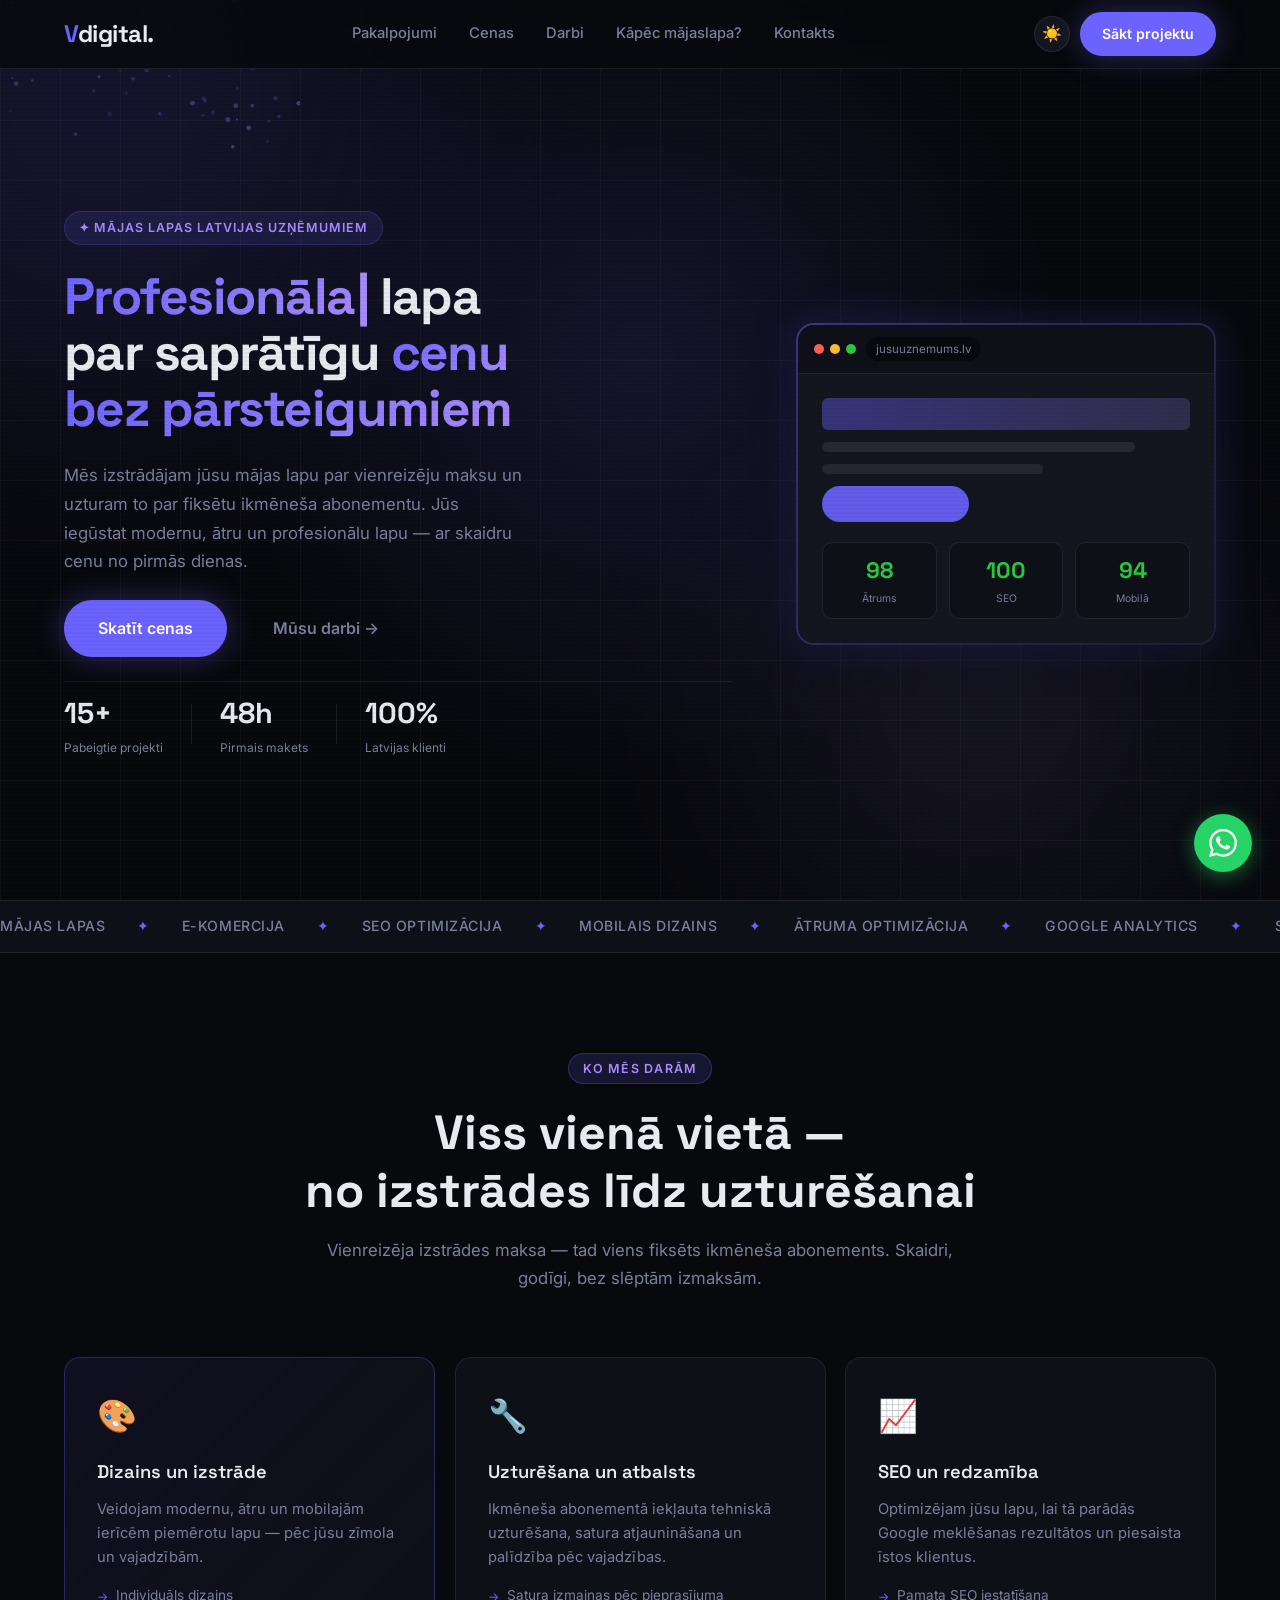
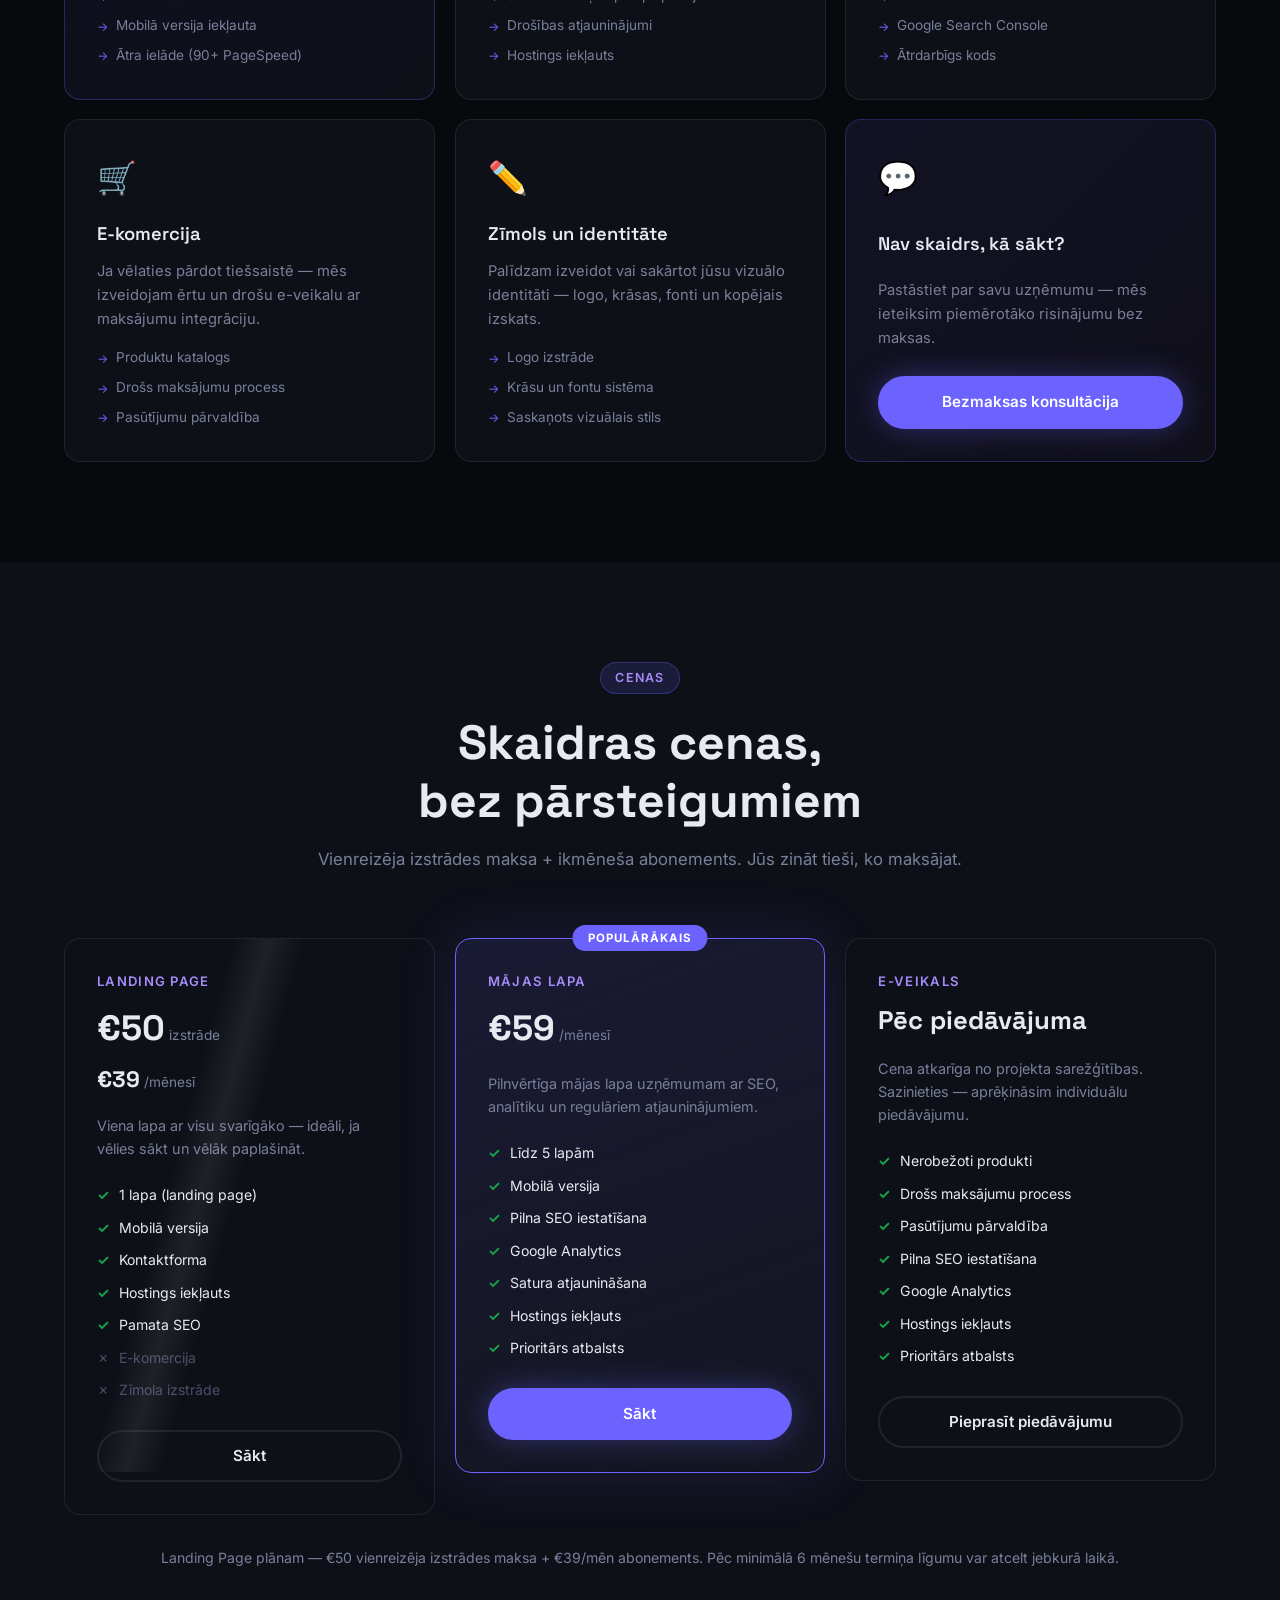
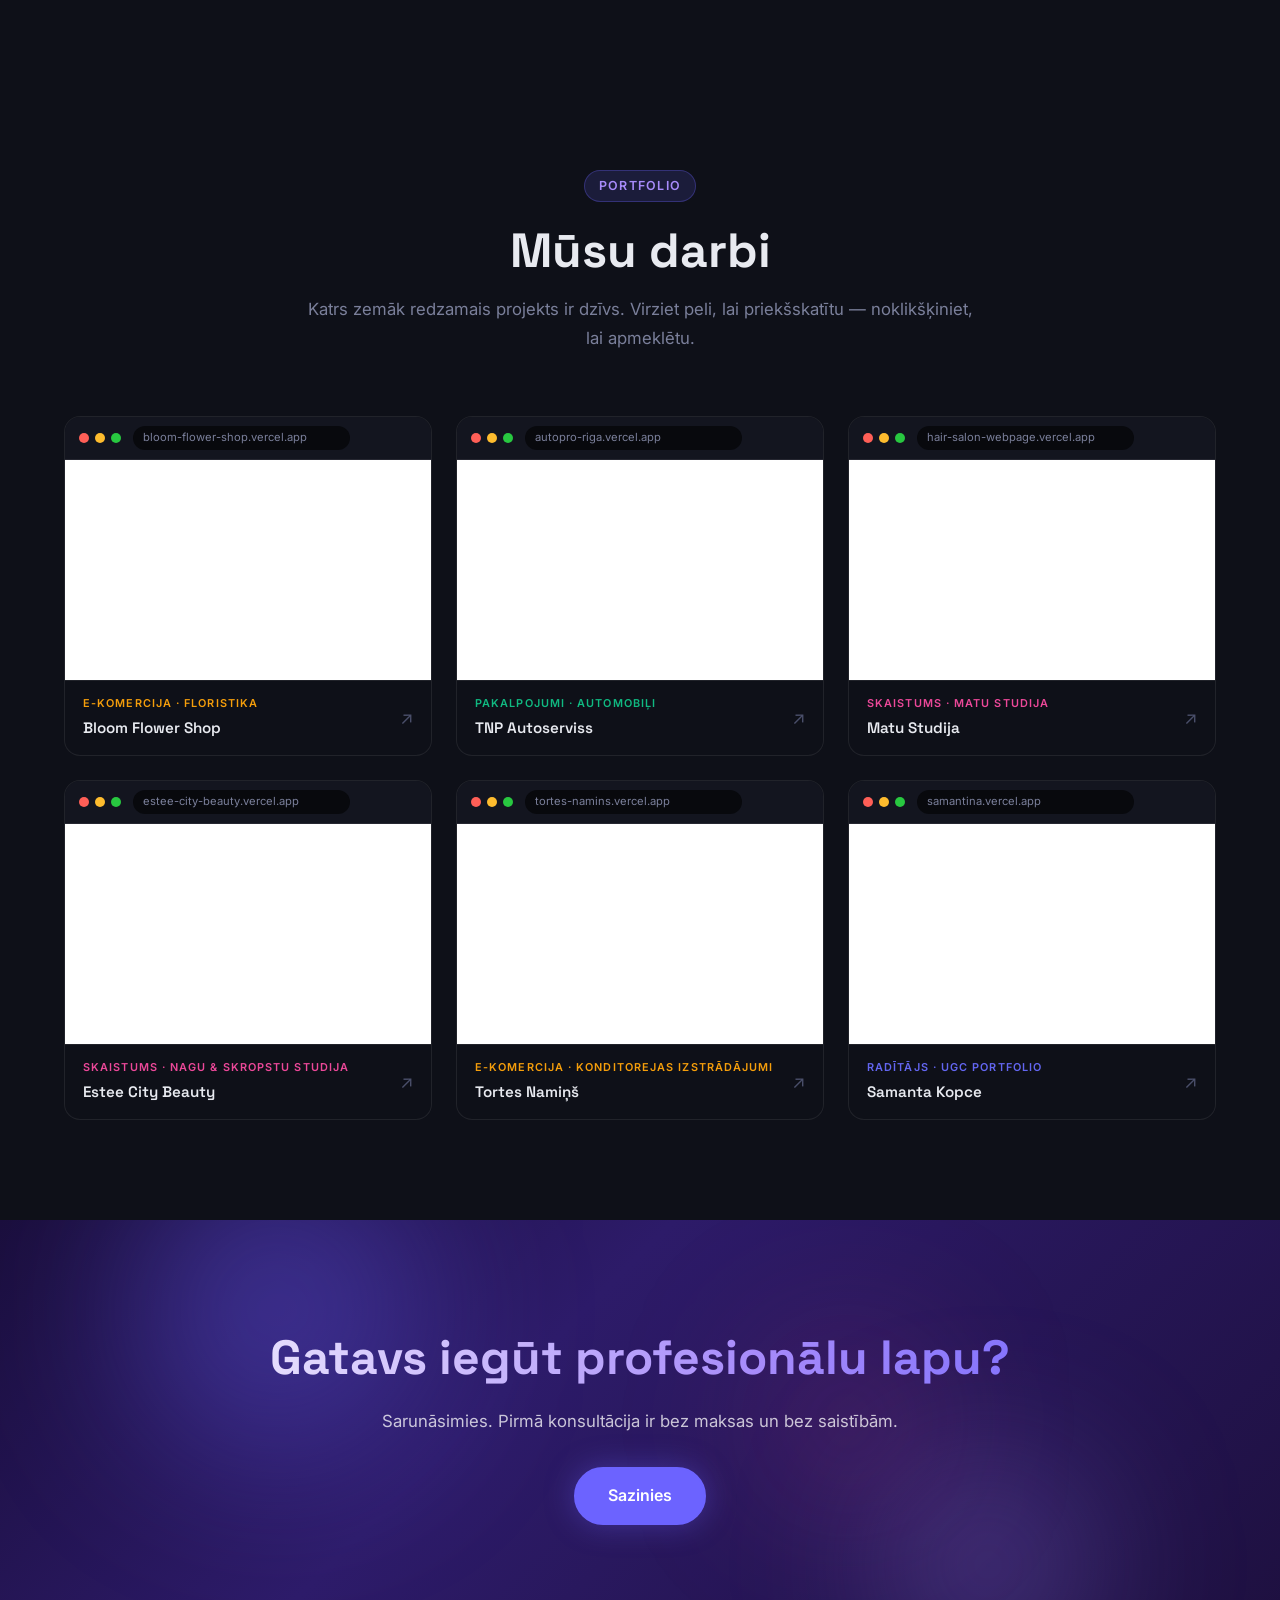
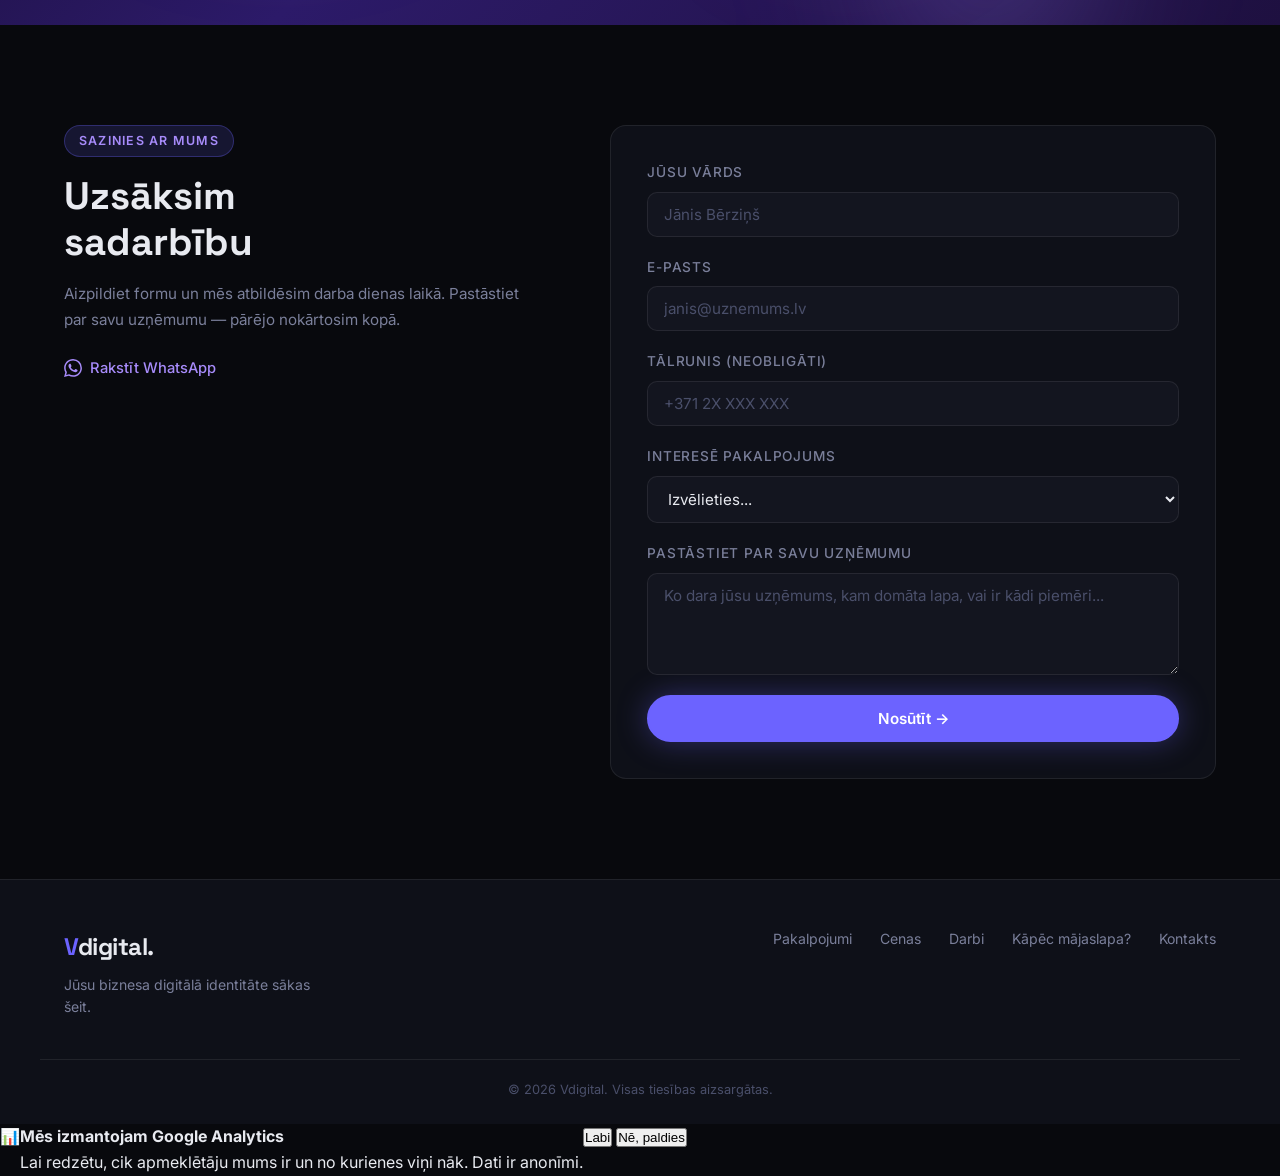
==== commit 355759a5: "fix: update desktop nav and mobile menu Kāpēc link to /kapec" ====
--- a/index.html
+++ b/index.html
@@ -163,7 +163,7 @@
         <a href="#services">Pakalpojumi</a>
         <a href="#packages">Cenas</a>
         <a href="#work">Darbi</a>
-        <a href="/kapec-mais-lapa">Kāpēc mājaslapa?</a>
+        <a href="/kapec">Kāpēc mājaslapa?</a>
         <a href="#contact">Kontakts</a>
       </nav>
       <div class="nav__actions">
@@ -180,7 +180,7 @@
     <a href="#services" class="mobile-menu__link">Pakalpojumi</a>
     <a href="#packages" class="mobile-menu__link">Cenas</a>
     <a href="#work" class="mobile-menu__link">Darbi</a>
-    <a href="/kapec-mais-lapa" class="mobile-menu__link">Kāpēc mājaslapa?</a>
+    <a href="/kapec" class="mobile-menu__link">Kāpēc mājaslapa?</a>
     <a href="#contact" class="mobile-menu__link">Kontakts</a>
     <a href="#contact" class="btn btn--primary">Sākt projektu</a>
   </div>
@@ -521,7 +521,7 @@
         <a href="#services">Pakalpojumi</a>
         <a href="#packages">Cenas</a>
         <a href="#work">Darbi</a>
-        <a href="/kapec-mais-lapa">Kāpēc mājaslapa?</a>
+        <a href="/kapec">Kāpēc mājaslapa?</a>
         <a href="#contact">Kontakts</a>
       </div>
     </div>
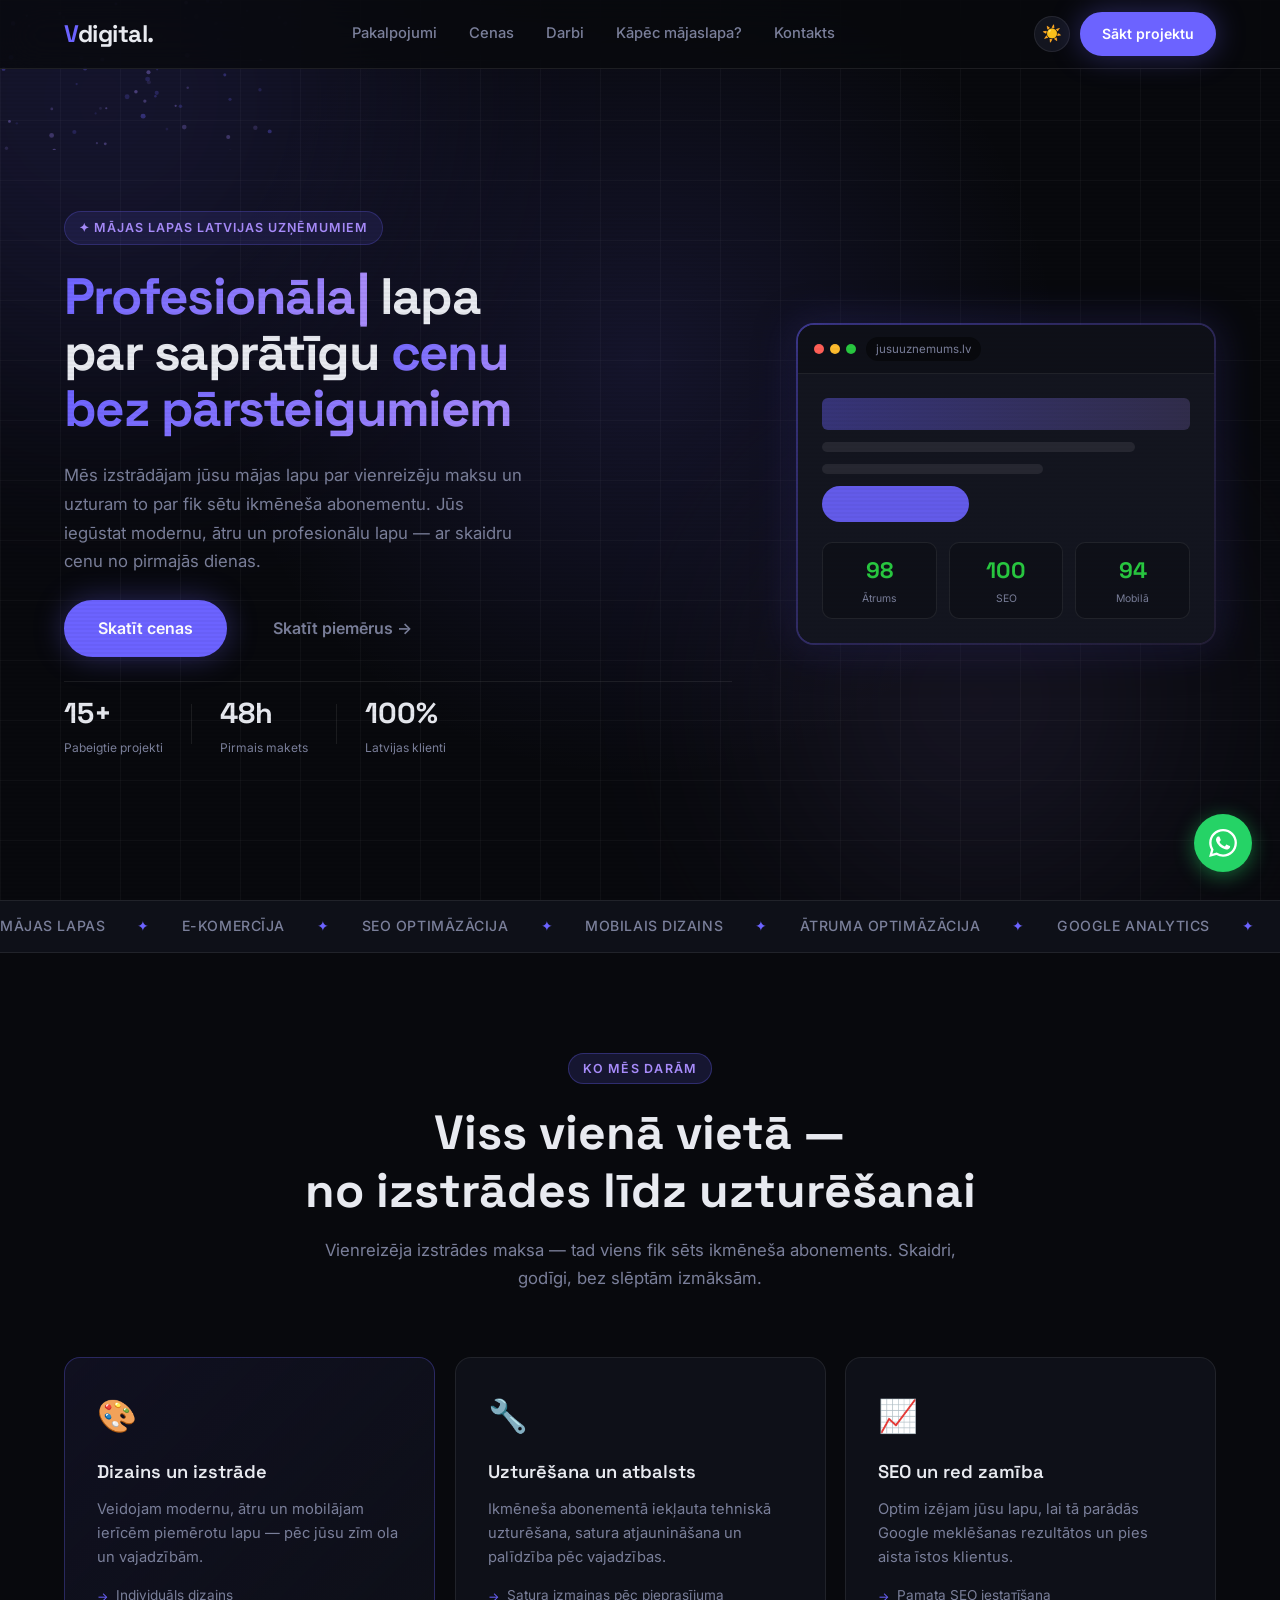
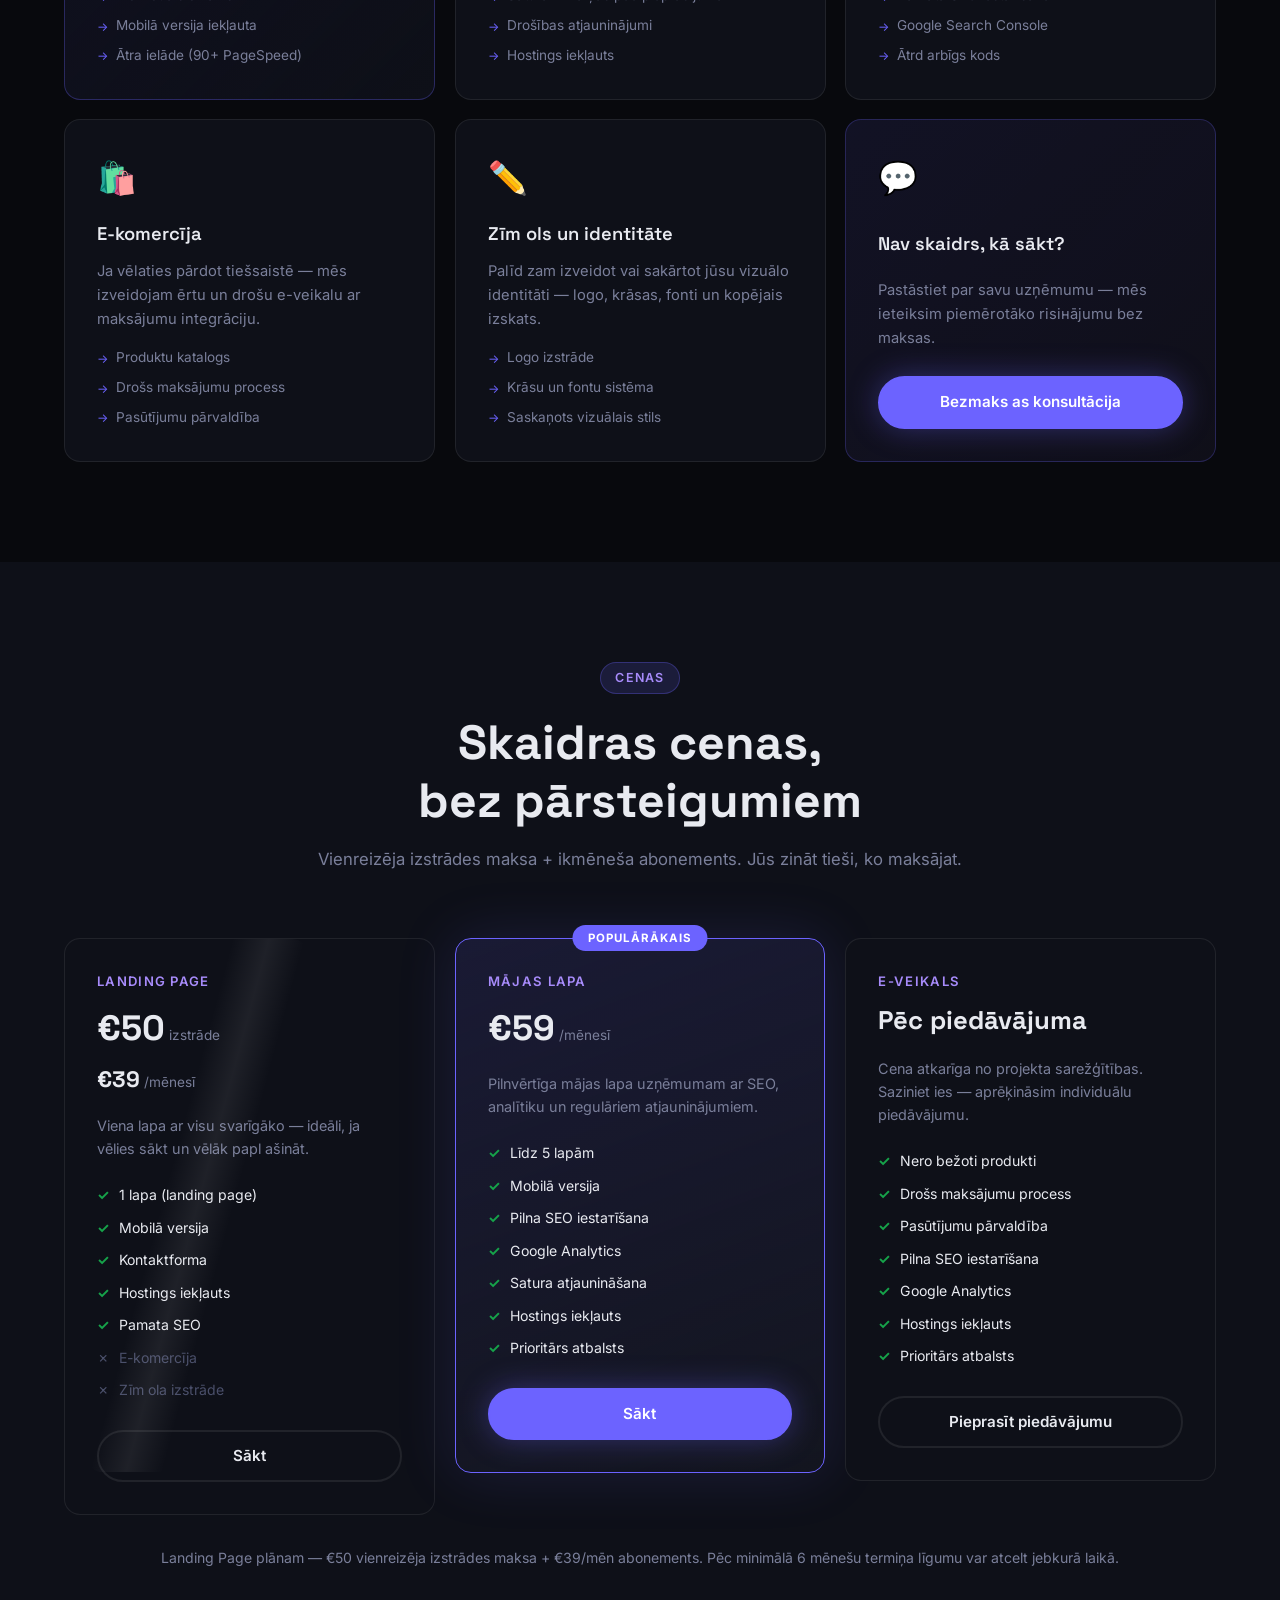
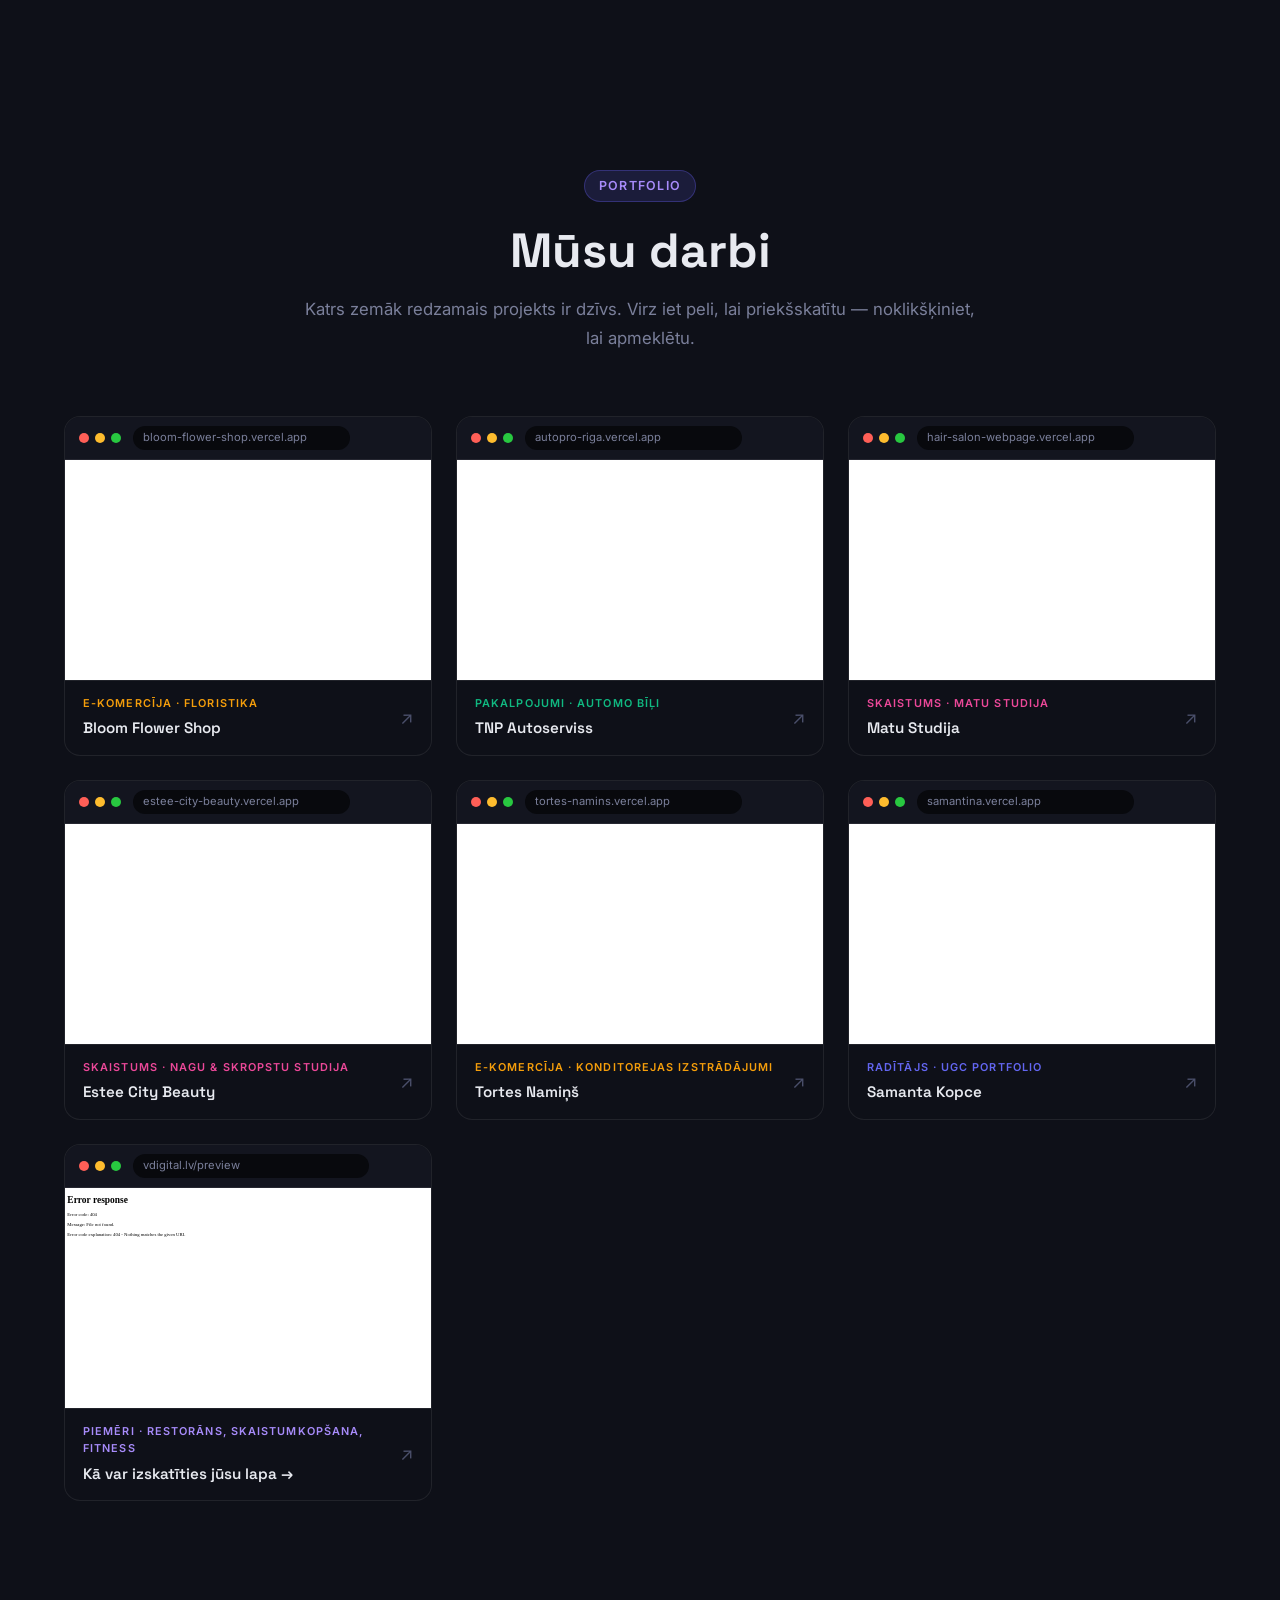
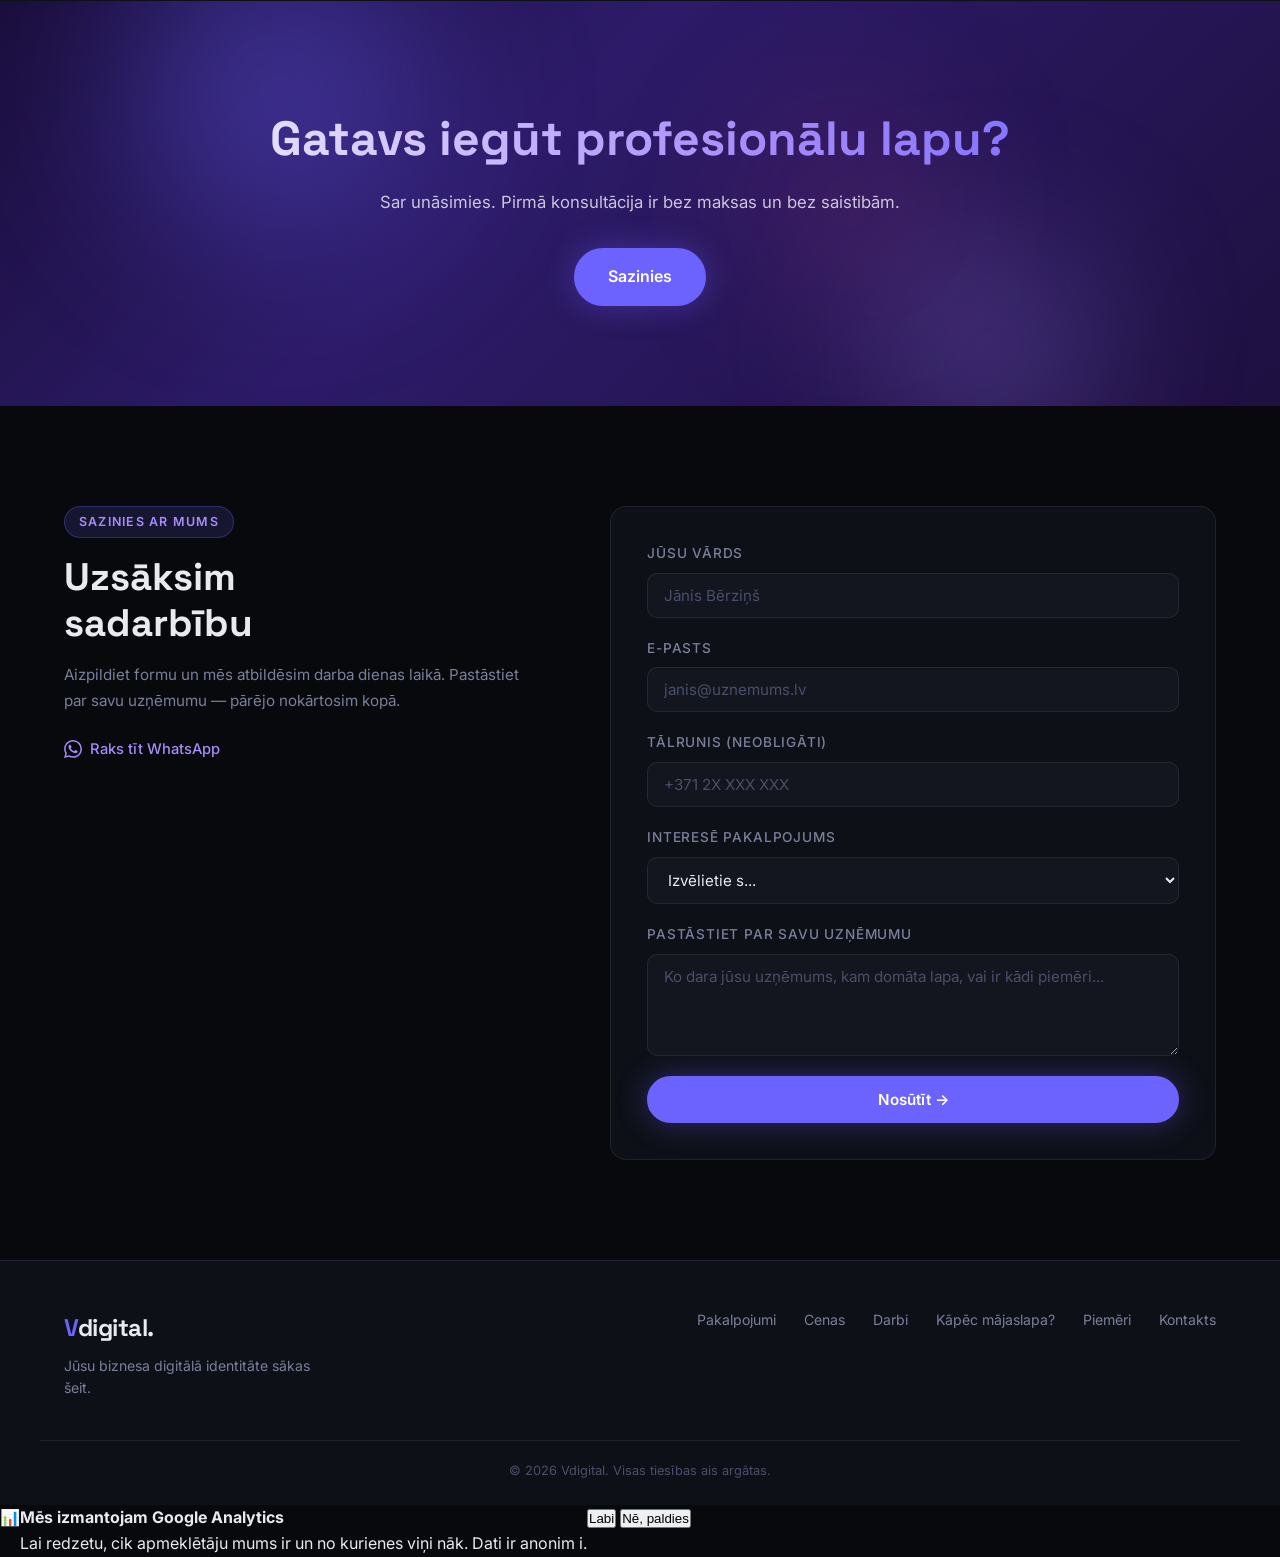
==== commit a5c58c20: "Add /preview link to hero and Darbi section in index.html" ====
--- a/index.html
+++ b/index.html
@@ -6,31 +6,27 @@
 
   <!-- Primary meta -->
   <title>Vdigital — Mājas lapas Latvijas uzņēmumiem</title>
-  <meta name="description" content="Vdigital izstrādā profesionālas mājas lapas Latvijas uzņēmumiem. Izstrāde no €50, uzturēšana no €39/mēn. Mobilais dizains, SEO optimizācija un hostings iekļauts." />
-  <meta name="keywords" content="mājas lapas izstrāde, web dizains Latvija, mājas lapa uzņēmumam, SEO Latvija, web aģentūra Rīga, interneta vietnes izstrāde, e-komercija Latvija" />
+  <meta name="description" content="Vdigital izstrādā profesionālas mājas lapas Latvijas uzņēmumiem. Izstrāde no €50, uzturēšana no €39/mēn. Mobilais dizains, SEO optimāzācija un hostings iekļauts." />
+  <meta name="keywords" content="mājas lapas izstrāde, web dizains Latvija, mājas lapa uzņēmumam, SEO Latvija, web aģentūra Rīga, interneta vietnes izstrāde, e-komercīja Latvija" />
   <meta name="author" content="Vdigital" />
   <meta name="robots" content="index, follow" />
   <link rel="canonical" href="https://vdigital.lv/" />
 
-  <!-- Theme color for mobile browsers -->
   <meta name="theme-color" content="#08090d" media="(prefers-color-scheme: dark)" />
   <meta name="theme-color" content="#f5f6fa" media="(prefers-color-scheme: light)" />
 
-  <!-- Geo tags -->
   <meta name="geo.region" content="LV" />
   <meta name="geo.placename" content="Rīga, Latvia" />
   <meta name="geo.position" content="56.9460;24.1059" />
   <meta name="ICBM" content="56.9460, 24.1059" />
 
-  <!-- Favicons -->
   <link rel="icon" href="/favicon.png" type="image/png" />
   <link rel="apple-touch-icon" href="/favicon.png" />
 
-  <!-- Open Graph -->
   <meta property="og:type"        content="website" />
   <meta property="og:url"         content="https://vdigital.lv/" />
   <meta property="og:title"       content="Vdigital — Mājas lapas Latvijas uzņēmumiem" />
-  <meta property="og:description" content="Vdigital izstrādā profesionālas mājas lapas Latvijas uzņēmumiem. Izstrāde no €50, uzturēšana no €39/mēn. Mobilais dizains, SEO optimizācija un hostings iekļauts." />
+  <meta property="og:description" content="Vdigital izstrādā profesionālas mājas lapas Latvijas uzņēmumiem. Izstrāde no €50, uzturēšana no €39/mēn. Mobilais dizains, SEO optimāzācija un hostings iekļauts." />
   <meta property="og:image"       content="https://vdigital.lv/logo.png" />
   <meta property="og:image:type"  content="image/png" />
   <meta property="og:image:width"  content="1200" />
@@ -39,13 +35,11 @@
   <meta property="og:locale"      content="lv_LV" />
   <meta property="og:site_name"   content="Vdigital" />
 
-  <!-- Twitter / X Card -->
   <meta name="twitter:card"        content="summary_large_image" />
   <meta name="twitter:title"       content="Vdigital — Mājas lapas Latvijas uzņēmumiem" />
   <meta name="twitter:description" content="Vdigital izstrādā profesionālas mājas lapas Latvijas uzņēmumiem. Izstrāde no €50, uzturēšana no €39/mēn. Mobilais dizains, SEO un hostings iekļauts." />
   <meta name="twitter:image"       content="https://vdigital.lv/logo.png" />
 
-  <!-- JSON-LD Structured Data -->
   <script type="application/ld+json">
   {
     "@context": "https://schema.org",
@@ -59,7 +53,7 @@
       "height": 512
     },
     "image": "https://vdigital.lv/logo.png",
-    "description": "Mājas lapas Latvijas uzņēmumiem — izstrāde no €50, uzturēšana par fiksētu ikmēneša maksu. Mobilais dizains, SEO optimizācija, hostings iekļauts.",
+    "description": "Mājas lapas Latvijas uzņēmumiem — izstrāde no €50, uzturēšana par fik sētu ikmēneša maksu. Mobilais dizains, SEO optimāzācija, hostings iekļauts.",
     "priceRange": "€€",
     "areaServed": {
       "@type": "Country",
@@ -88,26 +82,25 @@
           "name": "Landing Page plāns",
           "price": "50",
           "priceCurrency": "EUR",
-          "description": "Viena lapa, mobilā versija, kontaktforma, hostings, pamata SEO. Vienreizēja izstrādes maksa €50 + €39/mēn uzturēšana."
+          "description": "Viena lapa, mobilā versija, kontaktforma, hostings, pam ata SEO. Vienreizēja izstrādes maksa €50 + €39/mēn uzturēšana."
         },
         {
           "@type": "Offer",
           "name": "Mājas lapas plāns",
           "price": "59",
           "priceCurrency": "EUR",
-          "description": "Līdz 5 lapām, pilna SEO iestatīšana, Google Analytics, satura atjaunināšana."
+          "description": "Līdz 5 lapām, pil na SEO iestатīšana, Google Analytics, satura atjaunināšana."
         },
         {
           "@type": "Offer",
           "name": "E-veikala plāns",
-          "description": "Nerobežoti produkti, drošs maksājumu process, pasūtījumu pārvaldība. Cena pēc projekta sarežģītības."
+          "description": "Nero bežoti produkti, drošs maksājumu process, pasūtījumu pārvaldība. Cena pēc projekta sarežģītības."
         }
       ]
     }
   }
   </script>
 
-  <!-- Google Analytics 4 — loads only after cookie consent -->
   <script>
     window.dataLayer = window.dataLayer || [];
     function gtag(){dataLayer.push(arguments);}
@@ -138,7 +131,6 @@
   <link rel="preconnect" href="https://fonts.gstatic.com" crossorigin />
   <link href="https://fonts.googleapis.com/css2?family=Inter:wght@300;400;500;600;700;800;900&family=Space+Grotesk:wght@400;500;600;700&display=swap" rel="stylesheet" />
 
-  <!-- Split CSS files -->
   <link rel="stylesheet" href="css/base.css" />
   <link rel="stylesheet" href="css/utilities.css" />
   <link rel="stylesheet" href="css/nav.css" />
@@ -204,12 +196,12 @@
             <span class="hero__highlight">bez pārsteigumiem</span>
           </h1>
           <p class="hero__sub">
-            Mēs izstrādājam jūsu mājas lapu par vienreizēju maksu un uzturam to par fiksētu ikmēneša abonementu.
-            Jūs iegūstat modernu, ātru un profesionālu lapu — ar skaidru cenu no pirmās dienas.
+            Mēs izstrādājam jūsu mājas lapu par vienreizēju maksu un uzturam to par fik sētu ikmēneša abonementu.
+            Jūs iegūstat modernu, ātru un profesionālu lapu — ar skaidru cenu no pirmajās dienas.
           </p>
           <div class="hero__actions">
             <a href="#packages" class="btn btn--primary btn--lg">Skatīt cenas</a>
-            <a href="#work" class="btn btn--ghost btn--lg">Mūsu darbi →</a>
+            <a href="/preview" class="btn btn--ghost btn--lg">Skatīt piemērus →</a>
           </div>
           <div class="hero__stats">
             <div class="stat"><span class="stat__num">15+</span><span class="stat__label">Pabeigtie projekti</span></div>
@@ -250,18 +242,18 @@
   <div class="marquee-wrap">
     <div class="marquee">
       <span>Mājas lapas</span><span class="sep">✦</span>
-      <span>E-komercija</span><span class="sep">✦</span>
-      <span>SEO optimizācija</span><span class="sep">✦</span>
+      <span>E-komercīja</span><span class="sep">✦</span>
+      <span>SEO optimāzācija</span><span class="sep">✦</span>
       <span>Mobilais dizains</span><span class="sep">✦</span>
-      <span>Ātruma optimizācija</span><span class="sep">✦</span>
+      <span>Ātruma optimāzācija</span><span class="sep">✦</span>
       <span>Google Analytics</span><span class="sep">✦</span>
       <span>Satura atjaunināšana</span><span class="sep">✦</span>
       <span>Tehniskais atbalsts</span><span class="sep">✦</span>
       <span>Mājas lapas</span><span class="sep">✦</span>
-      <span>E-komercija</span><span class="sep">✦</span>
-      <span>SEO optimizācija</span><span class="sep">✦</span>
+      <span>E-komercīja</span><span class="sep">✦</span>
+      <span>SEO optimāzācija</span><span class="sep">✦</span>
       <span>Mobilais dizains</span><span class="sep">✦</span>
-      <span>Ātruma optimizācija</span><span class="sep">✦</span>
+      <span>Ātruma optimāzācija</span><span class="sep">✦</span>
       <span>Google Analytics</span><span class="sep">✦</span>
       <span>Satura atjaunināšana</span><span class="sep">✦</span>
       <span>Tehniskais atbalsts</span><span class="sep">✦</span>
@@ -274,13 +266,13 @@
       <div class="section-header">
         <div class="section-badge">Ko mēs darām</div>
         <h2 class="section-title">Viss vienā vietā —<br/>no izstrādes līdz uzturēšanai</h2>
-        <p class="section-sub">Vienreizēja izstrādes maksa — tad viens fiksēts ikmēneša abonements. Skaidri, godīgi, bez slēptām izmaksām.</p>
+        <p class="section-sub">Vienreizēja izstrādes maksa — tad viens fik sēts ikmēneša abonements. Skaidri, godīgi, bez slēptām izmāksām.</p>
       </div>
       <div class="services__grid">
         <div class="service-card service-card--featured">
           <div class="service-card__icon">🎨</div>
           <h3>Dizains un izstrāde</h3>
-          <p>Veidojam modernu, ātru un mobilajām ierīcēm piemērotu lapu — pēc jūsu zīmola un vajadzībām.</p>
+          <p>Veidojam modernu, ātru un mobilājam ierīcēm piemērotu lapu — pēc jūsu zīm ola un vajadzībām.</p>
           <ul class="service-card__list">
             <li>Individuāls dizains</li>
             <li>Mobilā versija iekļauta</li>
@@ -299,17 +291,17 @@
         </div>
         <div class="service-card">
           <div class="service-card__icon">📈</div>
-          <h3>SEO un redzamība</h3>
-          <p>Optimizējam jūsu lapu, lai tā parādās Google meklēšanas rezultātos un piesaista īstos klientus.</p>
+          <h3>SEO un red zamība</h3>
+          <p>Optim izējam jūsu lapu, lai tā parādās Google meklēšanas rezultātos un pies aista īstos klientus.</p>
           <ul class="service-card__list">
-            <li>Pamata SEO iestatīšana</li>
+            <li>Pamata SEO iestатīšana</li>
             <li>Google Search Console</li>
-            <li>Ātrdarbīgs kods</li>
+            <li>Ātrd arbīgs kods</li>
           </ul>
         </div>
         <div class="service-card">
-          <div class="service-card__icon">🛒</div>
-          <h3>E-komercija</h3>
+          <div class="service-card__icon">🛍️</div>
+          <h3>E-komercīja</h3>
           <p>Ja vēlaties pārdot tiešsaistē — mēs izveidojam ērtu un drošu e-veikalu ar maksājumu integrāciju.</p>
           <ul class="service-card__list">
             <li>Produktu katalogs</li>
@@ -319,8 +311,8 @@
         </div>
         <div class="service-card">
           <div class="service-card__icon">✏️</div>
-          <h3>Zīmols un identitāte</h3>
-          <p>Palīdzam izveidot vai sakārtot jūsu vizuālo identitāti — logo, krāsas, fonti un kopējais izskats.</p>
+          <h3>Zīm ols un identitāte</h3>
+          <p>Palīd zam izveidot vai sakārtot jūsu vizuālo identitāti — logo, krāsas, fonti un kopējais izskats.</p>
           <ul class="service-card__list">
             <li>Logo izstrāde</li>
             <li>Krāsu un fontu sistēma</li>
@@ -330,8 +322,8 @@
         <div class="service-card service-card--cta">
           <div class="service-card__icon">💬</div>
           <h3>Nav skaidrs, kā sākt?</h3>
-          <p>Pastāstiet par savu uzņēmumu — mēs ieteiksim piemērotāko risinājumu bez maksas.</p>
-          <a href="#contact" class="btn btn--primary">Bezmaksas konsultācija</a>
+          <p>Pastāstiet par savu uzņēmumu — mēs ieteiksim piemērotāko risiнājumu bez maksas.</p>
+          <a href="#contact" class="btn btn--primary">Bezmaks as konsultācija</a>
         </div>
       </div>
     </div>
@@ -356,15 +348,15 @@
               <span class="price-num" style="font-size:1.4rem;">€39</span><span class="price-period">/mēnesī</span>
             </div>
           </div>
-          <p class="package-card__desc">Viena lapa ar visu svarīgāko — ideāli, ja vēlies sākt un vēlāk paplašināt.</p>
+          <p class="package-card__desc">Viena lapa ar visu svarīgāko — ideāli, ja vēlies sākt un vēlāk papl ašināt.</p>
           <ul class="package-card__features">
             <li><span class="check">✓</span> 1 lapa (landing page)</li>
             <li><span class="check">✓</span> Mobilā versija</li>
             <li><span class="check">✓</span> Kontaktforma</li>
             <li><span class="check">✓</span> Hostings iekļauts</li>
             <li><span class="check">✓</span> Pamata SEO</li>
-            <li class="faded"><span>✗</span> E-komercija</li>
-            <li class="faded"><span>✗</span> Zīmola izstrāde</li>
+            <li class="faded"><span>✗</span> E-komercīja</li>
+            <li class="faded"><span>✗</span> Zīm ola izstrāde</li>
           </ul>
           <a href="#contact" class="btn btn--outline btn--full">Sākt</a>
         </div>
@@ -378,7 +370,7 @@
           <ul class="package-card__features">
             <li><span class="check">✓</span> Līdz 5 lapām</li>
             <li><span class="check">✓</span> Mobilā versija</li>
-            <li><span class="check">✓</span> Pilna SEO iestatīšana</li>
+            <li><span class="check">✓</span> Pilna SEO iestатīšana</li>
             <li><span class="check">✓</span> Google Analytics</li>
             <li><span class="check">✓</span> Satura atjaunināšana</li>
             <li><span class="check">✓</span> Hostings iekļauts</li>
@@ -391,12 +383,12 @@
             <span class="package-card__tier">E-veikals</span>
             <div class="package-card__price"><span class="price-num" style="font-size:1.6rem;">Pēc piedāvājuma</span></div>
           </div>
-          <p class="package-card__desc">Cena atkarīga no projekta sarežģītības. Sazinieties — aprēķināsim individuālu piedāvājumu.</p>
+          <p class="package-card__desc">Cena atkarīga no projekta sarežģītības. Saziniet ies — aprēķināsim individuālu piedāvājumu.</p>
           <ul class="package-card__features">
-            <li><span class="check">✓</span> Nerobežoti produkti</li>
+            <li><span class="check">✓</span> Nero bežoti produkti</li>
             <li><span class="check">✓</span> Drošs maksājumu process</li>
             <li><span class="check">✓</span> Pasūtījumu pārvaldība</li>
-            <li><span class="check">✓</span> Pilna SEO iestatīšana</li>
+            <li><span class="check">✓</span> Pilna SEO iestатīšana</li>
             <li><span class="check">✓</span> Google Analytics</li>
             <li><span class="check">✓</span> Hostings iekļauts</li>
             <li><span class="check">✓</span> Prioritārs atbalsts</li>
@@ -414,7 +406,7 @@
       <div class="section-header">
         <div class="section-badge">Portfolio</div>
         <h2 class="section-title">Mūsu darbi</h2>
-        <p class="section-sub">Katrs zemāk redzamais projekts ir dzīvs. Virziet peli, lai priekšskatītu — noklikšķiniet, lai apmeklētu.</p>
+        <p class="section-sub">Katrs zemāk redzamais projekts ir dzīvs. Virz iet peli, lai priekšskatītu — noklikšķiniet, lai apmeklētu.</p>
       </div>
       <div class="work__grid" id="workGrid">
         <a href="https://bloom-flower-shop.vercel.app/" target="_blank" rel="noopener" class="work-card" data-category="ecommerce">
@@ -422,14 +414,14 @@
             <div class="browser-bar"><span class="dot dot--red"></span><span class="dot dot--yellow"></span><span class="dot dot--green"></span><span class="browser-url">bloom-flower-shop.vercel.app</span><span class="browser-visit">↗ Apmeklēt</span></div>
             <div class="browser-viewport"><iframe src="https://bloom-flower-shop.vercel.app/" loading="lazy" scrolling="no" tabindex="-1"></iframe></div>
           </div>
-          <div class="work-card__meta"><div><span class="work-card__tag">E-komercija · Floristika</span><h4>Bloom Flower Shop</h4></div><span class="work-card__arrow">↗</span></div>
+          <div class="work-card__meta"><div><span class="work-card__tag">E-komercīja · Floristika</span><h4>Bloom Flower Shop</h4></div><span class="work-card__arrow">↗</span></div>
         </a>
         <a href="https://autopro-riga.vercel.app/" target="_blank" rel="noopener" class="work-card" data-category="services">
           <div class="browser-frame">
             <div class="browser-bar"><span class="dot dot--red"></span><span class="dot dot--yellow"></span><span class="dot dot--green"></span><span class="browser-url">autopro-riga.vercel.app</span><span class="browser-visit">↗ Apmeklēt</span></div>
             <div class="browser-viewport"><iframe src="https://autopro-riga.vercel.app/" loading="lazy" scrolling="no" tabindex="-1"></iframe></div>
           </div>
-          <div class="work-card__meta"><div><span class="work-card__tag">Pakalpojumi · Automobiļi</span><h4>TNP Autoserviss</h4></div><span class="work-card__arrow">↗</span></div>
+          <div class="work-card__meta"><div><span class="work-card__tag">Pakalpojumi · Automo bīļi</span><h4>TNP Autoserviss</h4></div><span class="work-card__arrow">↗</span></div>
         </a>
         <a href="https://hair-salon-webpage.vercel.app/" target="_blank" rel="noopener" class="work-card" data-category="beauty">
           <div class="browser-frame">
@@ -450,7 +442,7 @@
             <div class="browser-bar"><span class="dot dot--red"></span><span class="dot dot--yellow"></span><span class="dot dot--green"></span><span class="browser-url">tortes-namins.vercel.app</span><span class="browser-visit">↗ Apmeklēt</span></div>
             <div class="browser-viewport"><iframe src="https://tortes-namins.vercel.app/" loading="lazy" scrolling="no" tabindex="-1"></iframe></div>
           </div>
-          <div class="work-card__meta"><div><span class="work-card__tag">E-komercija · Konditorejas izstrādājumi</span><h4>Tortes Namiņš</h4></div><span class="work-card__arrow">↗</span></div>
+          <div class="work-card__meta"><div><span class="work-card__tag">E-komercīja · Konditorejas izstrādājumi</span><h4>Tortes Namiņš</h4></div><span class="work-card__arrow">↗</span></div>
         </a>
         <a href="https://samantina.vercel.app/" target="_blank" rel="noopener" class="work-card" data-category="creator">
           <div class="browser-frame">
@@ -458,6 +450,14 @@
             <div class="browser-viewport"><iframe src="https://samantina.vercel.app/" loading="lazy" scrolling="no" tabindex="-1"></iframe></div>
           </div>
           <div class="work-card__meta"><div><span class="work-card__tag">Radītājs · UGC Portfolio</span><h4>Samanta Kopce</h4></div><span class="work-card__arrow">↗</span></div>
+        </a>
+        <!-- Preview page card -->
+        <a href="/preview" class="work-card work-card--preview" data-category="preview">
+          <div class="browser-frame">
+            <div class="browser-bar"><span class="dot dot--red"></span><span class="dot dot--yellow"></span><span class="dot dot--green"></span><span class="browser-url">vdigital.lv/preview</span><span class="browser-visit">↗ Skatīt</span></div>
+            <div class="browser-viewport"><iframe src="/preview" loading="lazy" scrolling="no" tabindex="-1"></iframe></div>
+          </div>
+          <div class="work-card__meta"><div><span class="work-card__tag">Piemēri · Restorāns, Skaistumkopšana, Fitness</span><h4>Kā var izskatīties jūsu lapa →</h4></div><span class="work-card__arrow">↗</span></div>
         </a>
       </div>
     </div>
@@ -470,7 +470,7 @@
     <div class="cta-banner__orb cta-banner__orb--3"></div>
     <div class="container cta-banner__inner">
       <h2>Gatavs iegūt profesionālu lapu?</h2>
-      <p>Sarunāsimies. Pirmā konsultācija ir bez maksas un bez saistībām.</p>
+      <p>Sar unāsimies. Pirmā konsultācija ir bez maksas un bez saistibām.</p>
       <a href="#contact" class="btn btn--primary btn--lg">Sazinies</a>
     </div>
   </section>
@@ -485,7 +485,7 @@
         <div class="contact__info">
           <a href="https://wa.me/37125953807" target="_blank" rel="noopener" class="contact__whatsapp">
             <svg xmlns="http://www.w3.org/2000/svg" viewBox="0 0 24 24" fill="currentColor" width="18" height="18"><path d="M17.472 14.382c-.297-.149-1.758-.867-2.03-.967-.273-.099-.471-.148-.67.15-.197.297-.767.966-.94 1.164-.173.199-.347.223-.644.075-.297-.15-1.255-.463-2.39-1.475-.883-.788-1.48-1.761-1.653-2.059-.173-.297-.018-.458.13-.606.134-.133.298-.347.446-.52.149-.174.198-.298.298-.497.099-.198.05-.371-.025-.52-.075-.149-.669-1.612-.916-2.207-.242-.579-.487-.5-.669-.51-.173-.008-.371-.01-.57-.01-.198 0-.52.074-.792.372-.272.297-1.04 1.016-1.04 2.479 0 1.462 1.065 2.875 1.213 3.074.149.198 2.096 3.2 5.077 4.487.709.306 1.262.489 1.694.625.712.227 1.36.195 1.871.118.571-.085 1.758-.719 2.006-1.413.248-.694.248-1.289.173-1.413-.074-.124-.272-.198-.57-.347m-5.421 7.403h-.004a9.87 9.87 0 01-5.031-1.378l-.361-.214-3.741.982.998-3.648-.235-.374a9.86 9.86 0 01-1.51-5.26c.001-5.45 4.436-9.884 9.888-9.884 2.64 0 5.122 1.03 6.988 2.898a9.825 9.825 0 012.893 6.994c-.003 5.45-4.437 9.884-9.885 9.884m8.413-18.297A11.815 11.815 0 0012.05 0C5.495 0 .16 5.335.157 11.892c0 2.096.547 4.142 1.588 5.945L.057 24l6.305-1.654a11.882 11.882 0 005.683 1.448h.005c6.554 0 11.89-5.335 11.893-11.893a11.821 11.821 0 00-3.48-8.413z"/></svg>
-            Rakstīt WhatsApp
+            Raks tīt WhatsApp
           </a>
         </div>
       </div>
@@ -496,7 +496,7 @@
         <div class="form-group">
           <label for="service">Interesē pakalpojums</label>
           <select id="service" name="service">
-            <option value="">Izvēlieties...</option>
+            <option value="">Izvēlietie s...</option>
             <option>Landing Page (€50 izstrāde + €39/mēn)</option>
             <option>Mājas lapa (€59/mēn)</option>
             <option>E-veikals (pēc piedāvājuma)</option>
@@ -522,11 +522,12 @@
         <a href="#packages">Cenas</a>
         <a href="#work">Darbi</a>
         <a href="/kapec">Kāpēc mājaslapa?</a>
+        <a href="/preview">Piemēri</a>
         <a href="#contact">Kontakts</a>
       </div>
     </div>
     <div class="container footer__bottom">
-      <span>© 2026 Vdigital. Visas tiesības aizsargātas.</span>
+      <span>© 2026 Vdigital. Visas tiesības ais argātas.</span>
     </div>
   </footer>
 
@@ -535,7 +536,7 @@
     <svg xmlns="http://www.w3.org/2000/svg" viewBox="0 0 24 24" fill="currentColor" width="28" height="28">
       <path d="M17.472 14.382c-.297-.149-1.758-.867-2.03-.967-.273-.099-.471-.148-.67.15-.197.297-.767.966-.94 1.164-.173.199-.347.223-.644.075-.297-.15-1.255-.463-2.39-1.475-.883-.788-1.48-1.761-1.653-2.059-.173-.297-.018-.458.13-.606.134-.133.298-.347.446-.52.149-.174.198-.298.298-.497.099-.198.05-.371-.025-.52-.075-.149-.669-1.612-.916-2.207-.242-.579-.487-.5-.669-.51-.173-.008-.371-.01-.57-.01-.198 0-.52.074-.792.372-.272.297-1.04 1.016-1.04 2.479 0 1.462 1.065 2.875 1.213 3.074.149.198 2.096 3.2 5.077 4.487.709.306 1.262.489 1.694.625.712.227 1.36.195 1.871.118.571-.085 1.758-.719 2.006-1.413.248-.694.248-1.289.173-1.413-.074-.124-.272-.198-.57-.347m-5.421 7.403h-.004a9.87 9.87 0 01-5.031-1.378l-.361-.214-3.741.982.998-3.648-.235-.374a9.86 9.86 0 01-1.51-5.26c.001-5.45 4.436-9.884 9.888-9.884 2.64 0 5.122 1.03 6.988 2.898a9.825 9.825 0 012.893 6.994c-.003 5.45-4.437 9.884-9.885 9.884m8.413-18.297A11.815 11.815 0 0012.05 0C5.495 0 .16 5.335.157 11.892c0 2.096.547 4.142 1.588 5.945L.057 24l6.305-1.654a11.882 11.882 0 005.683 1.448h.005c6.554 0 11.89-5.335 11.893-11.893a11.821 11.821 0 00-3.48-8.413z"/>
     </svg>
-    <span class="whatsapp-float__tooltip">Rakstīt WhatsApp</span>
+    <span class="whatsapp-float__tooltip">Raks tīt WhatsApp</span>
   </a>
 
   <!-- COOKIE CONSENT BANNER -->
@@ -543,7 +544,7 @@
     <div class="cookie-banner__icon">📊</div>
     <div class="cookie-banner__text">
       <strong>Mēs izmantojam Google Analytics</strong>
-      <p>Lai redzētu, cik apmeklētāju mums ir un no kurienes viņi nāk. Dati ir anonīmi.</p>
+      <p>Lai redzetu, cik apmeklētāju mums ir un no kurienes viņi nāk. Dati ir anonim i.</p>
     </div>
     <div class="cookie-banner__actions">
       <button id="cookie-accept">Labi</button>
@@ -551,7 +552,6 @@
     </div>
   </div>
 
-  <!-- Split JS files -->
   <script src="js/theme.js"></script>
   <script src="js/nav.js"></script>
   <script src="js/particles.js"></script>
@@ -561,7 +561,6 @@
   <script src="js/contact.js"></script>
 
   <script>
-    // Cookie consent logic
     (function() {
       var banner = document.getElementById('cookie-banner');
       var consent = localStorage.getItem('vd-cookie-consent');
@@ -585,4 +584,4 @@
   </script>
 
 </body>
-</html>+</html>
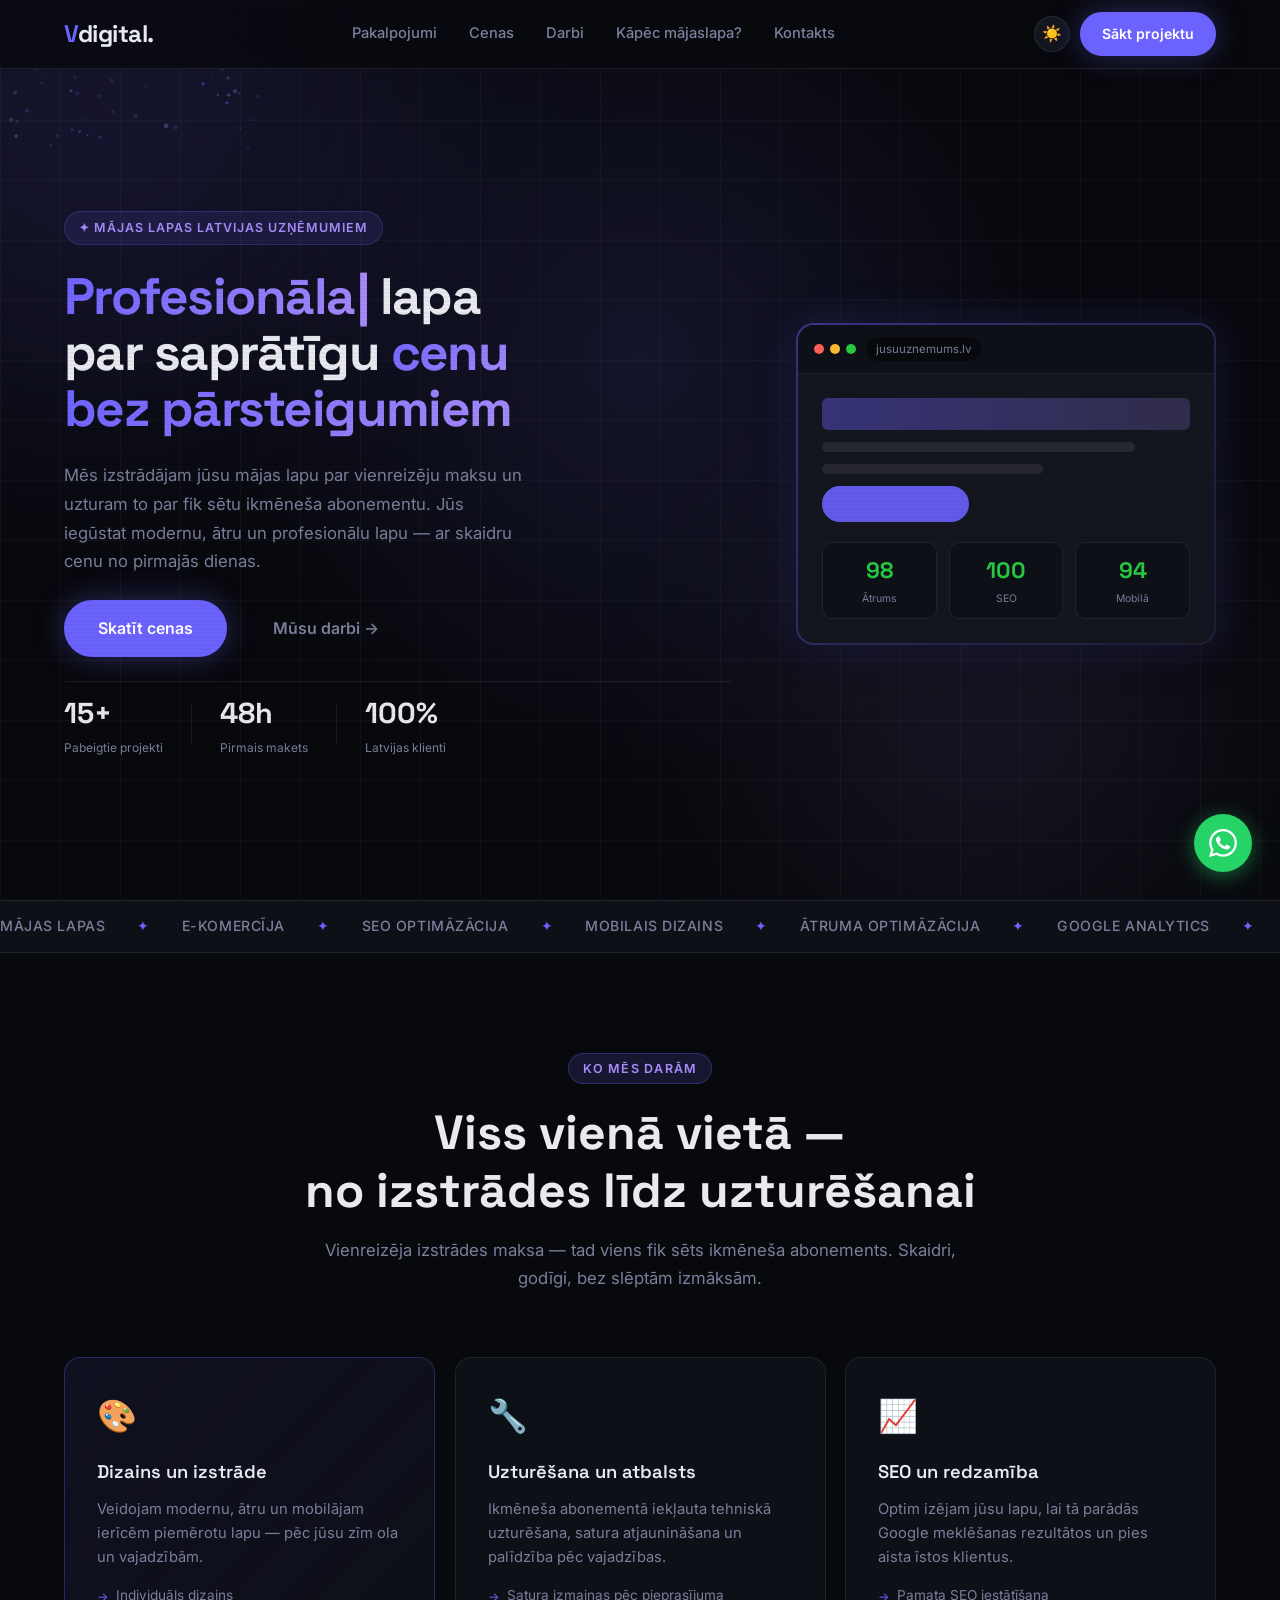
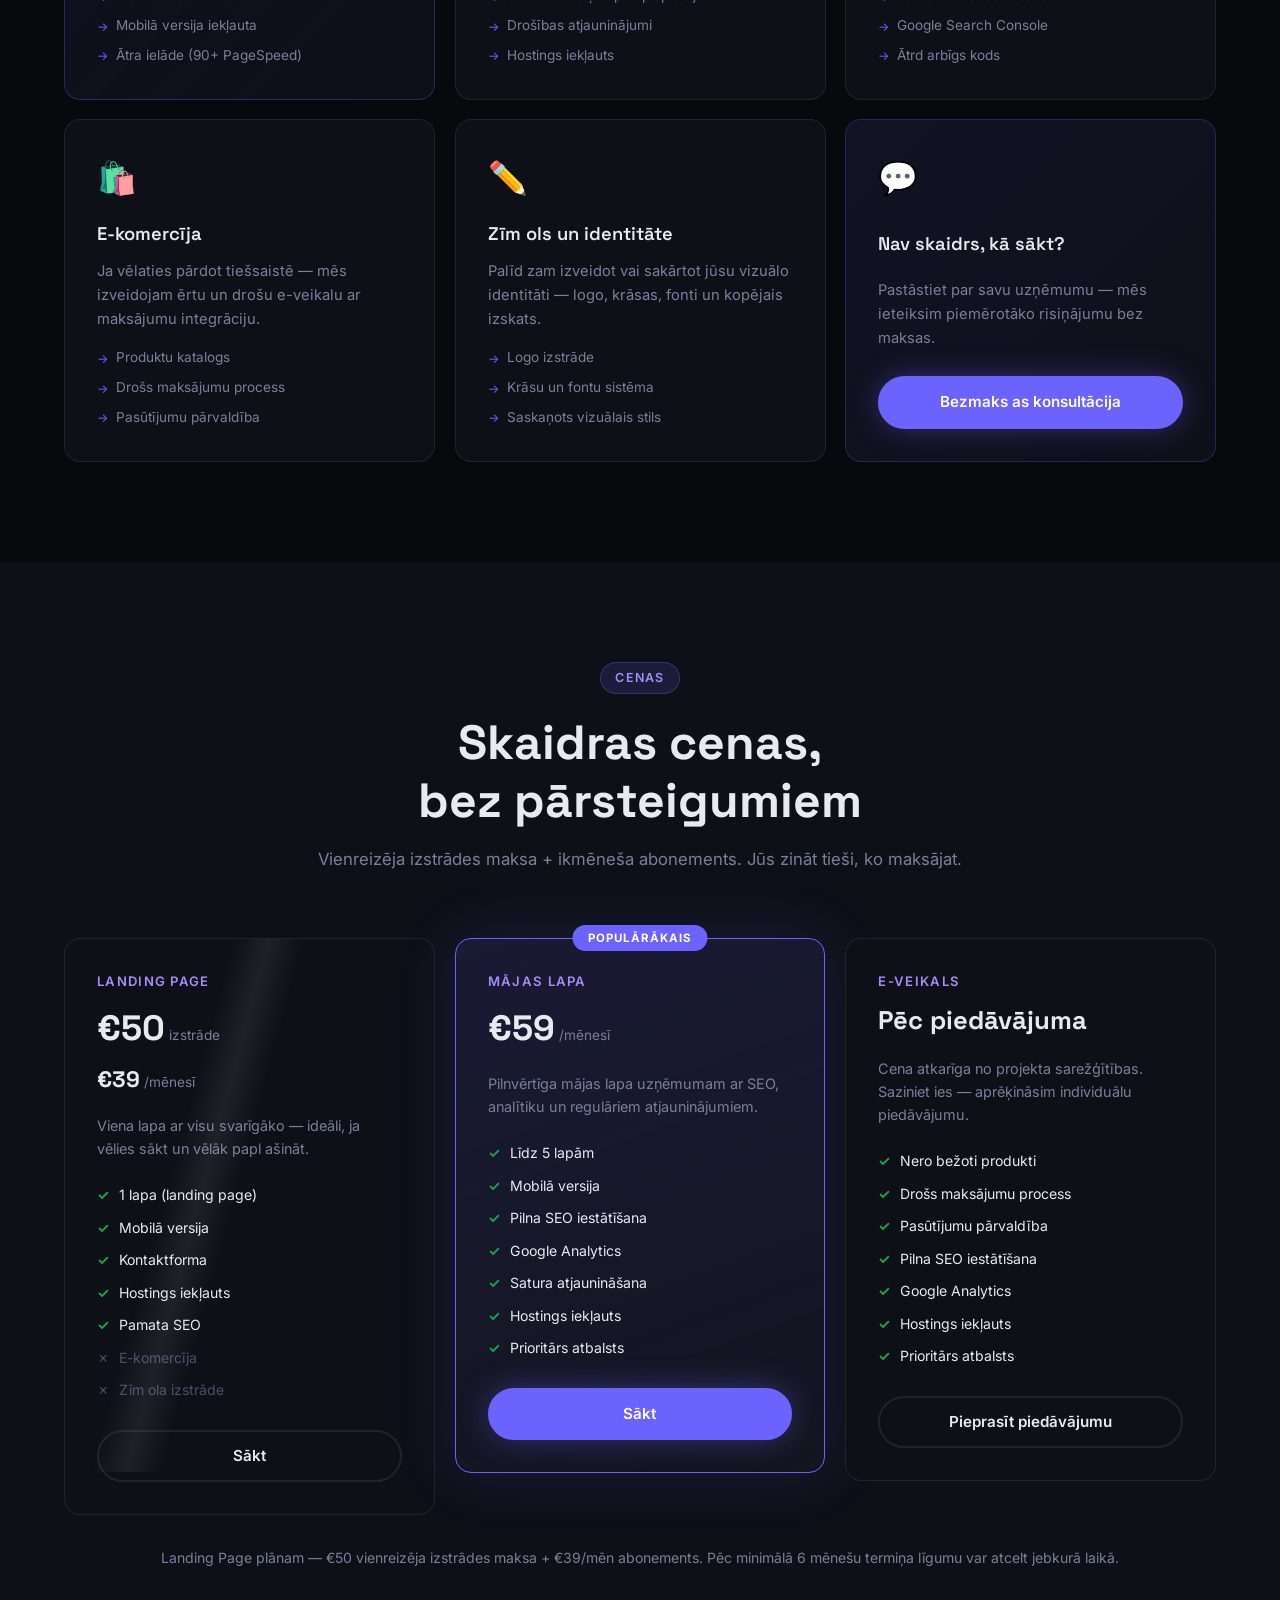
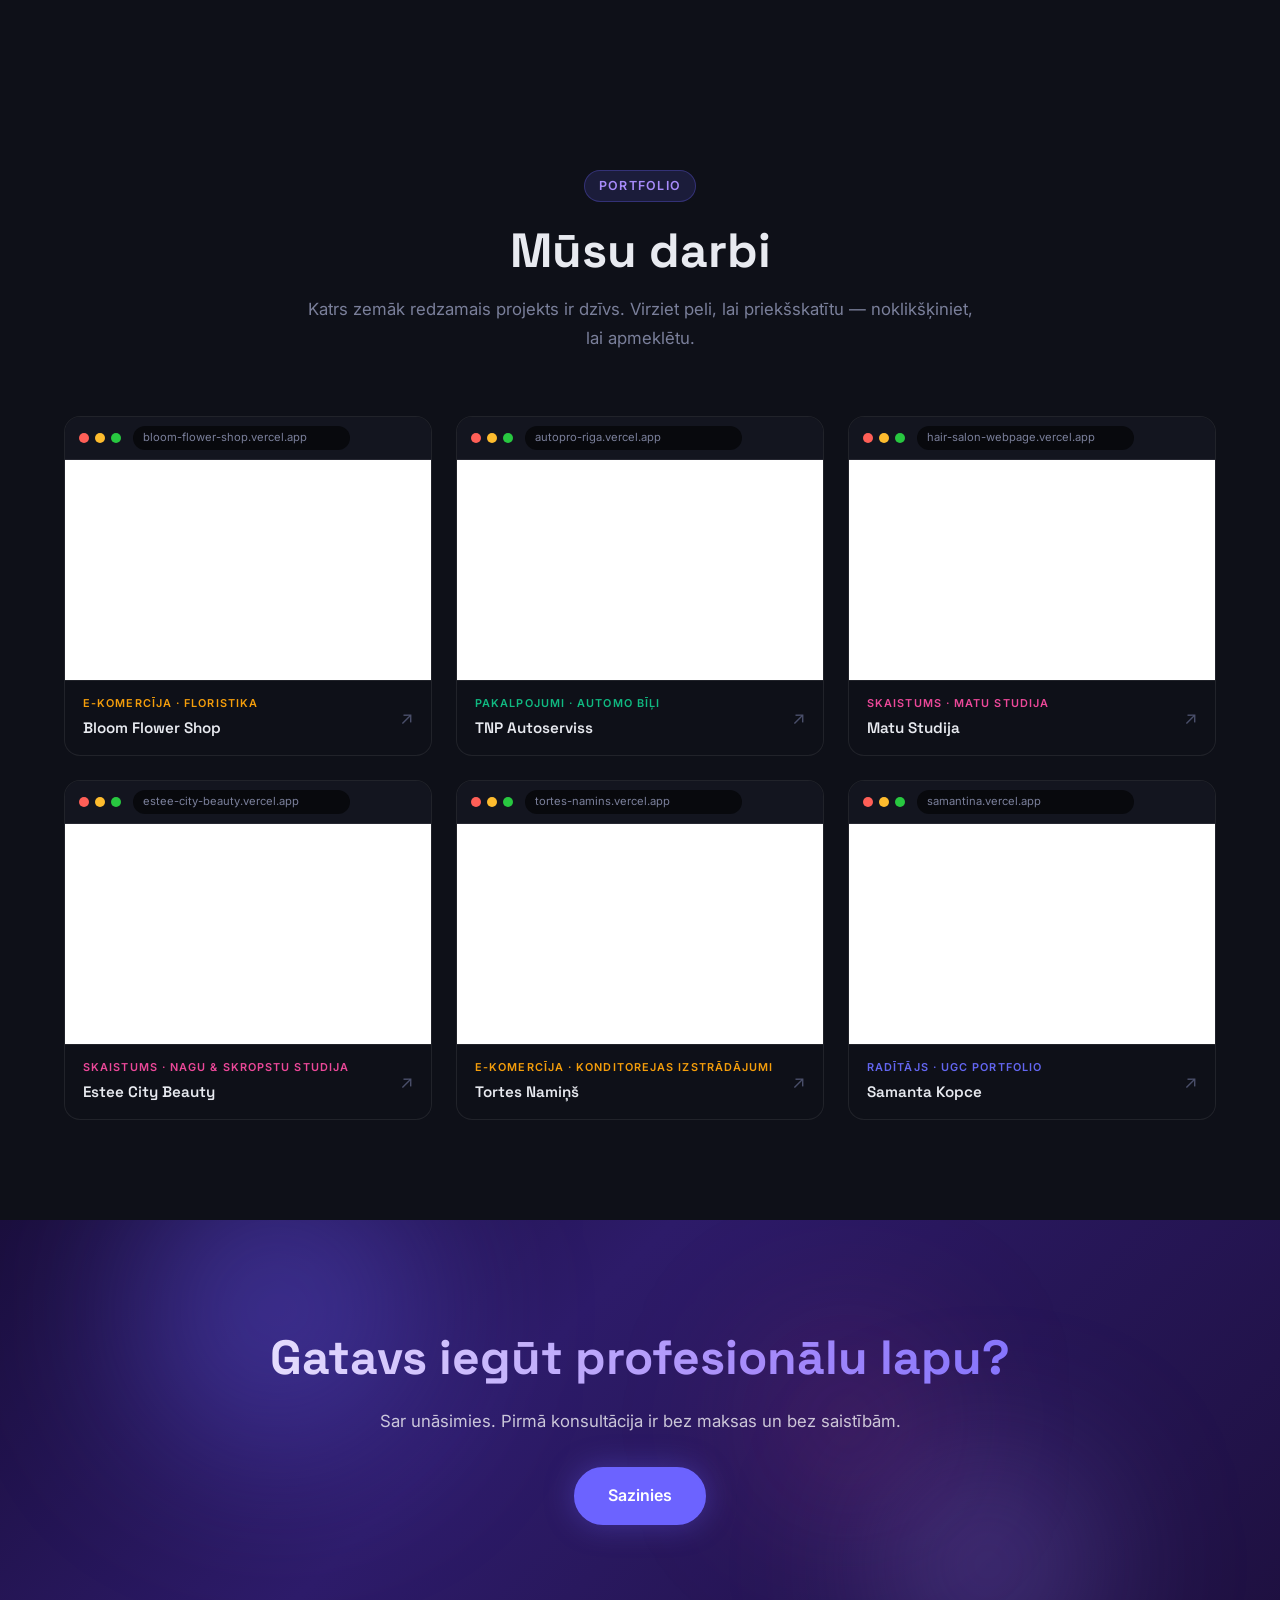
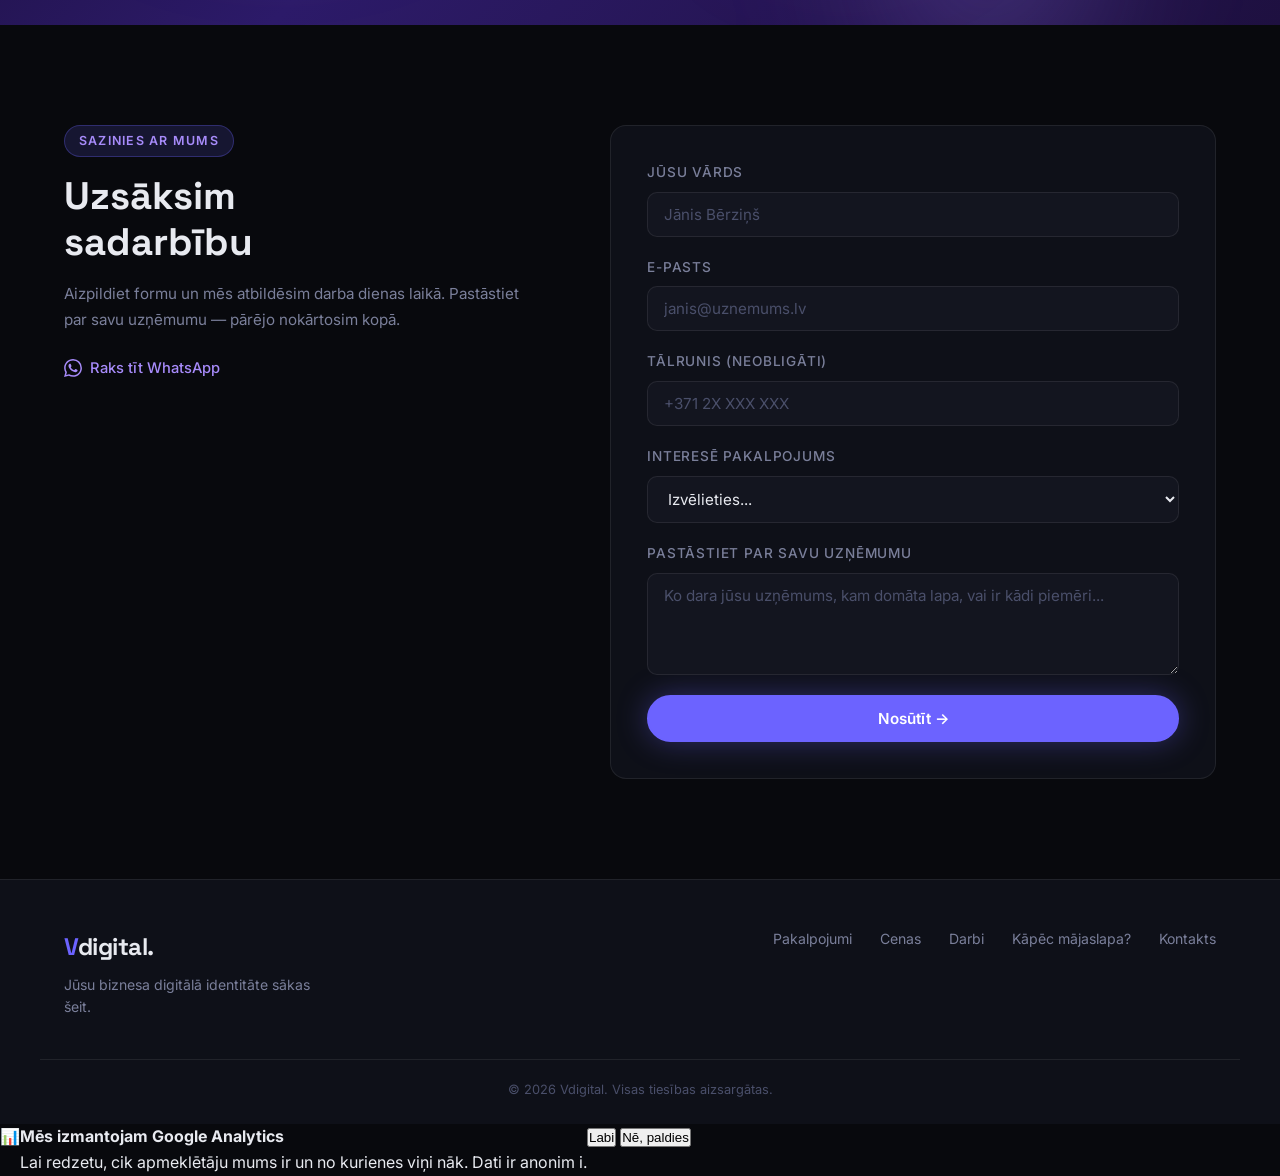
==== commit e6aa5d44: "Remove /preview references from index.html" ====
--- a/index.html
+++ b/index.html
@@ -4,7 +4,6 @@
   <meta charset="UTF-8" />
   <meta name="viewport" content="width=device-width, initial-scale=1.0" />
 
-  <!-- Primary meta -->
   <title>Vdigital — Mājas lapas Latvijas uzņēmumiem</title>
   <meta name="description" content="Vdigital izstrādā profesionālas mājas lapas Latvijas uzņēmumiem. Izstrāde no €50, uzturēšana no €39/mēn. Mobilais dizains, SEO optimāzācija un hostings iekļauts." />
   <meta name="keywords" content="mājas lapas izstrāde, web dizains Latvija, mājas lapa uzņēmumam, SEO Latvija, web aģentūra Rīga, interneta vietnes izstrāde, e-komercīja Latvija" />
@@ -55,47 +54,22 @@
     "image": "https://vdigital.lv/logo.png",
     "description": "Mājas lapas Latvijas uzņēmumiem — izstrāde no €50, uzturēšana par fik sētu ikmēneša maksu. Mobilais dizains, SEO optimāzācija, hostings iekļauts.",
     "priceRange": "€€",
-    "areaServed": {
-      "@type": "Country",
-      "name": "Latvia"
-    },
-    "address": {
-      "@type": "PostalAddress",
-      "addressCountry": "LV",
-      "addressLocality": "Rīga"
-    },
+    "areaServed": { "@type": "Country", "name": "Latvia" },
+    "address": { "@type": "PostalAddress", "addressCountry": "LV", "addressLocality": "Rīga" },
     "contactPoint": {
       "@type": "ContactPoint",
       "telephone": "+37125953807",
       "contactType": "customer service",
       "availableLanguage": ["Latvian", "English"]
     },
-    "sameAs": [
-      "https://vdigital.lv"
-    ],
+    "sameAs": ["https://vdigital.lv"],
     "hasOfferCatalog": {
       "@type": "OfferCatalog",
       "name": "Mājas lapu izstrādes pakalpojumi",
       "itemListElement": [
-        {
-          "@type": "Offer",
-          "name": "Landing Page plāns",
-          "price": "50",
-          "priceCurrency": "EUR",
-          "description": "Viena lapa, mobilā versija, kontaktforma, hostings, pam ata SEO. Vienreizēja izstrādes maksa €50 + €39/mēn uzturēšana."
-        },
-        {
-          "@type": "Offer",
-          "name": "Mājas lapas plāns",
-          "price": "59",
-          "priceCurrency": "EUR",
-          "description": "Līdz 5 lapām, pil na SEO iestатīšana, Google Analytics, satura atjaunināšana."
-        },
-        {
-          "@type": "Offer",
-          "name": "E-veikala plāns",
-          "description": "Nero bežoti produkti, drošs maksājumu process, pasūtījumu pārvaldība. Cena pēc projekta sarežģītības."
-        }
+        { "@type": "Offer", "name": "Landing Page plāns", "price": "50", "priceCurrency": "EUR", "description": "Viena lapa, mobilā versija, kontaktforma, hostings, pamata SEO. Vienreizēja izstrādes maksa €50 + €39/mēn uzturēšana." },
+        { "@type": "Offer", "name": "Mājas lapas plāns", "price": "59", "priceCurrency": "EUR", "description": "Līdz 5 lapām, pilna SEO iestātīšana, Google Analytics, satura atjaunināšana." },
+        { "@type": "Offer", "name": "E-veikala plāns", "description": "Nero bežoti produkti, drošs maksājumu process, pasūtījumu pārvaldība. Cena pēc projekta sarežģītības." }
       ]
     }
   }
@@ -104,10 +78,7 @@
   <script>
     window.dataLayer = window.dataLayer || [];
     function gtag(){dataLayer.push(arguments);}
-    gtag('consent', 'default', {
-      analytics_storage: 'denied'
-    });
-
+    gtag('consent', 'default', { analytics_storage: 'denied' });
     function loadGA4() {
       var s = document.createElement('script');
       s.async = true;
@@ -116,14 +87,12 @@
       gtag('js', new Date());
       gtag('config', 'G-0PKWM0L1X3');
     }
-
     function initAnalytics() {
       if (localStorage.getItem('vd-cookie-consent') === 'accepted') {
         gtag('consent', 'update', { analytics_storage: 'granted' });
         loadGA4();
       }
     }
-
     initAnalytics();
   </script>
 
@@ -184,10 +153,8 @@
     <div class="hero__spotlight"></div>
     <div class="hero__glow hero__glow--1"></div>
     <div class="hero__glow hero__glow--2"></div>
-
     <div class="container">
       <div class="hero__inner">
-
         <div class="hero__left">
           <div class="hero__badge">✦ Mājas lapas Latvijas uzņēmumiem</div>
           <h1 class="hero__headline">
@@ -201,7 +168,7 @@
           </p>
           <div class="hero__actions">
             <a href="#packages" class="btn btn--primary btn--lg">Skatīt cenas</a>
-            <a href="/preview" class="btn btn--ghost btn--lg">Skatīt piemērus →</a>
+            <a href="#work" class="btn btn--ghost btn--lg">Mūsu darbi →</a>
           </div>
           <div class="hero__stats">
             <div class="stat"><span class="stat__num">15+</span><span class="stat__label">Pabeigtie projekti</span></div>
@@ -211,7 +178,6 @@
             <div class="stat"><span class="stat__num">100%</span><span class="stat__label">Latvijas klienti</span></div>
           </div>
         </div>
-
         <div class="hero__right">
           <div class="preview-card-wrap">
             <div class="preview-card">
@@ -233,7 +199,6 @@
             </div>
           </div>
         </div>
-
       </div>
     </div>
   </section>
@@ -291,10 +256,10 @@
         </div>
         <div class="service-card">
           <div class="service-card__icon">📈</div>
-          <h3>SEO un red zamība</h3>
+          <h3>SEO un redzamība</h3>
           <p>Optim izējam jūsu lapu, lai tā parādās Google meklēšanas rezultātos un pies aista īstos klientus.</p>
           <ul class="service-card__list">
-            <li>Pamata SEO iestатīšana</li>
+            <li>Pamata SEO iestātīšana</li>
             <li>Google Search Console</li>
             <li>Ātrd arbīgs kods</li>
           </ul>
@@ -322,7 +287,7 @@
         <div class="service-card service-card--cta">
           <div class="service-card__icon">💬</div>
           <h3>Nav skaidrs, kā sākt?</h3>
-          <p>Pastāstiet par savu uzņēmumu — mēs ieteiksim piemērotāko risiнājumu bez maksas.</p>
+          <p>Pastāstiet par savu uzņēmumu — mēs ieteiksim piemērotāko risiņājumu bez maksas.</p>
           <a href="#contact" class="btn btn--primary">Bezmaks as konsultācija</a>
         </div>
       </div>
@@ -341,12 +306,8 @@
         <div class="package-card">
           <div class="package-card__header">
             <span class="package-card__tier">Landing Page</span>
-            <div class="package-card__price">
-              <span class="price-num">€50</span><span class="price-period"> izstrāde</span>
-            </div>
-            <div class="package-card__price" style="margin-top:6px;">
-              <span class="price-num" style="font-size:1.4rem;">€39</span><span class="price-period">/mēnesī</span>
-            </div>
+            <div class="package-card__price"><span class="price-num">€50</span><span class="price-period"> izstrāde</span></div>
+            <div class="package-card__price" style="margin-top:6px;"><span class="price-num" style="font-size:1.4rem;">€39</span><span class="price-period">/mēnesī</span></div>
           </div>
           <p class="package-card__desc">Viena lapa ar visu svarīgāko — ideāli, ja vēlies sākt un vēlāk papl ašināt.</p>
           <ul class="package-card__features">
@@ -370,7 +331,7 @@
           <ul class="package-card__features">
             <li><span class="check">✓</span> Līdz 5 lapām</li>
             <li><span class="check">✓</span> Mobilā versija</li>
-            <li><span class="check">✓</span> Pilna SEO iestатīšana</li>
+            <li><span class="check">✓</span> Pilna SEO iestātīšana</li>
             <li><span class="check">✓</span> Google Analytics</li>
             <li><span class="check">✓</span> Satura atjaunināšana</li>
             <li><span class="check">✓</span> Hostings iekļauts</li>
@@ -388,7 +349,7 @@
             <li><span class="check">✓</span> Nero bežoti produkti</li>
             <li><span class="check">✓</span> Drošs maksājumu process</li>
             <li><span class="check">✓</span> Pasūtījumu pārvaldība</li>
-            <li><span class="check">✓</span> Pilna SEO iestатīšana</li>
+            <li><span class="check">✓</span> Pilna SEO iestātīšana</li>
             <li><span class="check">✓</span> Google Analytics</li>
             <li><span class="check">✓</span> Hostings iekļauts</li>
             <li><span class="check">✓</span> Prioritārs atbalsts</li>
@@ -406,7 +367,7 @@
       <div class="section-header">
         <div class="section-badge">Portfolio</div>
         <h2 class="section-title">Mūsu darbi</h2>
-        <p class="section-sub">Katrs zemāk redzamais projekts ir dzīvs. Virz iet peli, lai priekšskatītu — noklikšķiniet, lai apmeklētu.</p>
+        <p class="section-sub">Katrs zemāk redzamais projekts ir dzīvs. Virziet peli, lai priekšskatītu — noklikšķiniet, lai apmeklētu.</p>
       </div>
       <div class="work__grid" id="workGrid">
         <a href="https://bloom-flower-shop.vercel.app/" target="_blank" rel="noopener" class="work-card" data-category="ecommerce">
@@ -450,14 +411,6 @@
             <div class="browser-viewport"><iframe src="https://samantina.vercel.app/" loading="lazy" scrolling="no" tabindex="-1"></iframe></div>
           </div>
           <div class="work-card__meta"><div><span class="work-card__tag">Radītājs · UGC Portfolio</span><h4>Samanta Kopce</h4></div><span class="work-card__arrow">↗</span></div>
-        </a>
-        <!-- Preview page card -->
-        <a href="/preview" class="work-card work-card--preview" data-category="preview">
-          <div class="browser-frame">
-            <div class="browser-bar"><span class="dot dot--red"></span><span class="dot dot--yellow"></span><span class="dot dot--green"></span><span class="browser-url">vdigital.lv/preview</span><span class="browser-visit">↗ Skatīt</span></div>
-            <div class="browser-viewport"><iframe src="/preview" loading="lazy" scrolling="no" tabindex="-1"></iframe></div>
-          </div>
-          <div class="work-card__meta"><div><span class="work-card__tag">Piemēri · Restorāns, Skaistumkopšana, Fitness</span><h4>Kā var izskatīties jūsu lapa →</h4></div><span class="work-card__arrow">↗</span></div>
         </a>
       </div>
     </div>
@@ -470,7 +423,7 @@
     <div class="cta-banner__orb cta-banner__orb--3"></div>
     <div class="container cta-banner__inner">
       <h2>Gatavs iegūt profesionālu lapu?</h2>
-      <p>Sar unāsimies. Pirmā konsultācija ir bez maksas un bez saistibām.</p>
+      <p>Sar unāsimies. Pirmā konsultācija ir bez maksas un bez saistībām.</p>
       <a href="#contact" class="btn btn--primary btn--lg">Sazinies</a>
     </div>
   </section>
@@ -496,7 +449,7 @@
         <div class="form-group">
           <label for="service">Interesē pakalpojums</label>
           <select id="service" name="service">
-            <option value="">Izvēlietie s...</option>
+            <option value="">Izvēlieties...</option>
             <option>Landing Page (€50 izstrāde + €39/mēn)</option>
             <option>Mājas lapa (€59/mēn)</option>
             <option>E-veikals (pēc piedāvājuma)</option>
@@ -522,12 +475,11 @@
         <a href="#packages">Cenas</a>
         <a href="#work">Darbi</a>
         <a href="/kapec">Kāpēc mājaslapa?</a>
-        <a href="/preview">Piemēri</a>
         <a href="#contact">Kontakts</a>
       </div>
     </div>
     <div class="container footer__bottom">
-      <span>© 2026 Vdigital. Visas tiesības ais argātas.</span>
+      <span>© 2026 Vdigital. Visas tiesības aizsargātas.</span>
     </div>
   </footer>
 
@@ -564,18 +516,13 @@
     (function() {
       var banner = document.getElementById('cookie-banner');
       var consent = localStorage.getItem('vd-cookie-consent');
-
-      if (!consent) {
-        banner.style.display = 'flex';
-      }
-
+      if (!consent) { banner.style.display = 'flex'; }
       document.getElementById('cookie-accept').addEventListener('click', function() {
         localStorage.setItem('vd-cookie-consent', 'accepted');
         banner.style.display = 'none';
         gtag('consent', 'update', { analytics_storage: 'granted' });
         loadGA4();
       });
-
       document.getElementById('cookie-decline').addEventListener('click', function() {
         localStorage.setItem('vd-cookie-consent', 'declined');
         banner.style.display = 'none';
